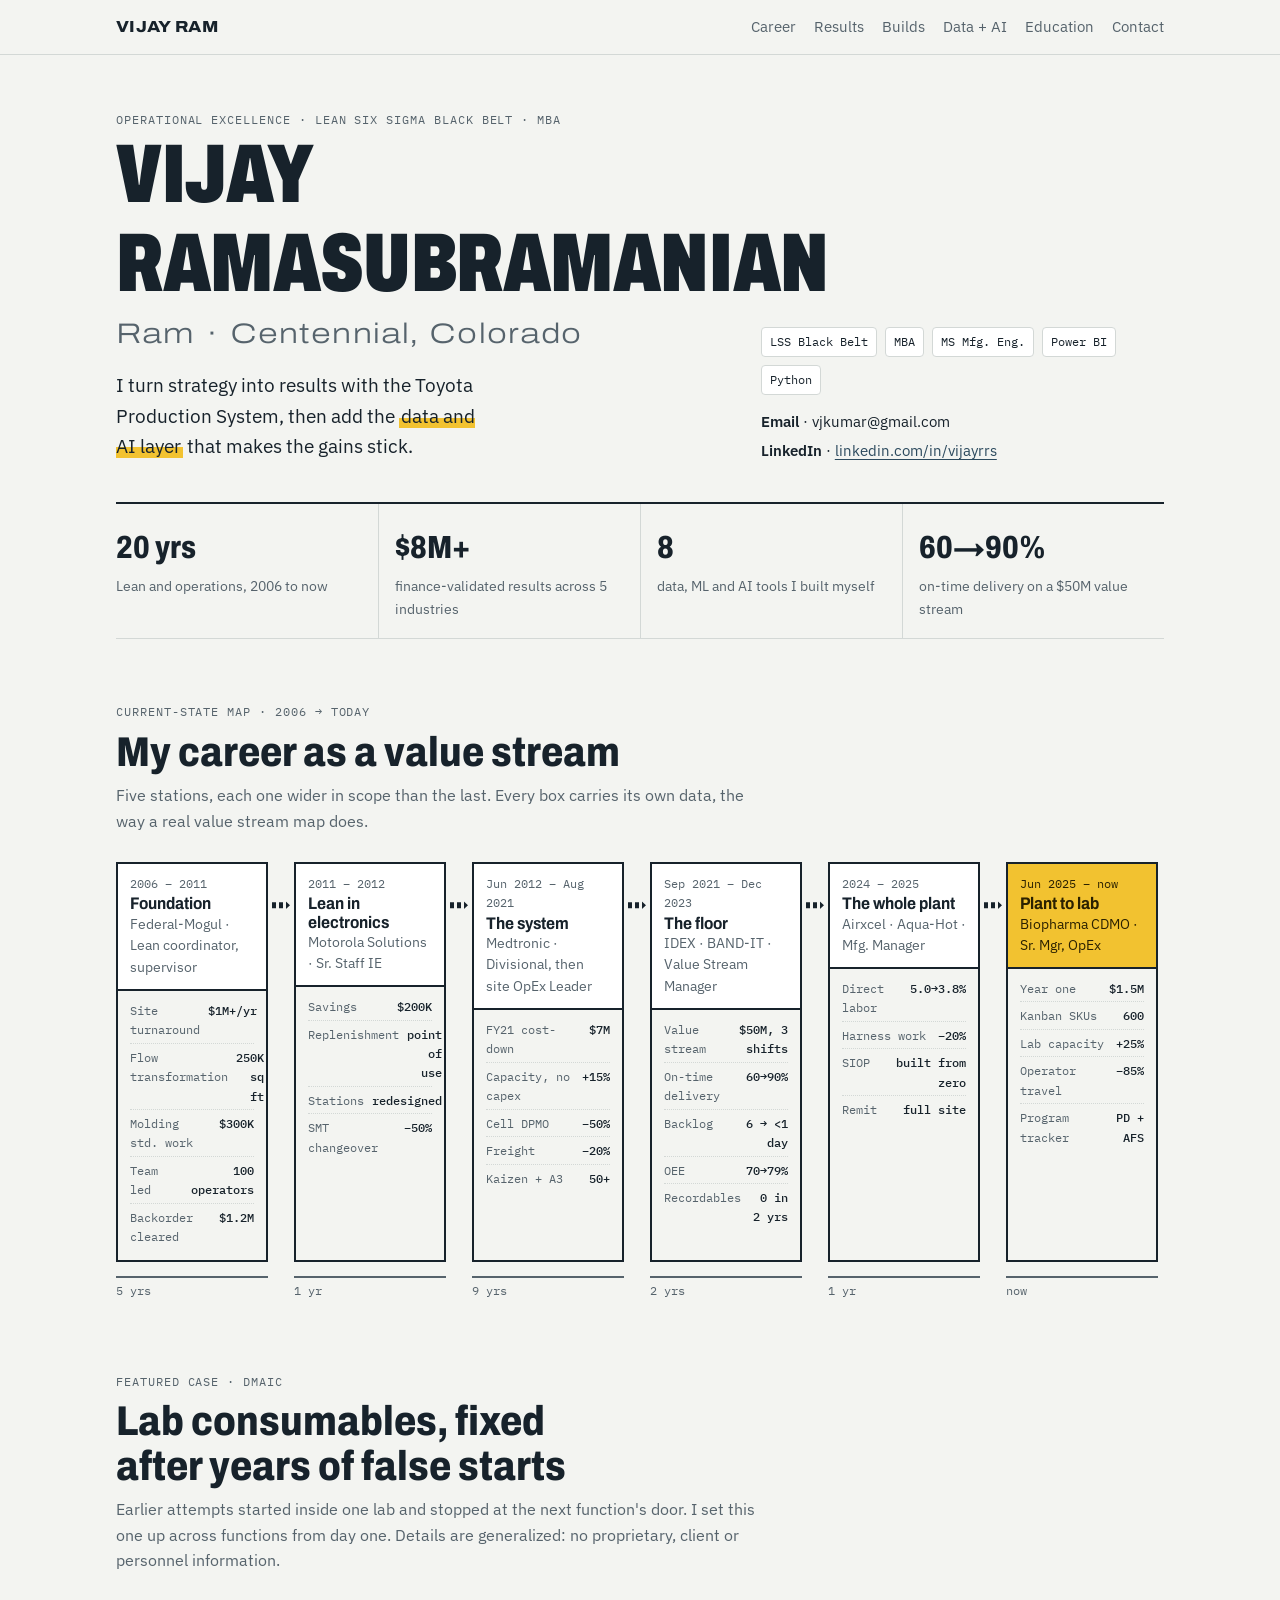
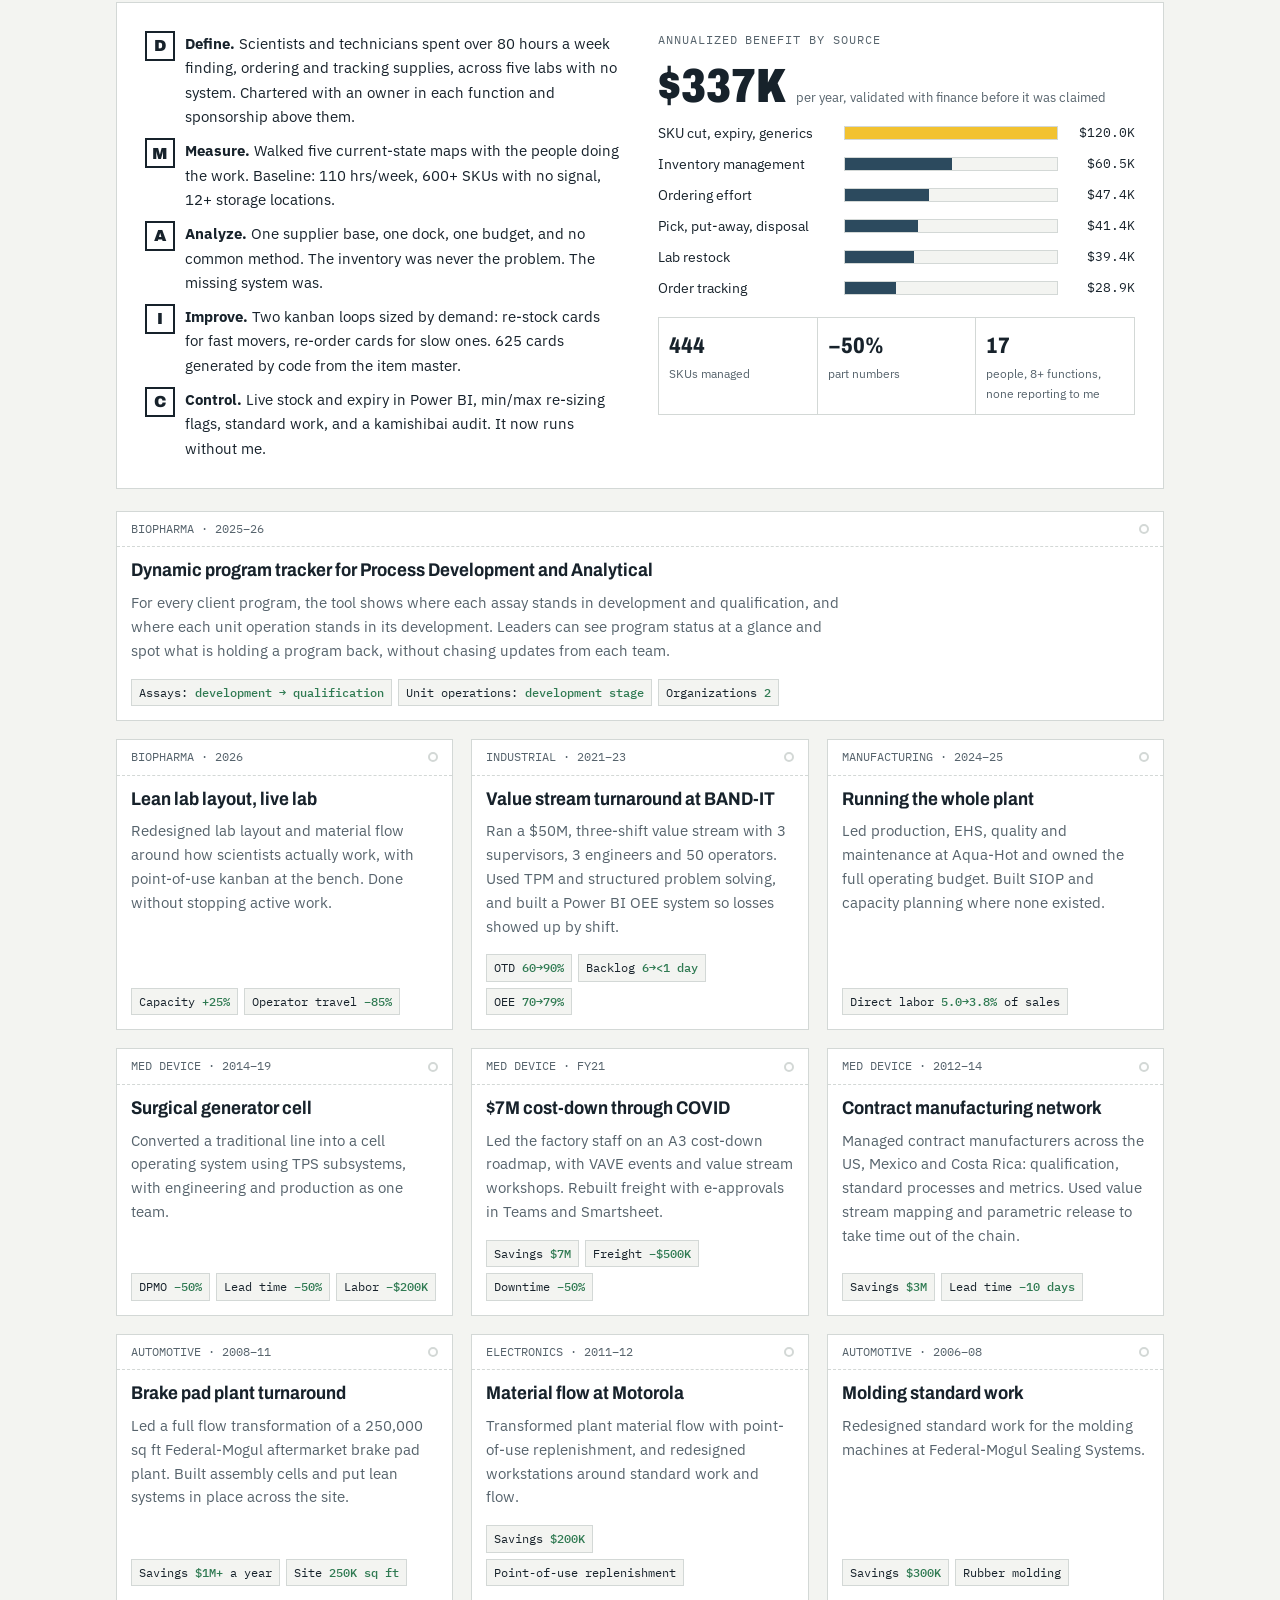
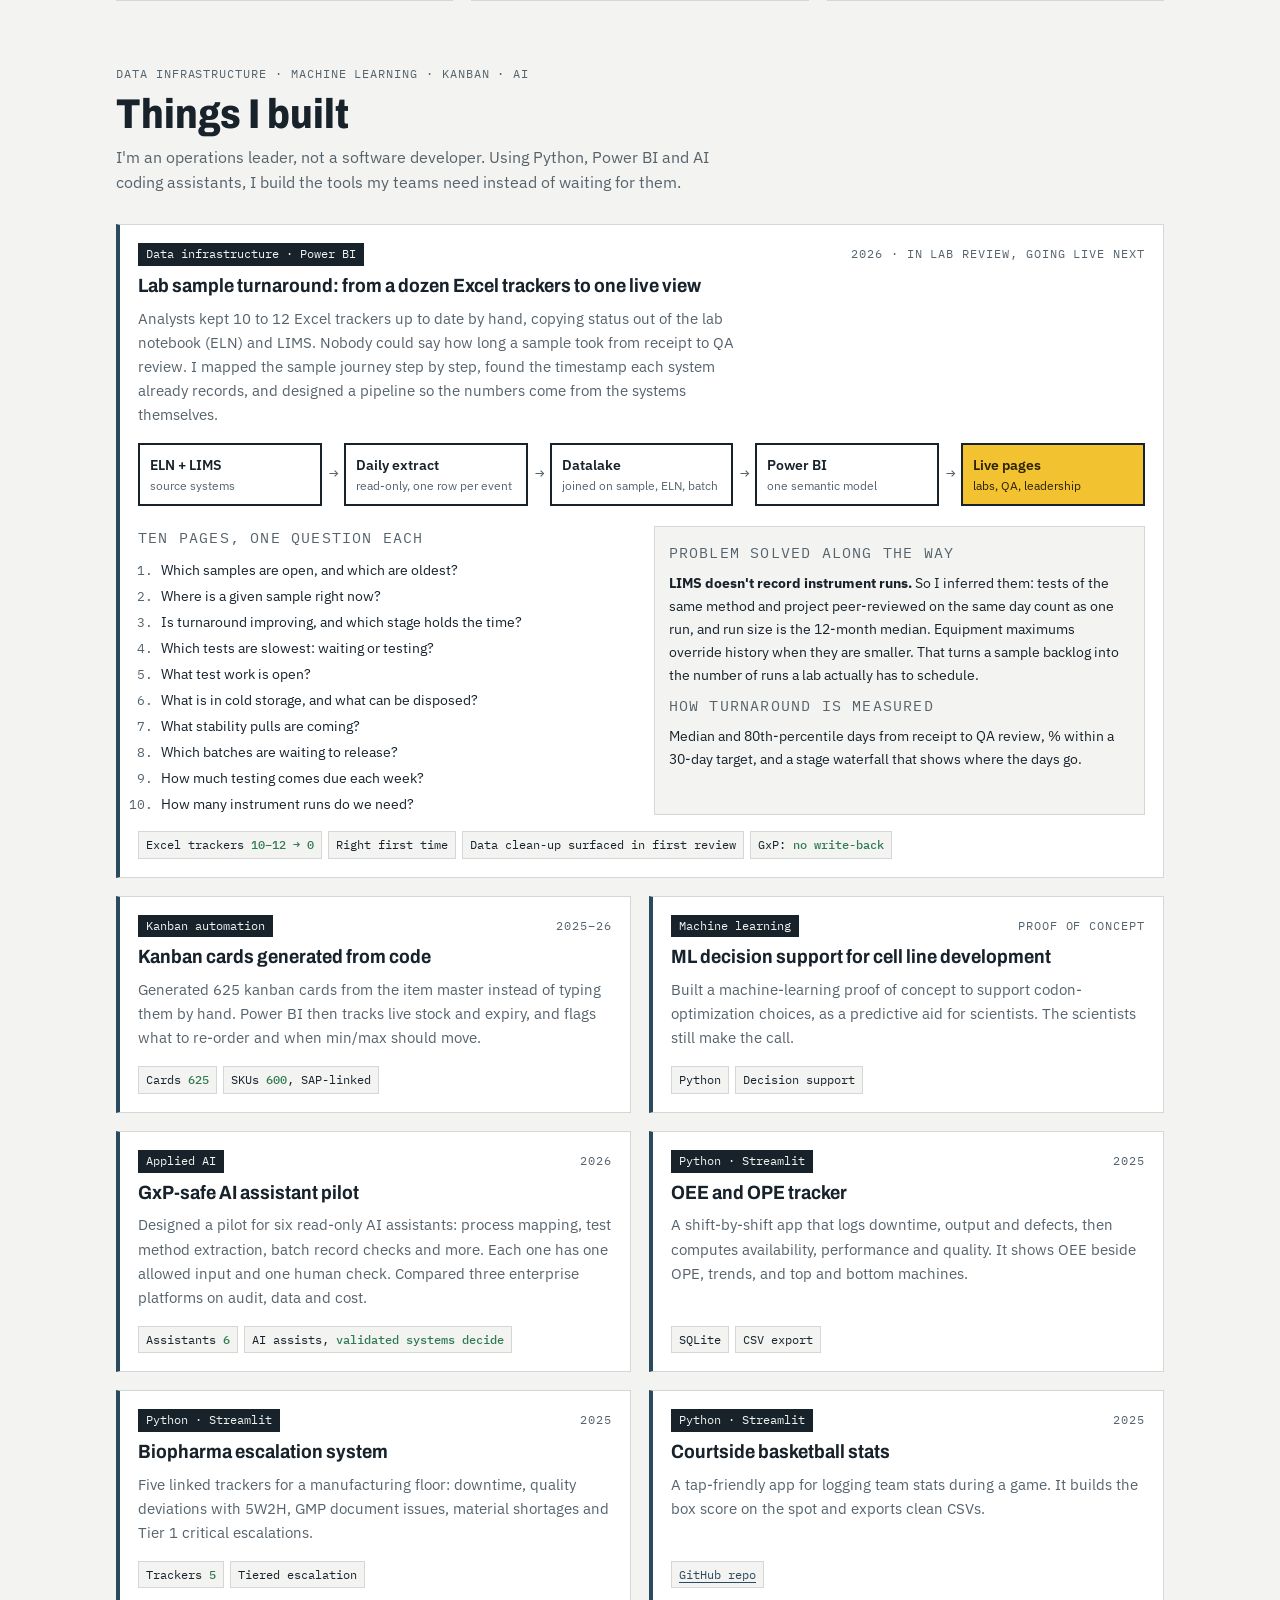
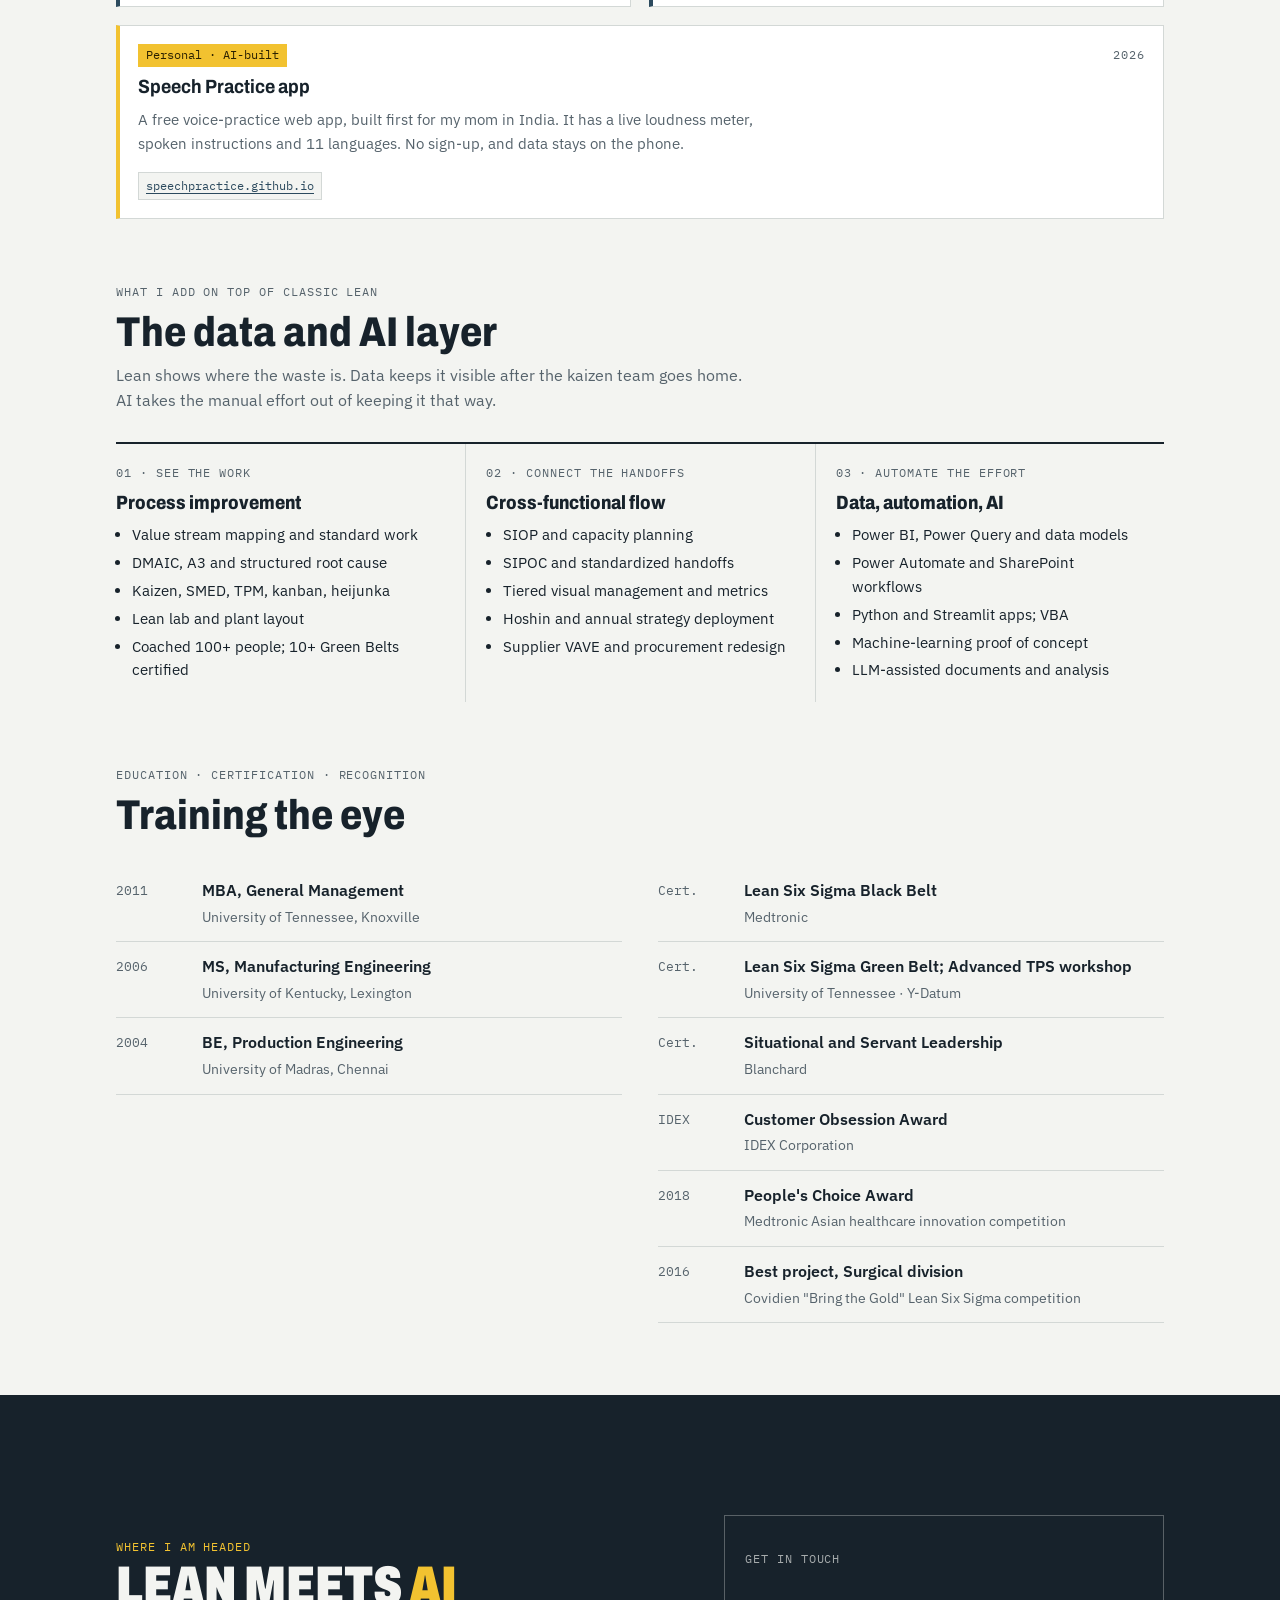
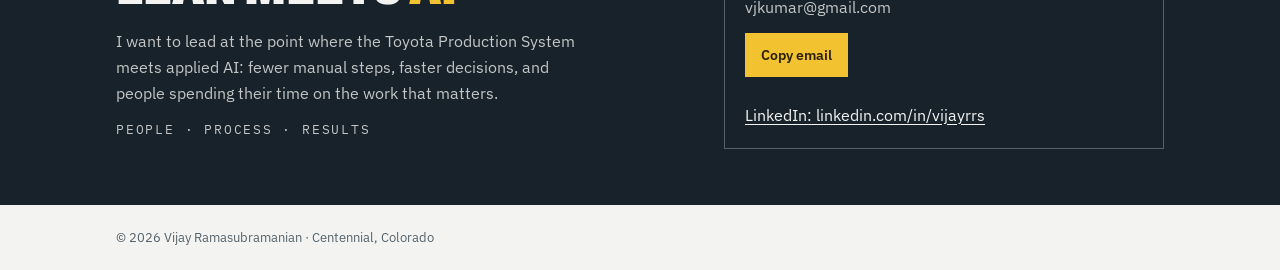
==== index.html @ 9063bc45 "Add early-career transformations and update total to $8M+ Federal-Mogul brake pad plant turnaround a" ====
<!doctype html>
<html lang="en">
<head>
<meta charset="utf-8">
<meta name="viewport" content="width=device-width,initial-scale=1,viewport-fit=cover">
<title>Vijay Ram · Lean + AI</title>
<meta name="claude:viewport-fit-sides" content="cover">
<meta name="description" content="Vijay Ramasubramanian (Ram): operational excellence leader, Lean Six Sigma Black Belt, building where the Toyota Production System meets data and AI.">
<link rel="preconnect" href="https://fonts.googleapis.com">
<link rel="preconnect" href="https://fonts.gstatic.com" crossorigin>
<link rel="stylesheet" href="https://fonts.googleapis.com/css2?family=Archivo:wdth,wght@62..125,400..900&family=IBM+Plex+Sans:wght@400;500;600&family=IBM+Plex+Mono:wght@400;500&display=swap">
<style>
/* Layout: the career reads as a value stream map. Each job is a process box with its data box underneath,
   joined by push arrows; projects below are kanban cards. Yellow = the kanban card, used sparingly. */
:root {
  --bg: #f3f4f1;
  --surface: #ffffff;
  --ink: #17222b;
  --muted: #56636c;
  --line: #d3d8d6;
  --steel: #2c4a5e;
  --kanban: #f2c230;
  --kanban-ink: #2b2100;
  --good: #2f7a52;
  --display: "Archivo", "Arial Narrow", system-ui, sans-serif;
  --body: "IBM Plex Sans", "Segoe UI", system-ui, sans-serif;
  --mono: "IBM Plex Mono", ui-monospace, "SFMono-Regular", Menlo, monospace;
}
@media (prefers-color-scheme: dark) {
  :root:not([data-theme="light"]) {
    --bg: #11181d; --surface: #182228; --ink: #e6ebe9; --muted: #9aa8b0; --line: #2c3a42;
    --steel: #8db7d1; --kanban: #f2c230; --kanban-ink: #2b2100; --good: #6cc597; color-scheme: dark;
  }
}
:root[data-theme="dark"] {
  --bg: #11181d; --surface: #182228; --ink: #e6ebe9; --muted: #9aa8b0; --line: #2c3a42;
  --steel: #8db7d1; --kanban: #f2c230; --kanban-ink: #2b2100; --good: #6cc597; color-scheme: dark;
}
* { box-sizing: border-box; }
body { background: var(--bg); color: var(--ink); font-family: var(--body); font-size: 16px; line-height: 1.6; margin: 0; }
.wrap { max-width: 1080px; margin: 0 auto; padding-left: max(16px, env(safe-area-inset-left, 0px)); padding-right: max(16px, env(safe-area-inset-right, 0px)); }
h1, h2, h3 { font-family: var(--display); line-height: 1.08; margin: 0; text-wrap: balance; }
p, ul { margin: 0; }
a { color: var(--steel); text-underline-offset: 3px; }
a:focus-visible, button:focus-visible { outline: 3px solid var(--kanban); outline-offset: 2px; }
.label { font-family: var(--mono); font-size: .74rem; letter-spacing: .08em; text-transform: uppercase; color: var(--muted); }
.num { font-variant-numeric: tabular-nums; }

/* Nav */
nav { border-bottom: 1px solid var(--line); }
nav .wrap { display: flex; justify-content: space-between; align-items: center; gap: 16px; padding-block: 14px; flex-wrap: wrap; }
.mark { font-family: var(--display); font-weight: 800; font-stretch: 112%; letter-spacing: .02em; text-decoration: none; color: var(--ink); }
nav ul { list-style: none; padding: 0; display: flex; gap: 18px; flex-wrap: wrap; font-size: .92rem; }
nav ul a { color: var(--muted); text-decoration: none; }
nav ul a:hover { color: var(--ink); }

/* Hero */
.hero { padding-block: 56px 40px; display: grid; grid-template-columns: minmax(0, 1.5fr) minmax(0, 1fr); gap: 40px; align-items: end; }
.hero h1 { font-size: clamp(2.6rem, 7vw, 5.2rem); font-weight: 900; font-stretch: 70%; text-transform: uppercase; letter-spacing: -.005em; }
.hero h1 span { display: block; font-stretch: 125%; font-weight: 300; font-size: .34em; letter-spacing: .04em; color: var(--muted); text-transform: none; margin-top: 10px; }
.thesis { font-size: 1.2rem; max-width: 34ch; margin-top: 20px; }
.thesis mark { background: linear-gradient(transparent 58%, var(--kanban) 58%); color: inherit; padding: 0 2px; }
.hero-side { display: flex; flex-direction: column; gap: 14px; }
.creds { display: flex; flex-wrap: wrap; gap: 8px; }
.cred { font-family: var(--mono); font-size: .78rem; border: 1px solid var(--line); border-radius: 4px; padding: 4px 8px; background: var(--surface); }
.contact-row { display: flex; flex-direction: column; gap: 4px; font-size: .95rem; }
.contact-row b { font-weight: 600; }

/* Stat strip */
.strip { display: grid; grid-template-columns: repeat(4, minmax(0, 1fr)); border-top: 2px solid var(--ink); border-bottom: 1px solid var(--line); }
.strip div { padding: 18px 16px 18px 0; display: flex; flex-direction: column; gap: 2px; }
.strip div + div { border-left: 1px solid var(--line); padding-left: 16px; }
.strip strong { font-family: var(--display); font-size: 2rem; font-weight: 800; font-stretch: 80%; font-variant-numeric: tabular-nums; }
.strip span { font-size: .88rem; color: var(--muted); }

section { padding-block: 64px 0; }
.sec-head { display: flex; flex-direction: column; gap: 8px; margin-bottom: 28px; max-width: 64ch; }
.sec-head h2 { font-size: clamp(1.8rem, 4vw, 2.6rem); font-weight: 800; font-stretch: 85%; }
.sec-head p { color: var(--muted); }

/* Value stream */
.vsm-scroll { overflow-x: auto; padding-bottom: 8px; }
.vsm { display: grid; grid-template-columns: repeat(6, minmax(178px, 1fr)); gap: 0; min-width: 1068px; }
.station { display: flex; flex-direction: column; position: relative; padding-right: 26px; }
.station:not(:last-child)::after {
  content: ""; position: absolute; right: 4px; top: 38px; width: 18px; height: 10px;
  background: repeating-linear-gradient(90deg, var(--ink) 0 4px, transparent 4px 7px);
  clip-path: polygon(0 20%, 70% 20%, 70% 0, 100% 50%, 70% 100%, 70% 80%, 0 80%);
}
.proc { border: 2px solid var(--ink); background: var(--surface); padding: 10px 12px; }
.proc .yrs { font-family: var(--mono); font-size: .75rem; color: var(--muted); }
.proc h3 { font-size: 1.05rem; font-weight: 700; font-stretch: 90%; margin-top: 2px; }
.proc .co { font-size: .85rem; color: var(--muted); }
.data { border: 2px solid var(--ink); border-top: 0; background: var(--bg); padding: 10px 12px; font-family: var(--mono); font-size: .76rem; display: flex; flex-direction: column; gap: 4px; flex: 1; }
.data div { display: flex; justify-content: space-between; gap: 8px; border-bottom: 1px dotted var(--line); padding-bottom: 3px; }
.data div:last-child { border-bottom: 0; }
.data b { font-weight: 500; color: var(--ink); text-align: right; }
.data span { color: var(--muted); }
.station.now .proc { background: var(--kanban); color: var(--kanban-ink); border-color: var(--ink); }
.station.now .proc .yrs, .station.now .proc .co { color: var(--kanban-ink); }
.timeline-ladder { margin-top: 14px; min-width: 1068px; font-family: var(--mono); font-size: .74rem; color: var(--muted); display: grid; grid-template-columns: repeat(6, minmax(178px, 1fr)); }
.timeline-ladder span { border-top: 2px solid var(--muted); padding-top: 4px; margin-right: 26px; }
.scroll-hint { display: none; font-size: .82rem; color: var(--muted); margin-top: 8px; }

/* Featured case study */
.case { display: grid; grid-template-columns: minmax(0, 1fr) minmax(0, 1fr); gap: 36px; background: var(--surface); border: 1px solid var(--line); padding: 28px; }
.case h3 { font-size: 1.6rem; font-weight: 800; font-stretch: 85%; }
.case-body { display: flex; flex-direction: column; gap: 14px; min-width: 0; }
.dmaic { display: flex; flex-direction: column; gap: 10px; }
.dmaic div { display: grid; grid-template-columns: 30px minmax(0, 1fr); gap: 10px; align-items: start; }
.dmaic i { font-style: normal; font-family: var(--display); font-weight: 900; font-size: 1rem; width: 30px; height: 30px; display: grid; place-items: center; border: 2px solid var(--ink); }
.dmaic p { font-size: .95rem; }
.chart { display: flex; flex-direction: column; gap: 12px; min-width: 0; }
.chart-total { display: flex; align-items: baseline; gap: 10px; flex-wrap: wrap; }
.chart-total strong { font-family: var(--display); font-size: 3rem; font-weight: 900; font-stretch: 75%; line-height: 1; }
.bars { display: flex; flex-direction: column; gap: 9px; }
.bar { display: grid; grid-template-columns: minmax(0, 11rem) minmax(0, 1fr) 4.2rem; gap: 10px; align-items: center; font-size: .86rem; }
.bar .track { height: 14px; background: var(--bg); border: 1px solid var(--line); }
.bar .fill { height: 100%; background: var(--steel); }
.bar.top .fill { background: var(--kanban); }
.bar .v { font-family: var(--mono); font-size: .8rem; text-align: right; }
.case-kpis { display: grid; grid-template-columns: repeat(3, minmax(0, 1fr)); gap: 1px; background: var(--line); border: 1px solid var(--line); margin-top: 6px; }
.case-kpis div { background: var(--surface); padding: 10px; display: flex; flex-direction: column; }
.case-kpis b { font-family: var(--display); font-size: 1.4rem; font-weight: 800; font-stretch: 80%; }
.case-kpis span { font-size: .78rem; color: var(--muted); }
.note { font-size: .82rem; color: var(--muted); }

/* Kanban cards */
.cards { display: grid; grid-template-columns: repeat(3, minmax(0, 1fr)); gap: 18px; margin-top: 22px; }
.card { background: var(--surface); border: 1px solid var(--line); display: flex; flex-direction: column; min-width: 0; }
.card-top { display: flex; justify-content: space-between; align-items: center; gap: 8px; padding: 8px 14px; border-bottom: 1px dashed var(--line); font-family: var(--mono); font-size: .72rem; color: var(--muted); }
.card-top .hole { width: 10px; height: 10px; border-radius: 50%; border: 2px solid var(--line); flex: none; }
.card-body { padding: 14px; display: flex; flex-direction: column; gap: 10px; flex: 1; }
.card h3 { font-size: 1.15rem; font-weight: 700; font-stretch: 90%; }
.card p { font-size: .93rem; color: var(--muted); }
.result { margin-top: auto; display: flex; flex-wrap: wrap; gap: 6px; padding-top: 6px; }
.result span { font-family: var(--mono); font-size: .76rem; background: var(--bg); border: 1px solid var(--line); padding: 3px 7px; }
.result span b { color: var(--good); font-weight: 500; }
.card.full { grid-column: 1 / -1; }
.card.full p { max-width: 80ch; }
.card.personal { border-color: var(--kanban); }
.card.personal .card-top { background: var(--kanban); color: var(--kanban-ink); border-bottom-color: var(--kanban); }
.card.personal .card-top .hole { border-color: var(--kanban-ink); }

/* Builds */
.builds { display: grid; grid-template-columns: repeat(2, minmax(0, 1fr)); gap: 18px; }
.build { background: var(--surface); border: 1px solid var(--line); border-left: 4px solid var(--steel); padding: 18px; display: flex; flex-direction: column; gap: 10px; min-width: 0; }
.build.wide { grid-column: 1 / -1; }
.build.personal { border-left-color: var(--kanban); }
.build-head { display: flex; justify-content: space-between; align-items: center; gap: 8px; flex-wrap: wrap; }
.tag { font-family: var(--mono); font-size: .74rem; background: var(--ink); color: var(--bg); padding: 2px 8px; }
.build.personal .tag { background: var(--kanban); color: var(--kanban-ink); }
.build h3 { font-size: 1.2rem; font-weight: 700; font-stretch: 90%; }
.build p { font-size: .94rem; color: var(--muted); max-width: 70ch; }
.pipe { display: grid; grid-template-columns: repeat(5, minmax(0, 1fr)); gap: 22px; margin-block: 6px; }
.pipe div { border: 2px solid var(--ink); padding: 8px 10px; display: flex; flex-direction: column; position: relative; min-width: 0; }
.pipe div:not(:last-child)::after { content: "→"; position: absolute; right: -19px; top: 50%; transform: translateY(-50%); font-family: var(--mono); color: var(--muted); }
.pipe b { font-size: .9rem; font-weight: 600; }
.pipe span { font-size: .76rem; color: var(--muted); }
.pipe .end { background: var(--kanban); color: var(--kanban-ink); }
.pipe .end span { color: var(--kanban-ink); }
.split { display: grid; grid-template-columns: minmax(0, 1fr) minmax(0, 1fr); gap: 24px; margin-top: 4px; }
.split > div { display: flex; flex-direction: column; gap: 8px; min-width: 0; }
.qlist { margin: 0; padding-left: 1.6em; display: flex; flex-direction: column; gap: 3px; font-size: .9rem; font-variant-numeric: tabular-nums; }
.qlist li::marker { font-family: var(--mono); color: var(--muted); font-size: .8rem; }
.callout { background: var(--bg); border: 1px solid var(--line); padding: 14px; }
.callout p:not(.label) { font-size: .9rem; color: var(--ink); }
.callout .label + p { margin-top: -2px; }

/* Stack */
.stack { display: grid; grid-template-columns: repeat(3, minmax(0, 1fr)); gap: 0; border-top: 2px solid var(--ink); }
.layer { padding: 20px 20px 20px 0; display: flex; flex-direction: column; gap: 10px; }
.layer + .layer { border-left: 1px solid var(--line); padding-left: 20px; }
.layer h3 { font-size: 1.2rem; font-weight: 800; font-stretch: 85%; }
.layer ul { padding-left: 1.1em; display: flex; flex-direction: column; gap: 4px; font-size: .93rem; }

/* Education */
.edu { display: grid; grid-template-columns: minmax(0, 1fr) minmax(0, 1fr); gap: 36px; }
.edu-list { display: flex; flex-direction: column; }
.edu-item { display: grid; grid-template-columns: 4.5rem minmax(0, 1fr); gap: 14px; padding: 12px 0; border-bottom: 1px solid var(--line); }
.edu-item .yr { font-family: var(--mono); font-size: .82rem; color: var(--muted); padding-top: 2px; }
.edu-item b { display: block; font-weight: 600; }
.edu-item span { font-size: .9rem; color: var(--muted); }

/* Heading / closing */
.closing { margin-top: 72px; background: var(--ink); color: var(--bg); }
.closing .wrap { padding-block: 56px; display: grid; grid-template-columns: minmax(0, 1.3fr) minmax(0, 1fr); gap: 36px; align-items: center; }
.closing h2 { font-size: clamp(2rem, 5vw, 3.4rem); font-weight: 900; font-stretch: 72%; text-transform: uppercase; }
.closing h2 em { font-style: normal; color: var(--kanban); }
.closing p { color: color-mix(in srgb, var(--bg) 78%, var(--ink)); margin-top: 14px; max-width: 46ch; }
.ppr { font-family: var(--mono); font-size: .8rem; letter-spacing: .14em; margin-top: 18px; color: var(--kanban); }
.contact-box { border: 1px solid color-mix(in srgb, var(--bg) 30%, var(--ink)); padding: 20px; display: flex; flex-direction: column; gap: 12px; }
.contact-box .label { color: color-mix(in srgb, var(--bg) 65%, var(--ink)); }
.contact-box a { color: var(--bg); }
.copy { align-self: flex-start; font: 600 .9rem var(--body); background: var(--kanban); color: var(--kanban-ink); border: 0; padding: 10px 16px; min-height: 44px; cursor: pointer; }
footer { padding-block: 22px; font-size: .82rem; color: var(--muted); }

@media (max-width: 820px) {
  .hero, .case, .edu, .closing .wrap { grid-template-columns: minmax(0, 1fr); }
  .hero { padding-block: 36px 28px; gap: 24px; }
  .strip { grid-template-columns: repeat(2, minmax(0, 1fr)); }
  .strip div:nth-child(3) { border-left: 0; padding-left: 0; }
  .strip div:nth-child(n+3) { border-top: 1px solid var(--line); }
  .cards, .builds { grid-template-columns: minmax(0, 1fr); }
  .pipe { grid-template-columns: minmax(0, 1fr); gap: 18px; }
  .split { grid-template-columns: minmax(0, 1fr); }
  .pipe div:not(:last-child)::after { content: "↓"; right: auto; left: 50%; top: auto; bottom: -19px; transform: translateX(-50%); }
  .stack { grid-template-columns: minmax(0, 1fr); }
  .layer + .layer { border-left: 0; padding-left: 0; border-top: 1px solid var(--line); }
  .case { padding: 18px; }
  .bar { grid-template-columns: minmax(0, 8rem) minmax(0, 1fr) 3.8rem; }
  .scroll-hint { display: block; }
  nav ul { gap: 12px; }
}
@media (min-width: 821px) and (max-width: 1000px) { .cards { grid-template-columns: repeat(2, minmax(0, 1fr)); } }
@media (prefers-reduced-motion: no-preference) {
  .fill { animation: grow .9s cubic-bezier(.2,.7,.2,1) both; transform-origin: left; }
  @keyframes grow { from { transform: scaleX(.15); } to { transform: scaleX(1); } }
}
</style>

<nav>
  <div class="wrap">
    <a class="mark" href="#top">VIJAY RAM</a>
    <ul>
      <li><a href="#career">Career</a></li>
      <li><a href="#work">Results</a></li>
      <li><a href="#build">Builds</a></li>
      <li><a href="#ai">Data + AI</a></li>
      <li><a href="#education">Education</a></li>
      <li><a href="#contact">Contact</a></li>
    </ul>
  </div>
</nav>

<header class="wrap" id="top">
  <div class="hero">
    <div>
      <p class="label">Operational Excellence · Lean Six Sigma Black Belt · MBA</p>
      <h1>Vijay Ramasubramanian<span>Ram · Centennial, Colorado</span></h1>
      <p class="thesis">I turn strategy into results with the Toyota Production System, then add the <mark>data and AI layer</mark> that makes the gains stick.</p>
    </div>
    <div class="hero-side">
      <div class="creds">
        <span class="cred">LSS Black Belt</span>
        <span class="cred">MBA</span>
        <span class="cred">MS Mfg. Eng.</span>
        <span class="cred">Power BI</span>
        <span class="cred">Python</span>
      </div>
      <div class="contact-row">
        <span><b>Email</b> · vjkumar@gmail.com</span>
        <span><b>LinkedIn</b> · <a href="https://www.linkedin.com/in/vijayrrs/" target="_blank" rel="noopener">linkedin.com/in/vijayrrs</a></span>
      </div>
    </div>
  </div>
  <div class="strip">
    <div><strong class="num">20 yrs</strong><span>Lean and operations, 2006 to now</span></div>
    <div><strong class="num">$8M+</strong><span>finance-validated results across 5 industries</span></div>
    <div><strong class="num">8</strong><span>data, ML and AI tools I built myself</span></div>
    <div><strong class="num">60→90%</strong><span>on-time delivery on a $50M value stream</span></div>
  </div>
</header>

<main>
  <section class="wrap" id="career">
    <div class="sec-head">
      <p class="label">Current-state map · 2006 → today</p>
      <h2>My career as a value stream</h2>
      <p>Five stations, each one wider in scope than the last. Every box carries its own data, the way a real value stream map does.</p>
    </div>
    <div class="vsm-scroll" tabindex="0" aria-label="Career value stream map">
      <div class="vsm">
        <div class="station">
          <div class="proc"><div class="yrs">2006 – 2011</div><h3>Foundation</h3><div class="co">Federal-Mogul · Lean coordinator, supervisor</div></div>
          <div class="data">
            <div><span>Site turnaround</span><b>$1M+/yr</b></div>
            <div><span>Flow transformation</span><b>250K sq ft</b></div>
            <div><span>Molding std. work</span><b>$300K</b></div>
            <div><span>Team led</span><b>100 operators</b></div>
            <div><span>Backorder cleared</span><b>$1.2M</b></div>
          </div>
        </div>
        <div class="station">
          <div class="proc"><div class="yrs">2011 – 2012</div><h3>Lean in electronics</h3><div class="co">Motorola Solutions · Sr. Staff IE</div></div>
          <div class="data">
            <div><span>Savings</span><b>$200K</b></div>
            <div><span>Replenishment</span><b>point of use</b></div>
            <div><span>Stations</span><b>redesigned</b></div>
            <div><span>SMT changeover</span><b>−50%</b></div>
          </div>
        </div>
        <div class="station">
          <div class="proc"><div class="yrs">Jun 2012 – Aug 2021</div><h3>The system</h3><div class="co">Medtronic · Divisional, then site OpEx Leader</div></div>
          <div class="data">
            <div><span>FY21 cost-down</span><b>$7M</b></div>
            <div><span>Capacity, no capex</span><b>+15%</b></div>
            <div><span>Cell DPMO</span><b>−50%</b></div>
            <div><span>Freight</span><b>−20%</b></div>
            <div><span>Kaizen + A3</span><b>50+</b></div>
          </div>
        </div>
        <div class="station">
          <div class="proc"><div class="yrs">Sep 2021 – Dec 2023</div><h3>The floor</h3><div class="co">IDEX · BAND-IT · Value Stream Manager</div></div>
          <div class="data">
            <div><span>Value stream</span><b>$50M, 3 shifts</b></div>
            <div><span>On-time delivery</span><b>60→90%</b></div>
            <div><span>Backlog</span><b>6 → &lt;1 day</b></div>
            <div><span>OEE</span><b>70→79%</b></div>
            <div><span>Recordables</span><b>0 in 2 yrs</b></div>
          </div>
        </div>
        <div class="station">
          <div class="proc"><div class="yrs">2024 – 2025</div><h3>The whole plant</h3><div class="co">Airxcel · Aqua-Hot · Mfg. Manager</div></div>
          <div class="data">
            <div><span>Direct labor</span><b>5.0→3.8%</b></div>
            <div><span>Harness work</span><b>−20%</b></div>
            <div><span>SIOP</span><b>built from zero</b></div>
            <div><span>Remit</span><b>full site</b></div>
          </div>
        </div>
        <div class="station now">
          <div class="proc"><div class="yrs">Jun 2025 – now</div><h3>Plant to lab</h3><div class="co">Biopharma CDMO · Sr. Mgr, OpEx</div></div>
          <div class="data">
            <div><span>Year one</span><b>$1.5M</b></div>
            <div><span>Kanban SKUs</span><b>600</b></div>
            <div><span>Lab capacity</span><b>+25%</b></div>
            <div><span>Operator travel</span><b>−85%</b></div>
            <div><span>Program tracker</span><b>PD + AFS</b></div>
          </div>
        </div>
      </div>
      <div class="timeline-ladder"><span>5 yrs</span><span>1 yr</span><span>9 yrs</span><span>2 yrs</span><span>1 yr</span><span>now</span></div>
    </div>
    <p class="scroll-hint">Swipe sideways to see the whole map.</p>
  </section>

  <section class="wrap" id="work">
    <div class="sec-head">
      <p class="label">Featured case · DMAIC</p>
      <h2>Lab consumables, fixed after years of false starts</h2>
      <p>Earlier attempts started inside one lab and stopped at the next function's door. I set this one up across functions from day one. Details are generalized: no proprietary, client or personnel information.</p>
    </div>
    <article class="case">
      <div class="case-body">
        <div class="dmaic">
          <div><i>D</i><p><b>Define.</b> Scientists and technicians spent over 80 hours a week finding, ordering and tracking supplies, across five labs with no system. Chartered with an owner in each function and sponsorship above them.</p></div>
          <div><i>M</i><p><b>Measure.</b> Walked five current-state maps with the people doing the work. Baseline: 110 hrs/week, 600+ SKUs with no signal, 12+ storage locations.</p></div>
          <div><i>A</i><p><b>Analyze.</b> One supplier base, one dock, one budget, and no common method. The inventory was never the problem. The missing system was.</p></div>
          <div><i>I</i><p><b>Improve.</b> Two kanban loops sized by demand: re-stock cards for fast movers, re-order cards for slow ones. 625 cards generated by code from the item master.</p></div>
          <div><i>C</i><p><b>Control.</b> Live stock and expiry in Power BI, min/max re-sizing flags, standard work, and a kamishibai audit. It now runs without me.</p></div>
        </div>
      </div>
      <div class="chart">
        <p class="label">Annualized benefit by source</p>
        <div class="chart-total"><strong class="num">$337K</strong><span class="note">per year, validated with finance before it was claimed</span></div>
        <div class="bars" role="img" aria-label="Benefit breakdown: SKU reduction and expiry $120K, inventory management $60K, ordering effort $47K, pick and put-away $41K, lab restock $39K, order tracking $29K">
          <div class="bar top"><span>SKU cut, expiry, generics</span><div class="track"><div class="fill" style="width:100%"></div></div><span class="v">$120.0K</span></div>
          <div class="bar"><span>Inventory management</span><div class="track"><div class="fill" style="width:50.4%"></div></div><span class="v">$60.5K</span></div>
          <div class="bar"><span>Ordering effort</span><div class="track"><div class="fill" style="width:39.5%"></div></div><span class="v">$47.4K</span></div>
          <div class="bar"><span>Pick, put-away, disposal</span><div class="track"><div class="fill" style="width:34.5%"></div></div><span class="v">$41.4K</span></div>
          <div class="bar"><span>Lab restock</span><div class="track"><div class="fill" style="width:32.8%"></div></div><span class="v">$39.4K</span></div>
          <div class="bar"><span>Order tracking</span><div class="track"><div class="fill" style="width:24%"></div></div><span class="v">$28.9K</span></div>
        </div>
        <div class="case-kpis">
          <div><b class="num">444</b><span>SKUs managed</span></div>
          <div><b class="num">−50%</b><span>part numbers</span></div>
          <div><b class="num">17</b><span>people, 8+ functions, none reporting to me</span></div>
        </div>
      </div>
    </article>

    <div class="cards">
      <article class="card full">
        <div class="card-top"><span>BIOPHARMA · 2025–26</span><span class="hole"></span></div>
        <div class="card-body">
          <h3>Dynamic program tracker for Process Development and Analytical</h3>
          <p>For every client program, the tool shows where each assay stands in development and qualification, and where each unit operation stands in its development. Leaders can see program status at a glance and spot what is holding a program back, without chasing updates from each team.</p>
          <div class="result"><span>Assays: <b>development → qualification</b></span><span>Unit operations: <b>development stage</b></span><span>Organizations <b>2</b></span></div>
        </div>
      </article>
      <article class="card">
        <div class="card-top"><span>BIOPHARMA · 2026</span><span class="hole"></span></div>
        <div class="card-body">
          <h3>Lean lab layout, live lab</h3>
          <p>Redesigned lab layout and material flow around how scientists actually work, with point-of-use kanban at the bench. Done without stopping active work.</p>
          <div class="result"><span>Capacity <b>+25%</b></span><span>Operator travel <b>−85%</b></span></div>
        </div>
      </article>
      <article class="card">
        <div class="card-top"><span>INDUSTRIAL · 2021–23</span><span class="hole"></span></div>
        <div class="card-body">
          <h3>Value stream turnaround at BAND-IT</h3>
          <p>Ran a $50M, three-shift value stream with 3 supervisors, 3 engineers and 50 operators. Used TPM and structured problem solving, and built a Power BI OEE system so losses showed up by shift.</p>
          <div class="result"><span>OTD <b>60→90%</b></span><span>Backlog <b>6→&lt;1 day</b></span><span>OEE <b>70→79%</b></span></div>
        </div>
      </article>
      <article class="card">
        <div class="card-top"><span>MANUFACTURING · 2024–25</span><span class="hole"></span></div>
        <div class="card-body">
          <h3>Running the whole plant</h3>
          <p>Led production, EHS, quality and maintenance at Aqua-Hot and owned the full operating budget. Built SIOP and capacity planning where none existed.</p>
          <div class="result"><span>Direct labor <b>5.0→3.8%</b> of sales</span></div>
        </div>
      </article>
      <article class="card">
        <div class="card-top"><span>MED DEVICE · 2014–19</span><span class="hole"></span></div>
        <div class="card-body">
          <h3>Surgical generator cell</h3>
          <p>Converted a traditional line into a cell operating system using TPS subsystems, with engineering and production as one team.</p>
          <div class="result"><span>DPMO <b>−50%</b></span><span>Lead time <b>−50%</b></span><span>Labor <b>−$200K</b></span></div>
        </div>
      </article>
      <article class="card">
        <div class="card-top"><span>MED DEVICE · FY21</span><span class="hole"></span></div>
        <div class="card-body">
          <h3>$7M cost-down through COVID</h3>
          <p>Led the factory staff on an A3 cost-down roadmap, with VAVE events and value stream workshops. Rebuilt freight with e-approvals in Teams and Smartsheet.</p>
          <div class="result"><span>Savings <b>$7M</b></span><span>Freight <b>−$500K</b></span><span>Downtime <b>−50%</b></span></div>
        </div>
      </article>
      <article class="card">
        <div class="card-top"><span>MED DEVICE · 2012–14</span><span class="hole"></span></div>
        <div class="card-body">
          <h3>Contract manufacturing network</h3>
          <p>Managed contract manufacturers across the US, Mexico and Costa Rica: qualification, standard processes and metrics. Used value stream mapping and parametric release to take time out of the chain.</p>
          <div class="result"><span>Savings <b>$3M</b></span><span>Lead time <b>−10 days</b></span></div>
        </div>
      </article>
      <article class="card">
        <div class="card-top"><span>AUTOMOTIVE · 2008–11</span><span class="hole"></span></div>
        <div class="card-body">
          <h3>Brake pad plant turnaround</h3>
          <p>Led a full flow transformation of a 250,000 sq ft Federal-Mogul aftermarket brake pad plant. Built assembly cells and put lean systems in place across the site.</p>
          <div class="result"><span>Savings <b>$1M+</b> a year</span><span>Site <b>250K sq ft</b></span></div>
        </div>
      </article>
      <article class="card">
        <div class="card-top"><span>ELECTRONICS · 2011–12</span><span class="hole"></span></div>
        <div class="card-body">
          <h3>Material flow at Motorola</h3>
          <p>Transformed plant material flow with point-of-use replenishment, and redesigned workstations around standard work and flow.</p>
          <div class="result"><span>Savings <b>$200K</b></span><span>Point-of-use replenishment</span></div>
        </div>
      </article>
      <article class="card">
        <div class="card-top"><span>AUTOMOTIVE · 2006–08</span><span class="hole"></span></div>
        <div class="card-body">
          <h3>Molding standard work</h3>
          <p>Redesigned standard work for the molding machines at Federal-Mogul Sealing Systems.</p>
          <div class="result"><span>Savings <b>$300K</b></span><span>Rubber molding</span></div>
        </div>
      </article>
    </div>
  </section>

  <section class="wrap" id="build">
    <div class="sec-head">
      <p class="label">Data infrastructure · machine learning · kanban · AI</p>
      <h2>Things I built</h2>
      <p>I'm an operations leader, not a software developer. Using Python, Power BI and AI coding assistants, I build the tools my teams need instead of waiting for them.</p>
    </div>
    <div class="builds">
      <article class="build wide">
        <div class="build-head"><span class="tag">Data infrastructure · Power BI</span><span class="label">2026 · in lab review, going live next</span></div>
        <h3>Lab sample turnaround: from a dozen Excel trackers to one live view</h3>
        <p>Analysts kept 10 to 12 Excel trackers up to date by hand, copying status out of the lab notebook (ELN) and LIMS. Nobody could say how long a sample took from receipt to QA review. I mapped the sample journey step by step, found the timestamp each system already records, and designed a pipeline so the numbers come from the systems themselves.</p>
        <div class="pipe" role="img" aria-label="Pipeline: ELN and LIMS feed a daily read-only extract into a datalake, then a Power BI model, then lab dashboards">
          <div><b>ELN + LIMS</b><span>source systems</span></div>
          <div><b>Daily extract</b><span>read-only, one row per event</span></div>
          <div><b>Datalake</b><span>joined on sample, ELN, batch</span></div>
          <div><b>Power BI</b><span>one semantic model</span></div>
          <div class="end"><b>Live pages</b><span>labs, QA, leadership</span></div>
        </div>
        <div class="split">
          <div>
            <p class="label">Ten pages, one question each</p>
            <ol class="qlist">
              <li>Which samples are open, and which are oldest?</li>
              <li>Where is a given sample right now?</li>
              <li>Is turnaround improving, and which stage holds the time?</li>
              <li>Which tests are slowest: waiting or testing?</li>
              <li>What test work is open?</li>
              <li>What is in cold storage, and what can be disposed?</li>
              <li>What stability pulls are coming?</li>
              <li>Which batches are waiting to release?</li>
              <li>How much testing comes due each week?</li>
              <li>How many instrument runs do we need?</li>
            </ol>
          </div>
          <div class="callout">
            <p class="label">Problem solved along the way</p>
            <p><b>LIMS doesn't record instrument runs.</b> So I inferred them: tests of the same method and project peer-reviewed on the same day count as one run, and run size is the 12-month median. Equipment maximums override history when they are smaller. That turns a sample backlog into the number of runs a lab actually has to schedule.</p>
            <p class="label">How turnaround is measured</p>
            <p>Median and 80th-percentile days from receipt to QA review, % within a 30-day target, and a stage waterfall that shows where the days go.</p>
          </div>
        </div>
        <div class="result"><span>Excel trackers <b>10–12 → 0</b></span><span>Right first time</span><span>Data clean-up surfaced in first review</span><span>GxP: <b>no write-back</b></span></div>
      </article>
      <article class="build">
        <div class="build-head"><span class="tag">Kanban automation</span><span class="label">2025–26</span></div>
        <h3>Kanban cards generated from code</h3>
        <p>Generated 625 kanban cards from the item master instead of typing them by hand. Power BI then tracks live stock and expiry, and flags what to re-order and when min/max should move.</p>
        <div class="result"><span>Cards <b>625</b></span><span>SKUs <b>600</b>, SAP-linked</span></div>
      </article>
      <article class="build">
        <div class="build-head"><span class="tag">Machine learning</span><span class="label">Proof of concept</span></div>
        <h3>ML decision support for cell line development</h3>
        <p>Built a machine-learning proof of concept to support codon-optimization choices, as a predictive aid for scientists. The scientists still make the call.</p>
        <div class="result"><span>Python</span><span>Decision support</span></div>
      </article>
      <article class="build">
        <div class="build-head"><span class="tag">Applied AI</span><span class="label">2026</span></div>
        <h3>GxP-safe AI assistant pilot</h3>
        <p>Designed a pilot for six read-only AI assistants: process mapping, test method extraction, batch record checks and more. Each one has one allowed input and one human check. Compared three enterprise platforms on audit, data and cost.</p>
        <div class="result"><span>Assistants <b>6</b></span><span>AI assists, <b>validated systems decide</b></span></div>
      </article>
      <article class="build">
        <div class="build-head"><span class="tag">Python · Streamlit</span><span class="label">2025</span></div>
        <h3>OEE and OPE tracker</h3>
        <p>A shift-by-shift app that logs downtime, output and defects, then computes availability, performance and quality. It shows OEE beside OPE, trends, and top and bottom machines.</p>
        <div class="result"><span>SQLite</span><span>CSV export</span></div>
      </article>
      <article class="build">
        <div class="build-head"><span class="tag">Python · Streamlit</span><span class="label">2025</span></div>
        <h3>Biopharma escalation system</h3>
        <p>Five linked trackers for a manufacturing floor: downtime, quality deviations with 5W2H, GMP document issues, material shortages and Tier 1 critical escalations.</p>
        <div class="result"><span>Trackers <b>5</b></span><span>Tiered escalation</span></div>
      </article>
      <article class="build">
        <div class="build-head"><span class="tag">Python · Streamlit</span><span class="label">2025</span></div>
        <h3>Courtside basketball stats</h3>
        <p>A tap-friendly app for logging team stats during a game. It builds the box score on the spot and exports clean CSVs.</p>
        <div class="result"><span><a href="https://github.com/vjpowerhouse/Basketball-stats" target="_blank" rel="noopener">GitHub repo</a></span></div>
      </article>
      <article class="build personal wide">
        <div class="build-head"><span class="tag">Personal · AI-built</span><span class="label">2026</span></div>
        <h3>Speech Practice app</h3>
        <p>A free voice-practice web app, built first for my mom in India. It has a live loudness meter, spoken instructions and 11 languages. No sign-up, and data stays on the phone.</p>
        <div class="result"><span><a href="https://speechpractice.github.io/" target="_blank" rel="noopener">speechpractice.github.io</a></span></div>
      </article>
    </div>
  </section>

  <section class="wrap" id="ai">
    <div class="sec-head">
      <p class="label">What I add on top of classic Lean</p>
      <h2>The data and AI layer</h2>
      <p>Lean shows where the waste is. Data keeps it visible after the kaizen team goes home. AI takes the manual effort out of keeping it that way.</p>
    </div>
    <div class="stack">
      <div class="layer">
        <p class="label">01 · See the work</p>
        <h3>Process improvement</h3>
        <ul>
          <li>Value stream mapping and standard work</li>
          <li>DMAIC, A3 and structured root cause</li>
          <li>Kaizen, SMED, TPM, kanban, heijunka</li>
          <li>Lean lab and plant layout</li>
          <li>Coached 100+ people; 10+ Green Belts certified</li>
        </ul>
      </div>
      <div class="layer">
        <p class="label">02 · Connect the handoffs</p>
        <h3>Cross-functional flow</h3>
        <ul>
          <li>SIOP and capacity planning</li>
          <li>SIPOC and standardized handoffs</li>
          <li>Tiered visual management and metrics</li>
          <li>Hoshin and annual strategy deployment</li>
          <li>Supplier VAVE and procurement redesign</li>
        </ul>
      </div>
      <div class="layer">
        <p class="label">03 · Automate the effort</p>
        <h3>Data, automation, AI</h3>
        <ul>
          <li>Power BI, Power Query and data models</li>
          <li>Power Automate and SharePoint workflows</li>
          <li>Python and Streamlit apps; VBA</li>
          <li>Machine-learning proof of concept</li>
          <li>LLM-assisted documents and analysis</li>
        </ul>
      </div>
    </div>
  </section>

  <section class="wrap" id="education">
    <div class="sec-head">
      <p class="label">Education · certification · recognition</p>
      <h2>Training the eye</h2>
    </div>
    <div class="edu">
      <div class="edu-list">
        <div class="edu-item"><span class="yr">2011</span><div><b>MBA, General Management</b><span>University of Tennessee, Knoxville</span></div></div>
        <div class="edu-item"><span class="yr">2006</span><div><b>MS, Manufacturing Engineering</b><span>University of Kentucky, Lexington</span></div></div>
        <div class="edu-item"><span class="yr">2004</span><div><b>BE, Production Engineering</b><span>University of Madras, Chennai</span></div></div>
      </div>
      <div class="edu-list">
        <div class="edu-item"><span class="yr">Cert.</span><div><b>Lean Six Sigma Black Belt</b><span>Medtronic</span></div></div>
        <div class="edu-item"><span class="yr">Cert.</span><div><b>Lean Six Sigma Green Belt; Advanced TPS workshop</b><span>University of Tennessee · Y-Datum</span></div></div>
        <div class="edu-item"><span class="yr">Cert.</span><div><b>Situational and Servant Leadership</b><span>Blanchard</span></div></div>
        <div class="edu-item"><span class="yr">IDEX</span><div><b>Customer Obsession Award</b><span>IDEX Corporation</span></div></div>
        <div class="edu-item"><span class="yr">2018</span><div><b>People's Choice Award</b><span>Medtronic Asian healthcare innovation competition</span></div></div>
        <div class="edu-item"><span class="yr">2016</span><div><b>Best project, Surgical division</b><span>Covidien "Bring the Gold" Lean Six Sigma competition</span></div></div>
      </div>
    </div>
  </section>
</main>

<section class="closing" id="contact">
  <div class="wrap">
    <div>
      <p class="label" style="color:var(--kanban)">Where I am headed</p>
      <h2>Lean meets <em>AI</em></h2>
      <p>I want to lead at the point where the Toyota Production System meets applied AI: fewer manual steps, faster decisions, and people spending their time on the work that matters.</p>
      <p class="ppr">PEOPLE · PROCESS · RESULTS</p>
    </div>
    <div class="contact-box">
      <p class="label">Get in touch</p>
      <p id="email-text">vjkumar@gmail.com</p>
      <button class="copy" id="copy-email" type="button">Copy email</button>
      <p><a href="https://www.linkedin.com/in/vijayrrs/" target="_blank" rel="noopener">LinkedIn: linkedin.com/in/vijayrrs</a></p>
    </div>
  </div>
</section>
<footer class="wrap">© 2026 Vijay Ramasubramanian · Centennial, Colorado</footer>

<script>
document.getElementById("copy-email").addEventListener("click", async (e) => {
  const btn = e.currentTarget;
  try {
    await navigator.clipboard.writeText("vjkumar@gmail.com");
    btn.textContent = "Copied";
  } catch (err) {
    const r = document.createRange();
    r.selectNodeContents(document.getElementById("email-text"));
    const s = getSelection(); s.removeAllRanges(); s.addRange(r);
    btn.textContent = "Selected, press copy";
  }
  setTimeout(() => { btn.textContent = "Copy email"; }, 2000);
});
</script>

</html>
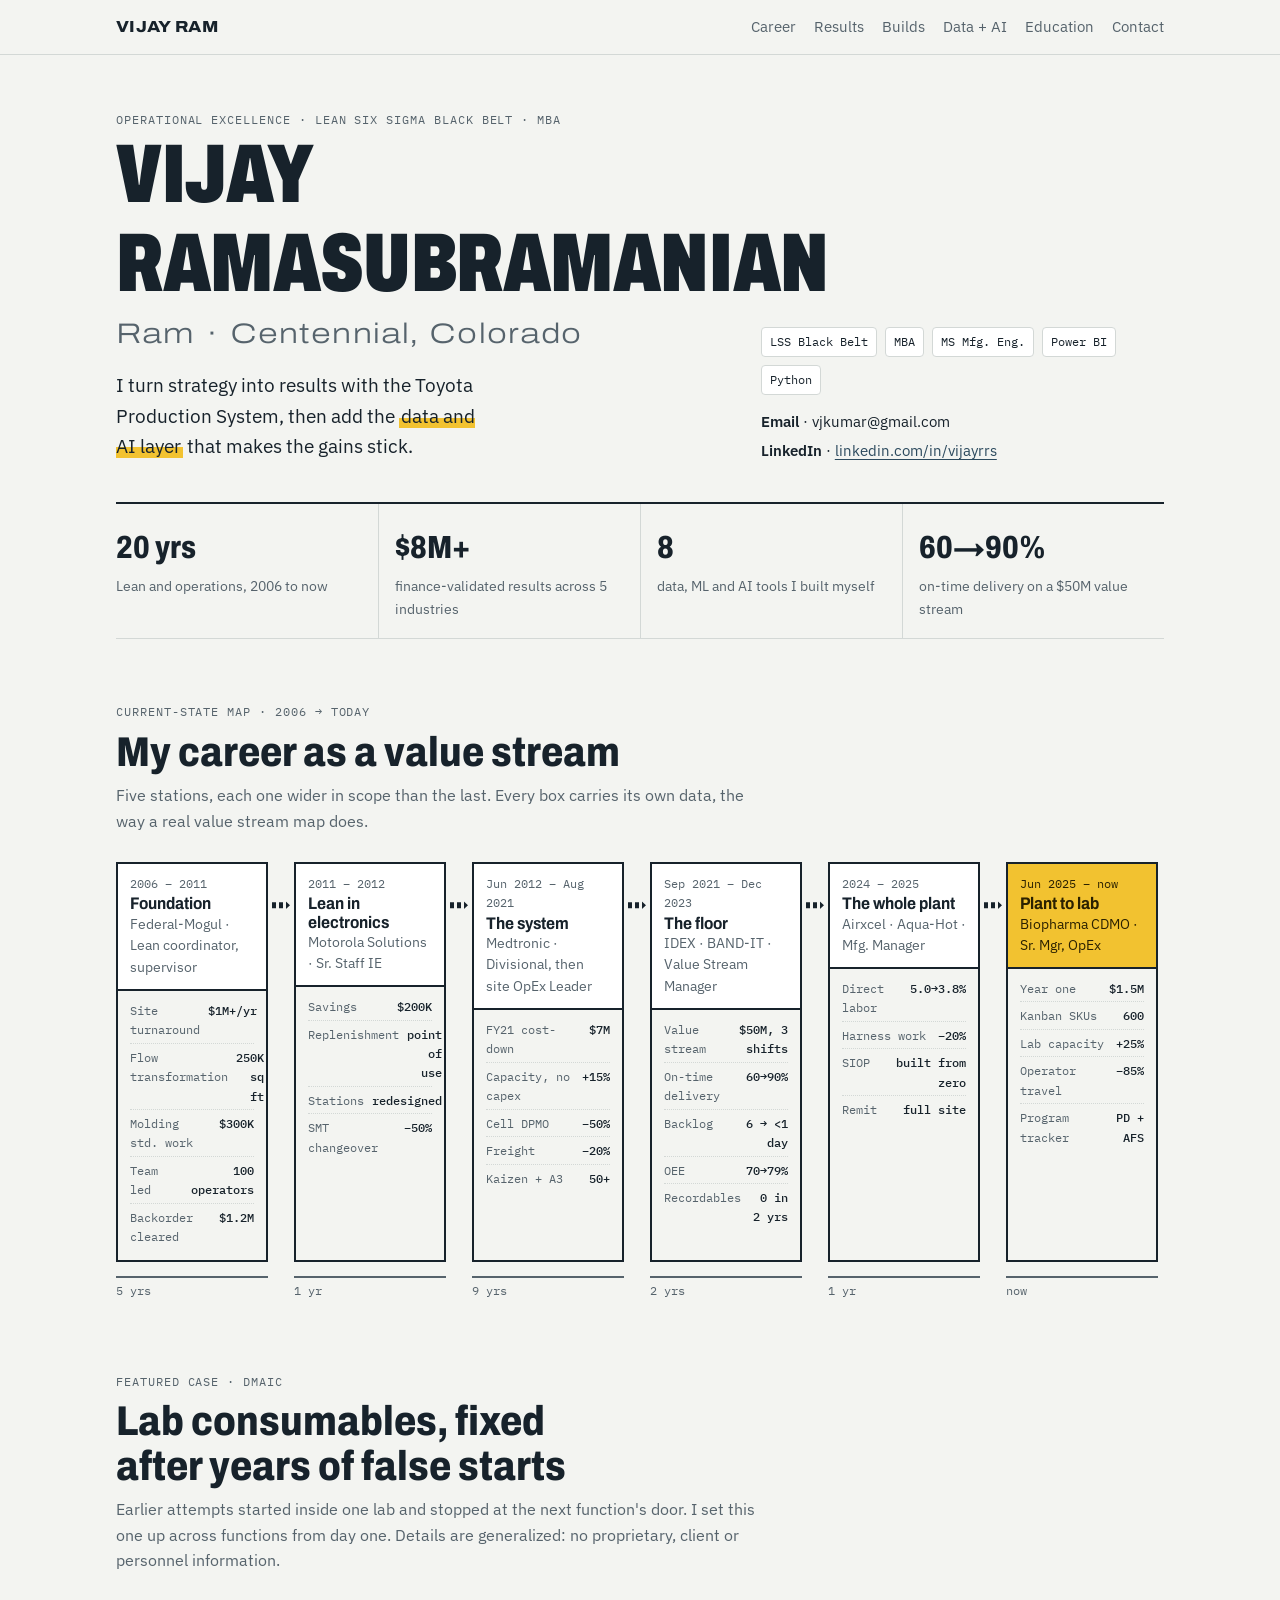
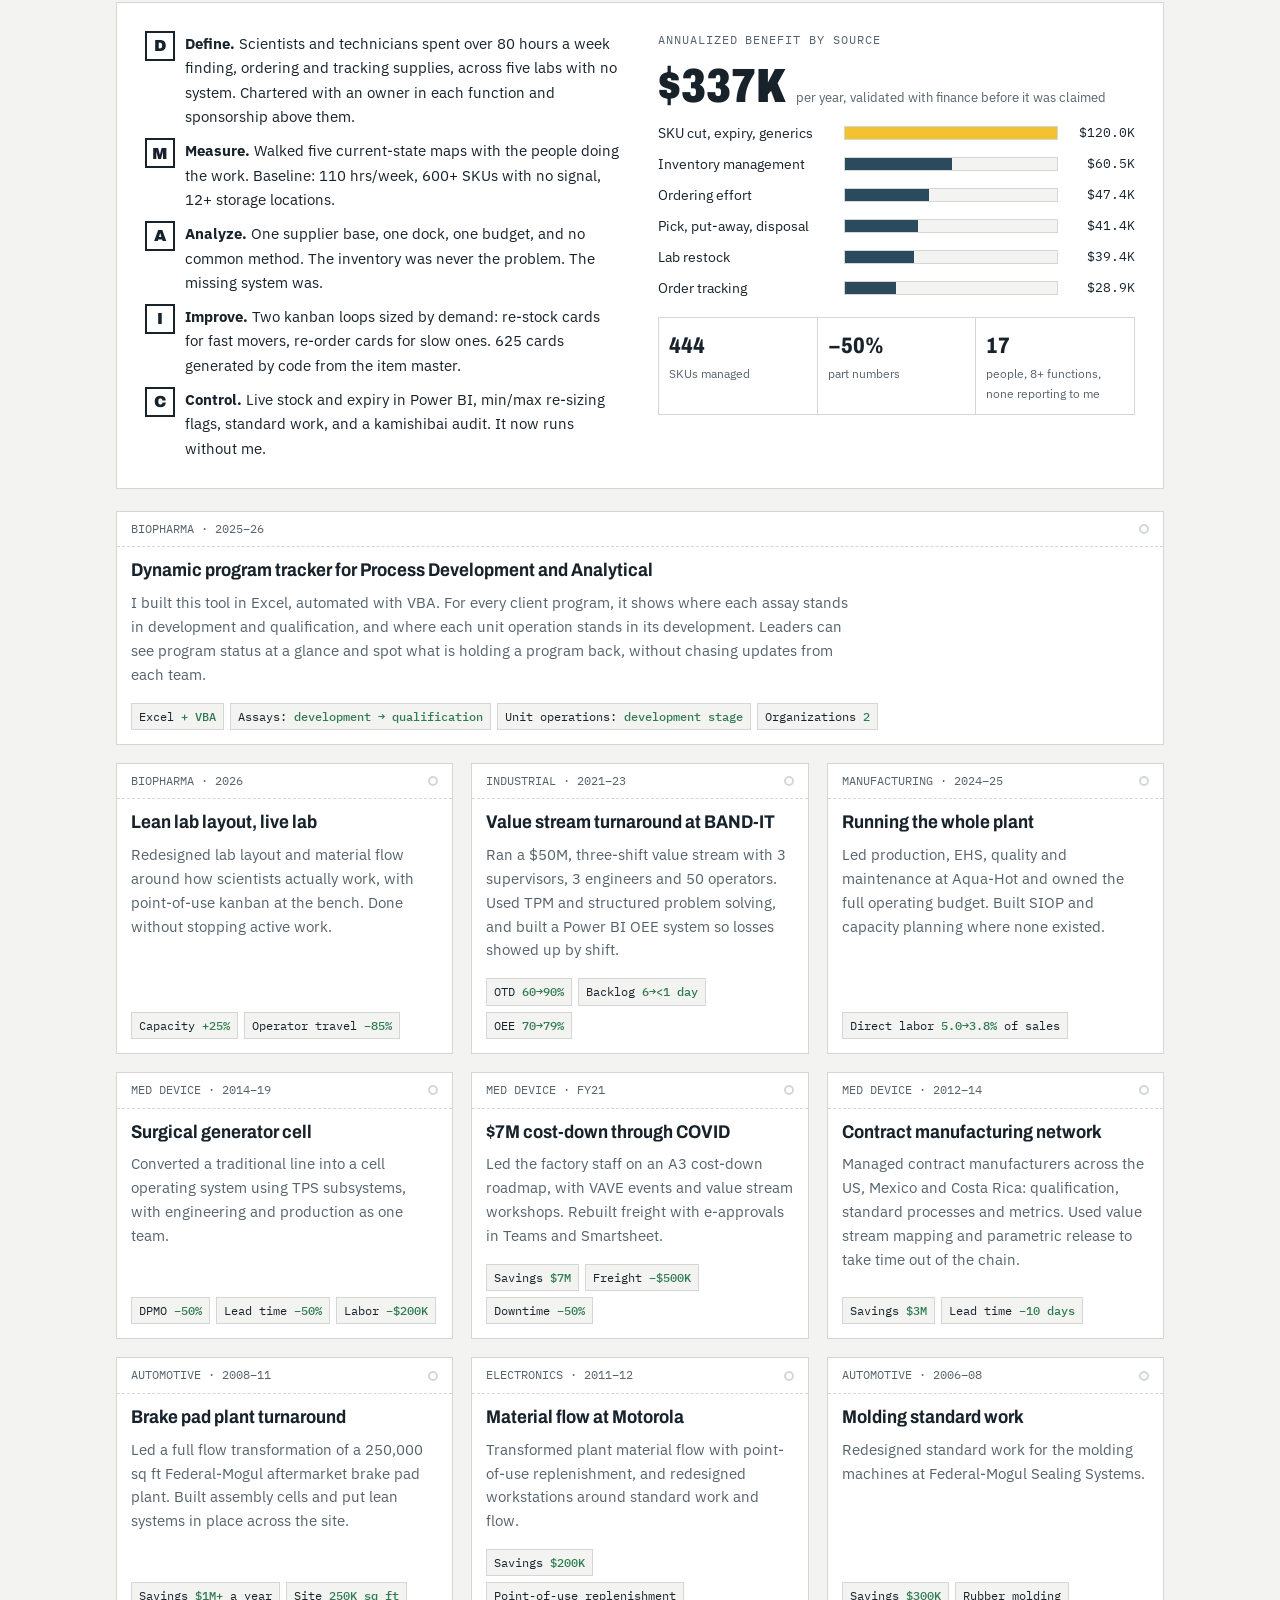
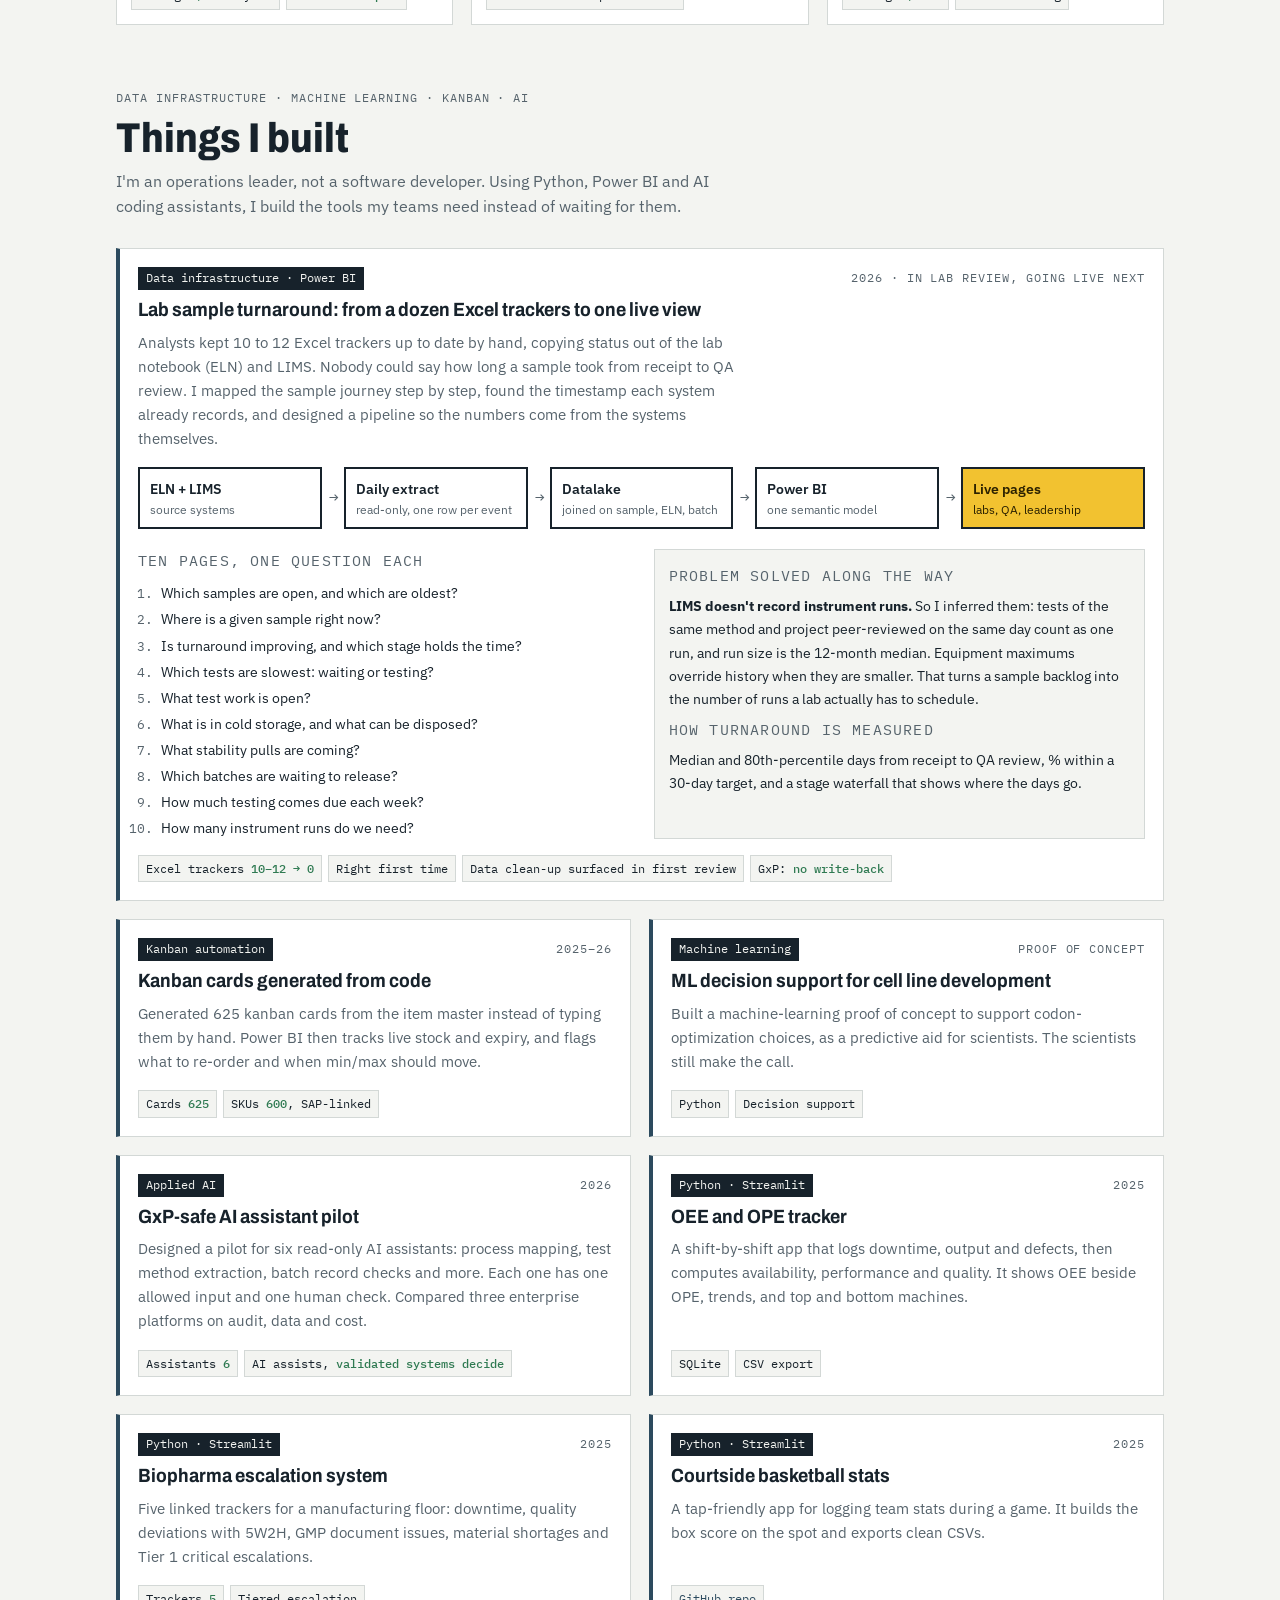
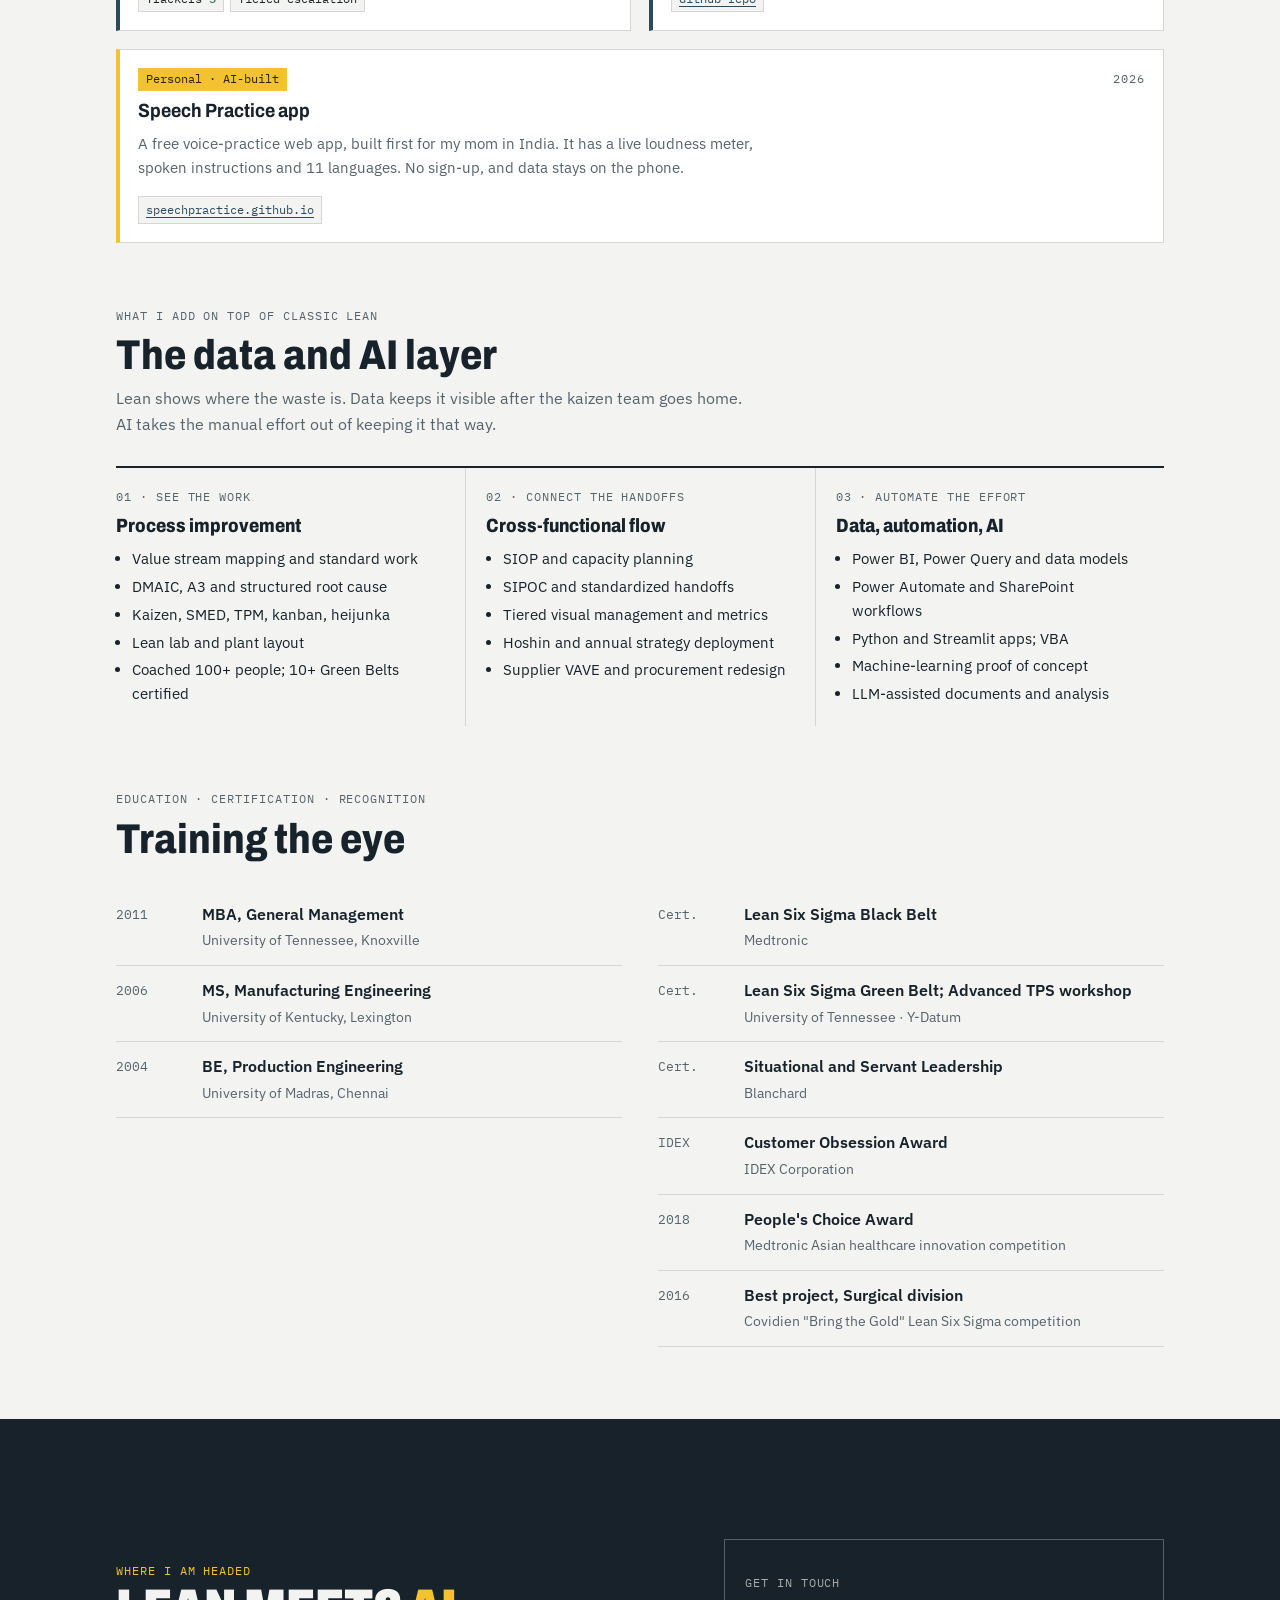
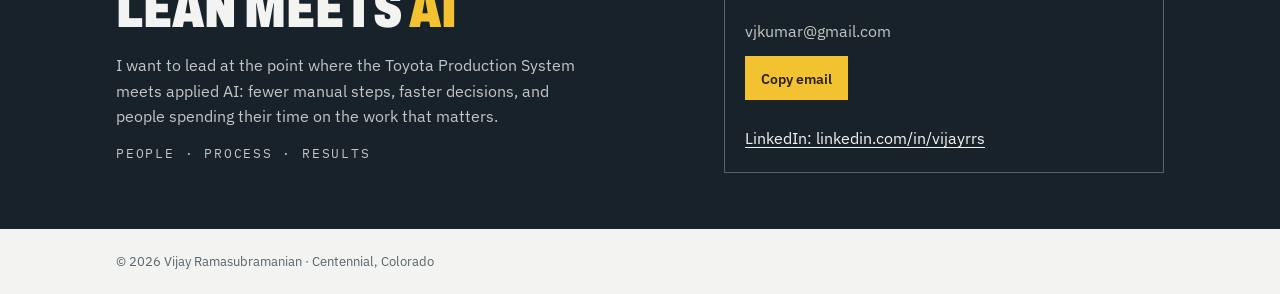
==== commit 64a20593: "Note program tracker is built in Excel with VBA Co-Authored-By: Claude Opus 5.5 <noreply@anthropic.c" ====
--- a/index.html
+++ b/index.html
@@ -375,8 +375,8 @@
         <div class="card-top"><span>BIOPHARMA · 2025–26</span><span class="hole"></span></div>
         <div class="card-body">
           <h3>Dynamic program tracker for Process Development and Analytical</h3>
-          <p>For every client program, the tool shows where each assay stands in development and qualification, and where each unit operation stands in its development. Leaders can see program status at a glance and spot what is holding a program back, without chasing updates from each team.</p>
-          <div class="result"><span>Assays: <b>development → qualification</b></span><span>Unit operations: <b>development stage</b></span><span>Organizations <b>2</b></span></div>
+          <p>I built this tool in Excel, automated with VBA. For every client program, it shows where each assay stands in development and qualification, and where each unit operation stands in its development. Leaders can see program status at a glance and spot what is holding a program back, without chasing updates from each team.</p>
+          <div class="result"><span>Excel <b>+ VBA</b></span><span>Assays: <b>development → qualification</b></span><span>Unit operations: <b>development stage</b></span><span>Organizations <b>2</b></span></div>
         </div>
       </article>
       <article class="card">
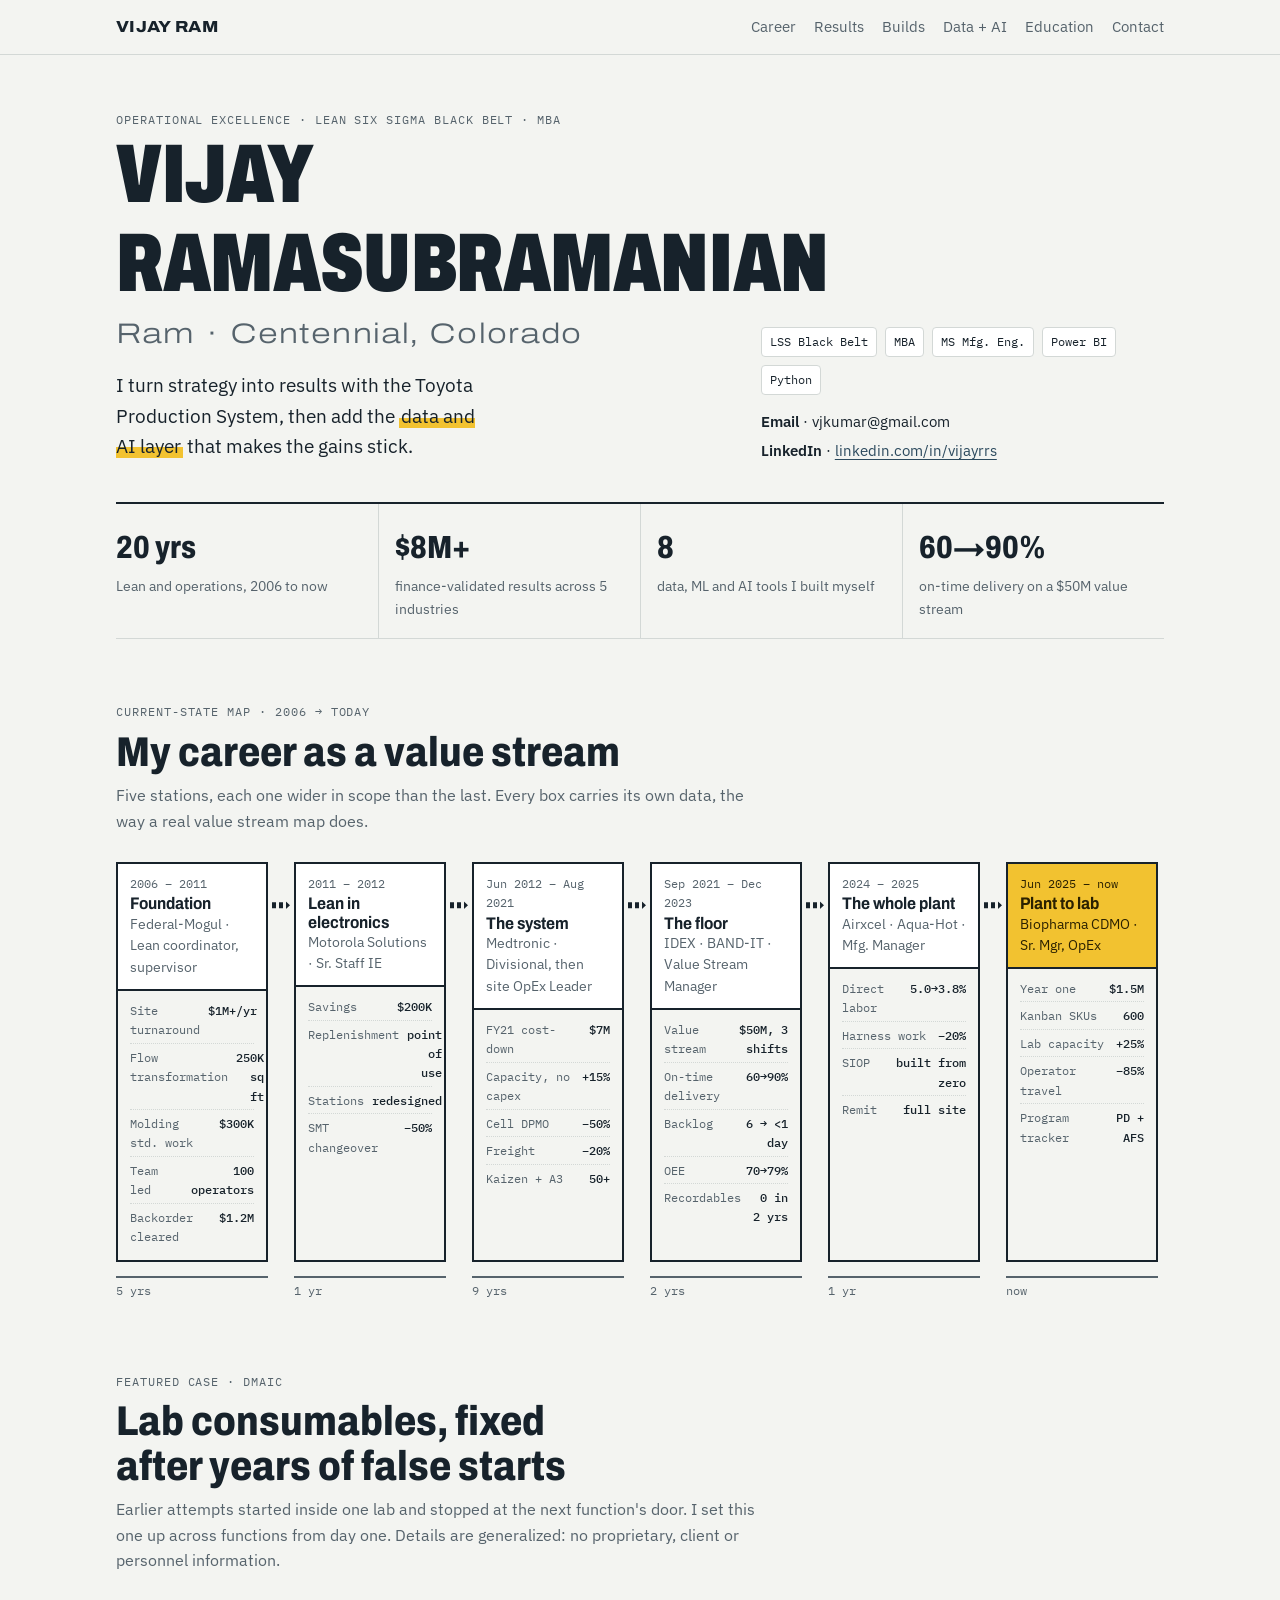
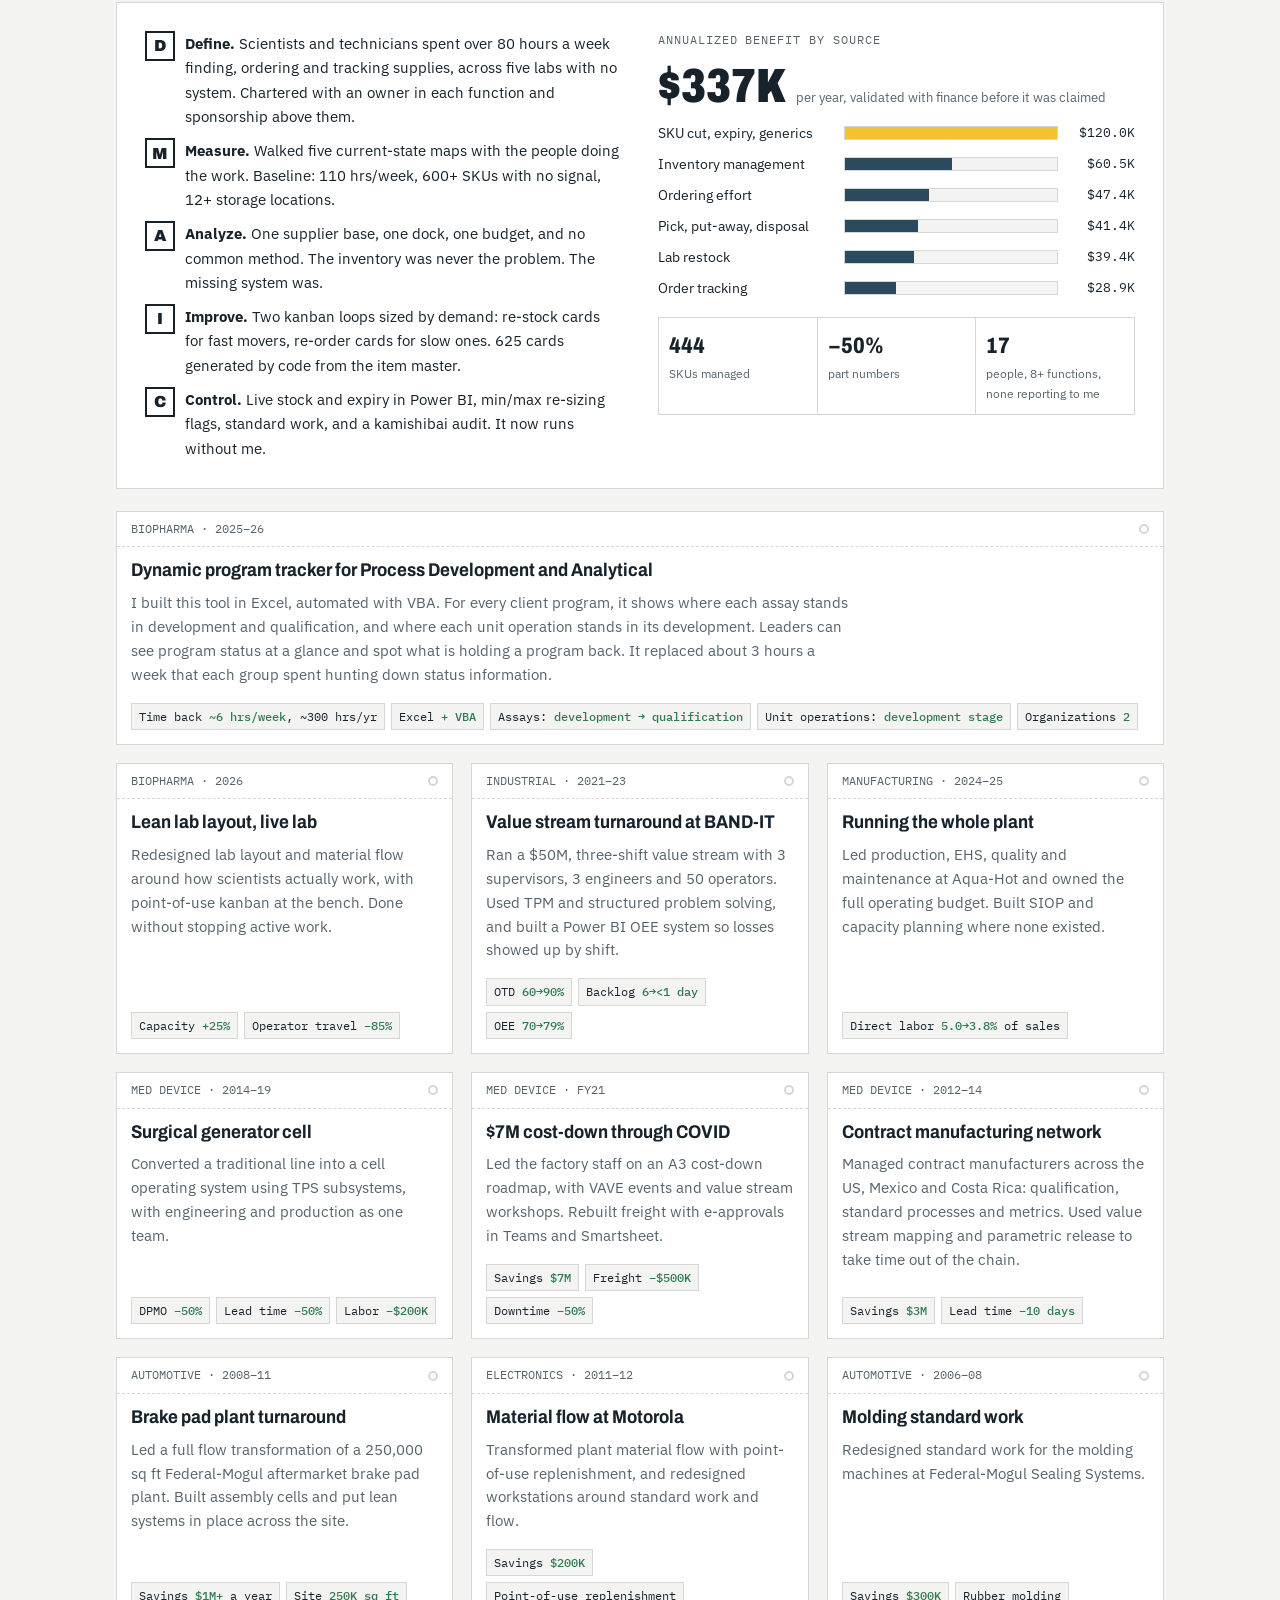
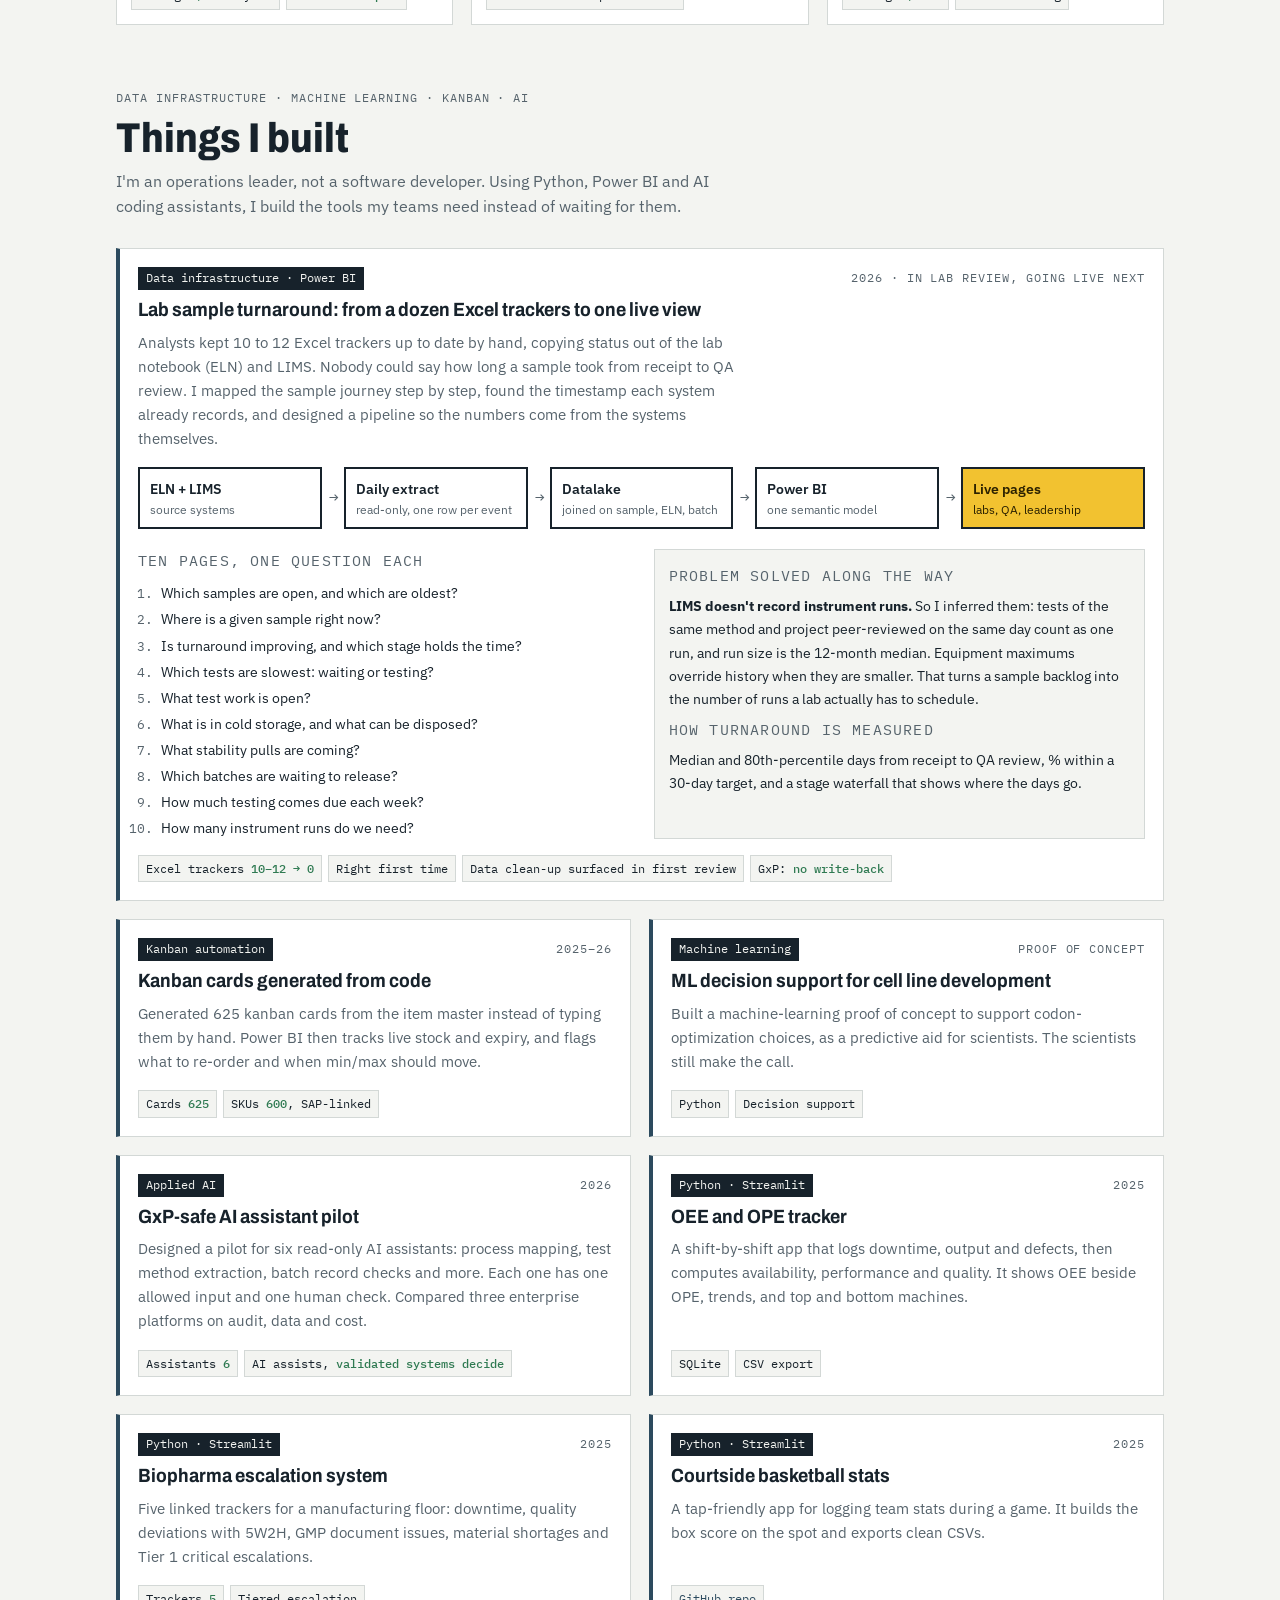
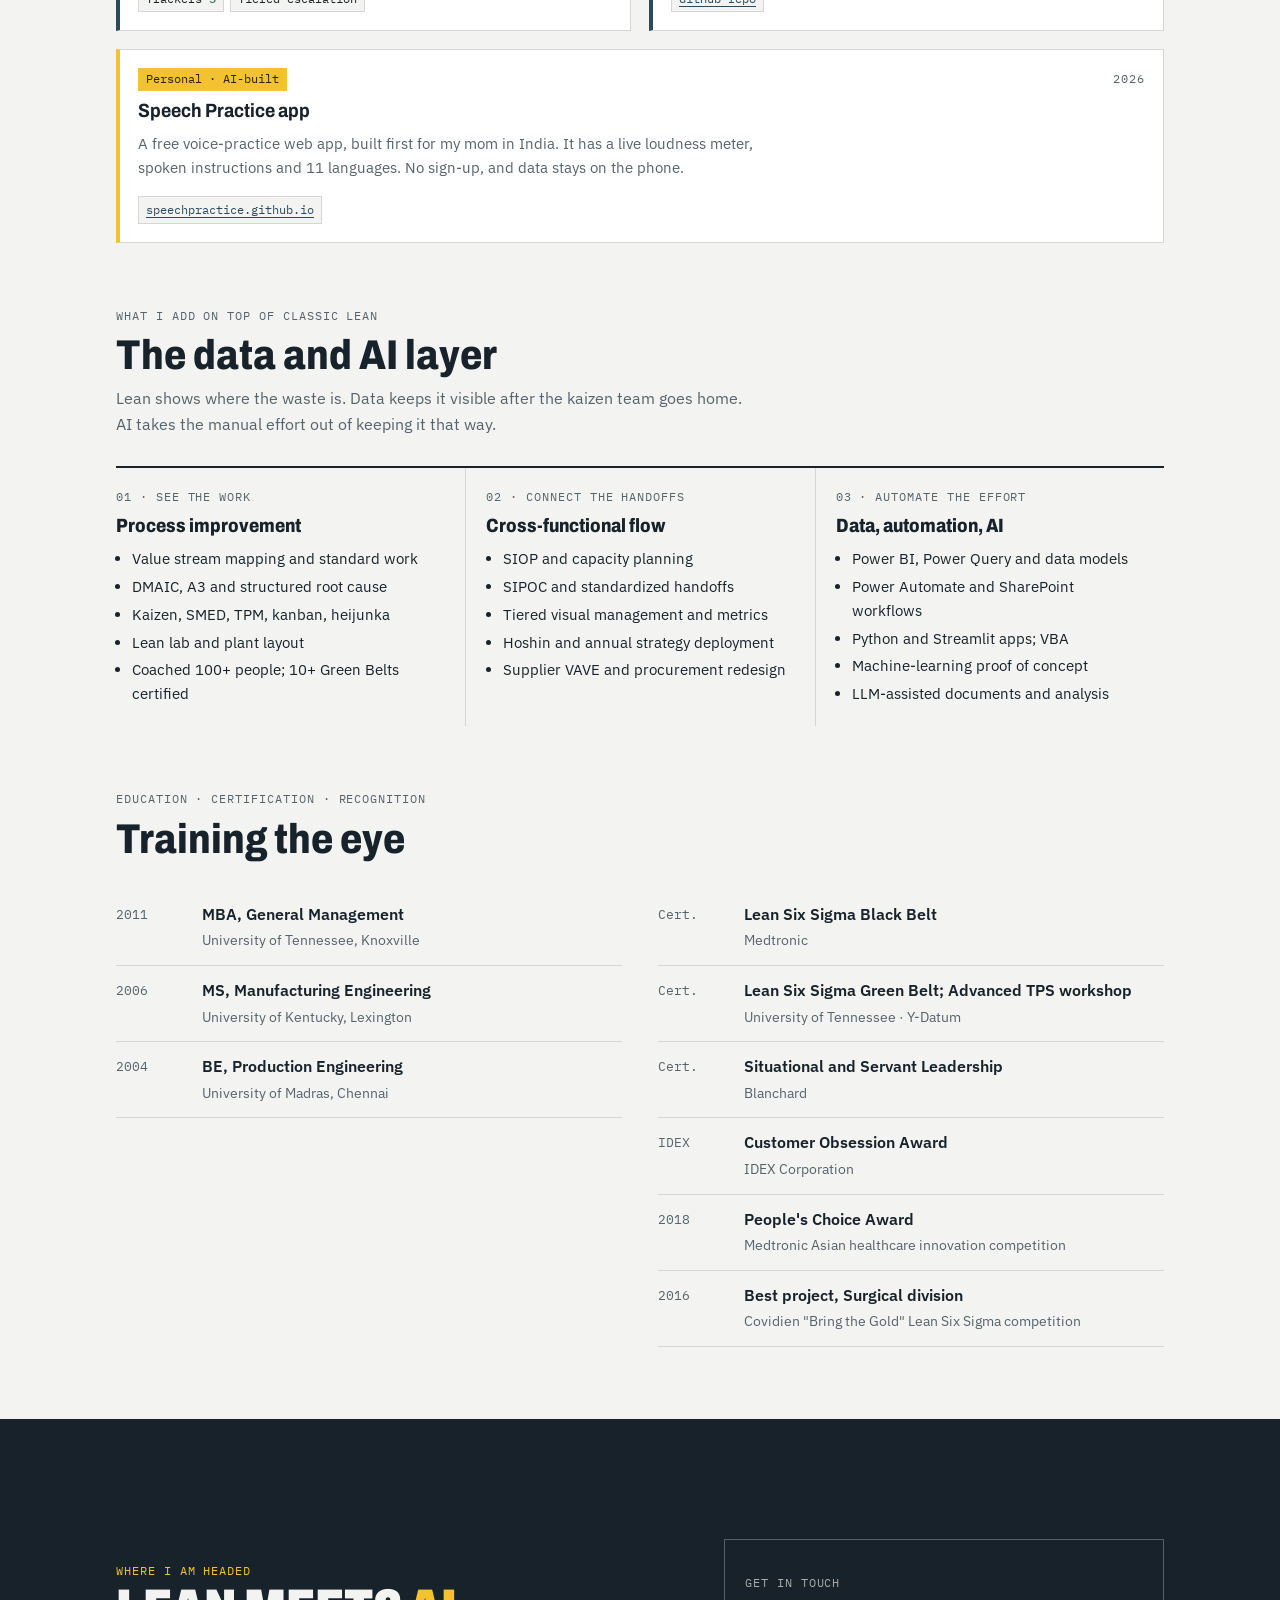
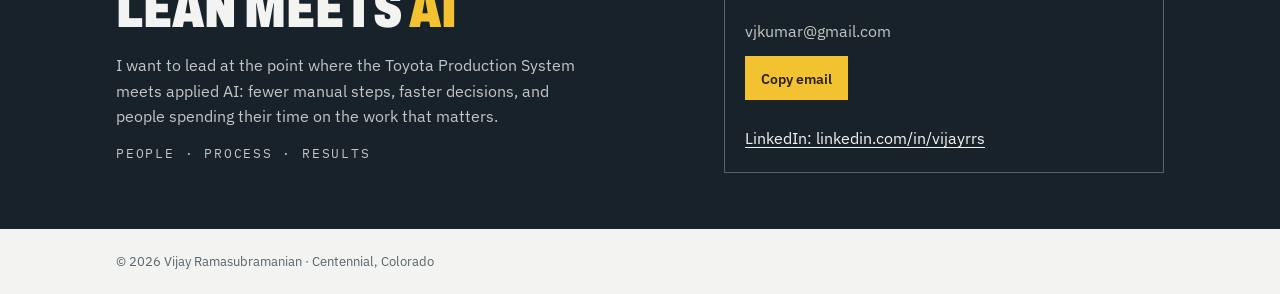
==== commit 204da2d4: "Add time saved to program tracker card Co-Authored-By: Claude Opus 5.5 <noreply@anthropic.com> Claud" ====
--- a/index.html
+++ b/index.html
@@ -375,8 +375,8 @@
         <div class="card-top"><span>BIOPHARMA · 2025–26</span><span class="hole"></span></div>
         <div class="card-body">
           <h3>Dynamic program tracker for Process Development and Analytical</h3>
-          <p>I built this tool in Excel, automated with VBA. For every client program, it shows where each assay stands in development and qualification, and where each unit operation stands in its development. Leaders can see program status at a glance and spot what is holding a program back, without chasing updates from each team.</p>
-          <div class="result"><span>Excel <b>+ VBA</b></span><span>Assays: <b>development → qualification</b></span><span>Unit operations: <b>development stage</b></span><span>Organizations <b>2</b></span></div>
+          <p>I built this tool in Excel, automated with VBA. For every client program, it shows where each assay stands in development and qualification, and where each unit operation stands in its development. Leaders can see program status at a glance and spot what is holding a program back. It replaced about 3 hours a week that each group spent hunting down status information.</p>
+          <div class="result"><span>Time back <b>~6 hrs/week</b>, ~300 hrs/yr</span><span>Excel <b>+ VBA</b></span><span>Assays: <b>development → qualification</b></span><span>Unit operations: <b>development stage</b></span><span>Organizations <b>2</b></span></div>
         </div>
       </article>
       <article class="card">
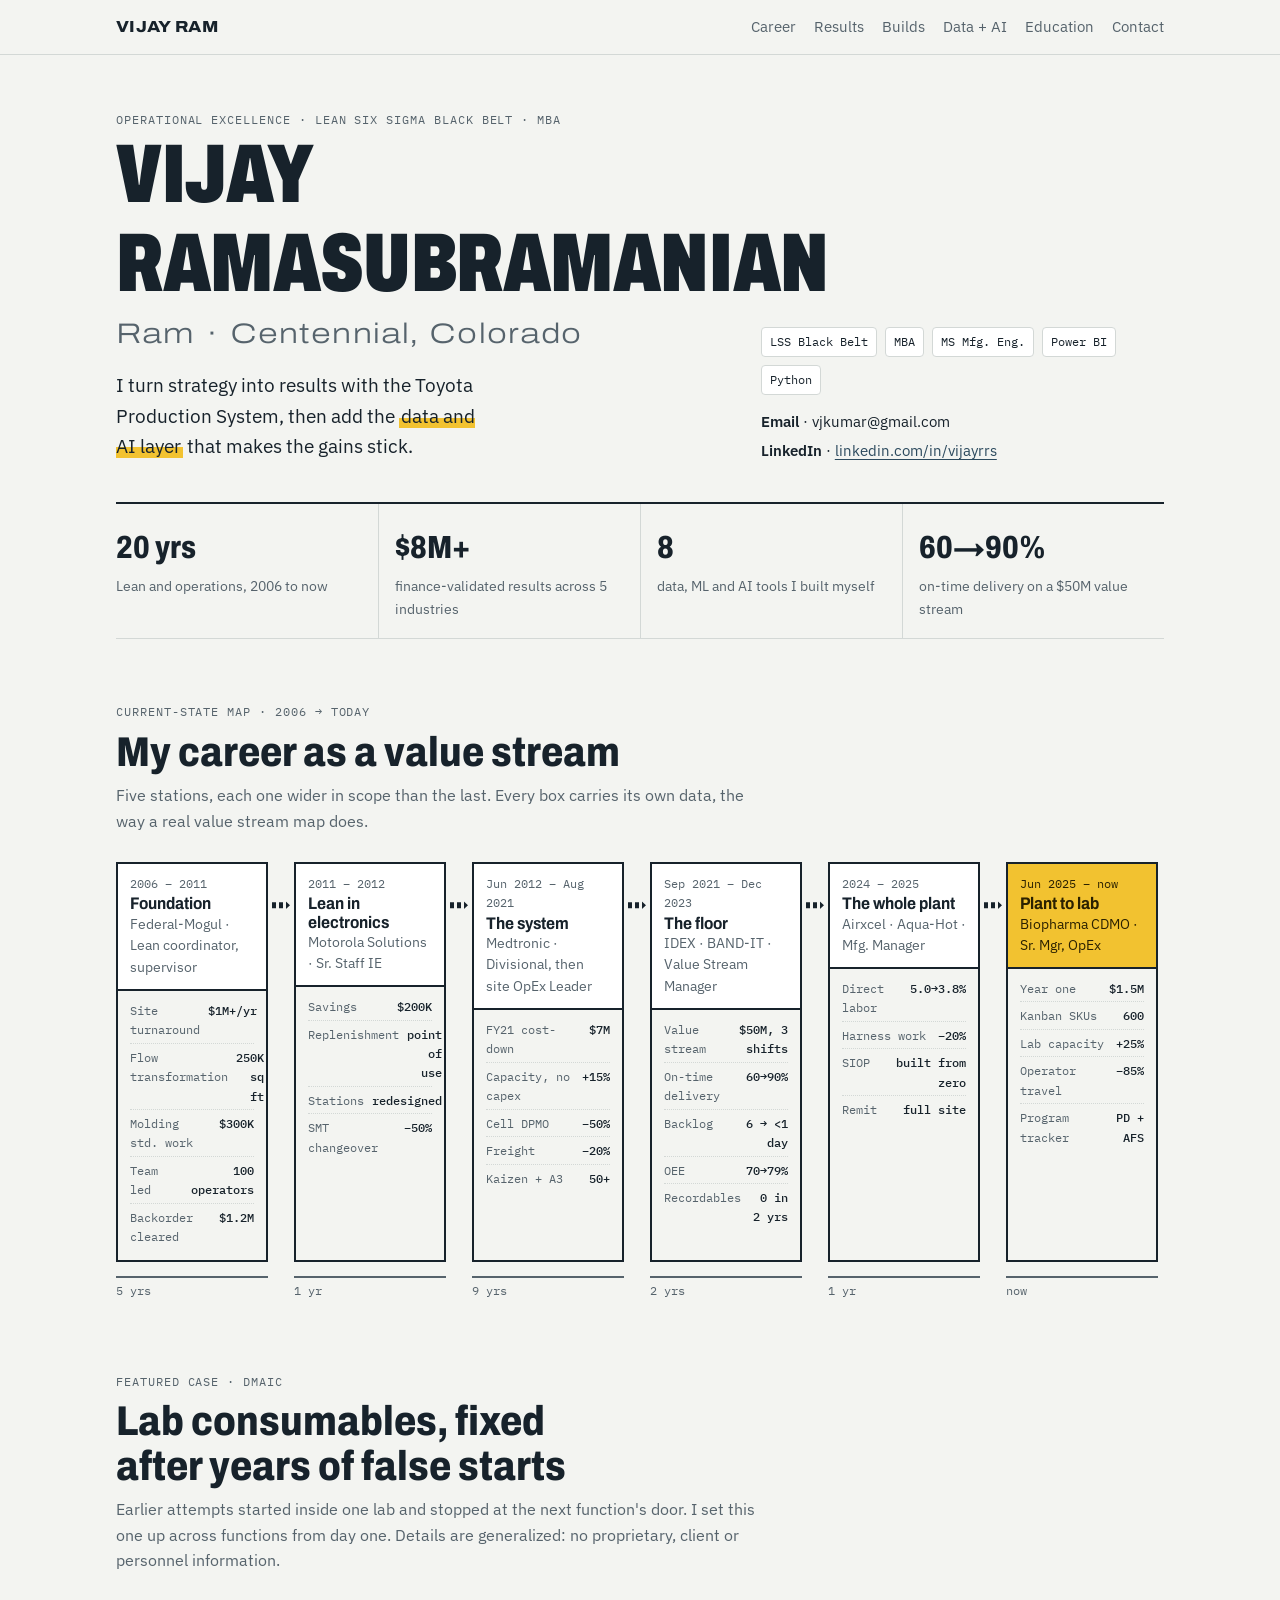
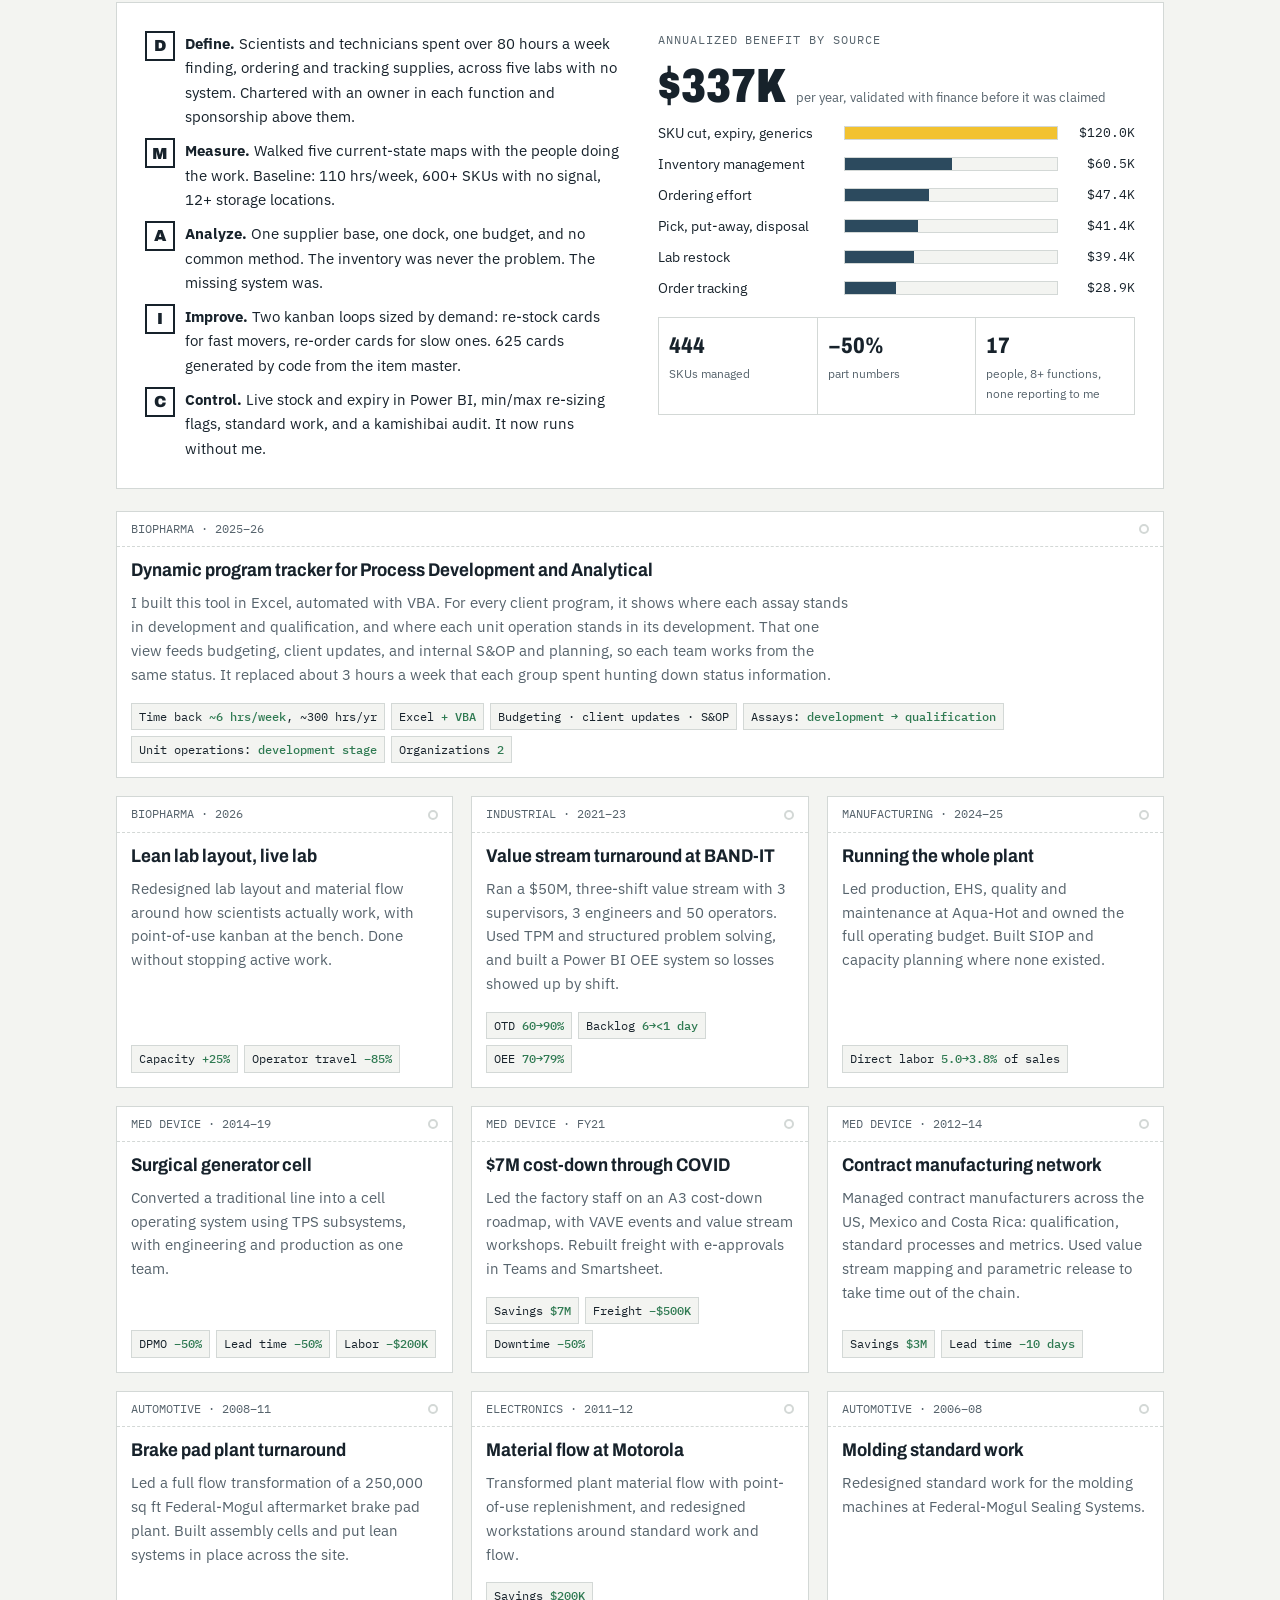
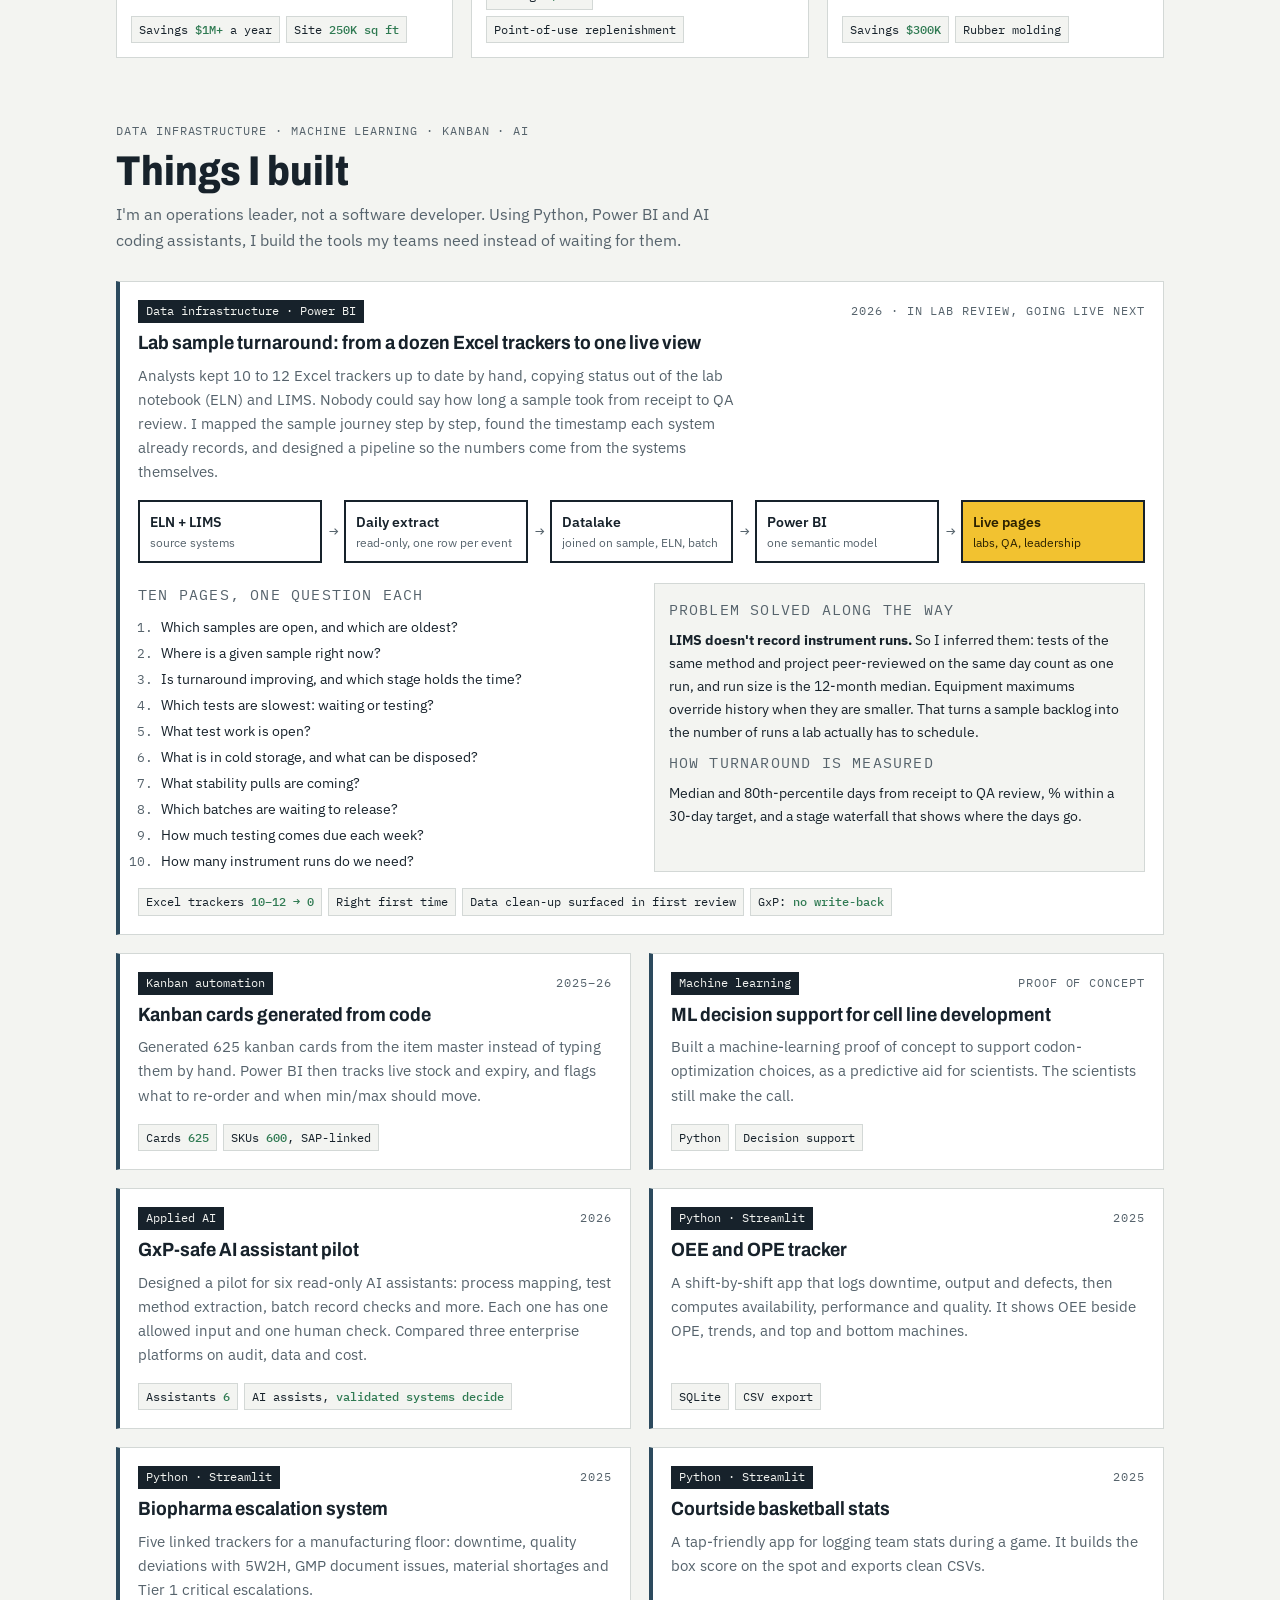
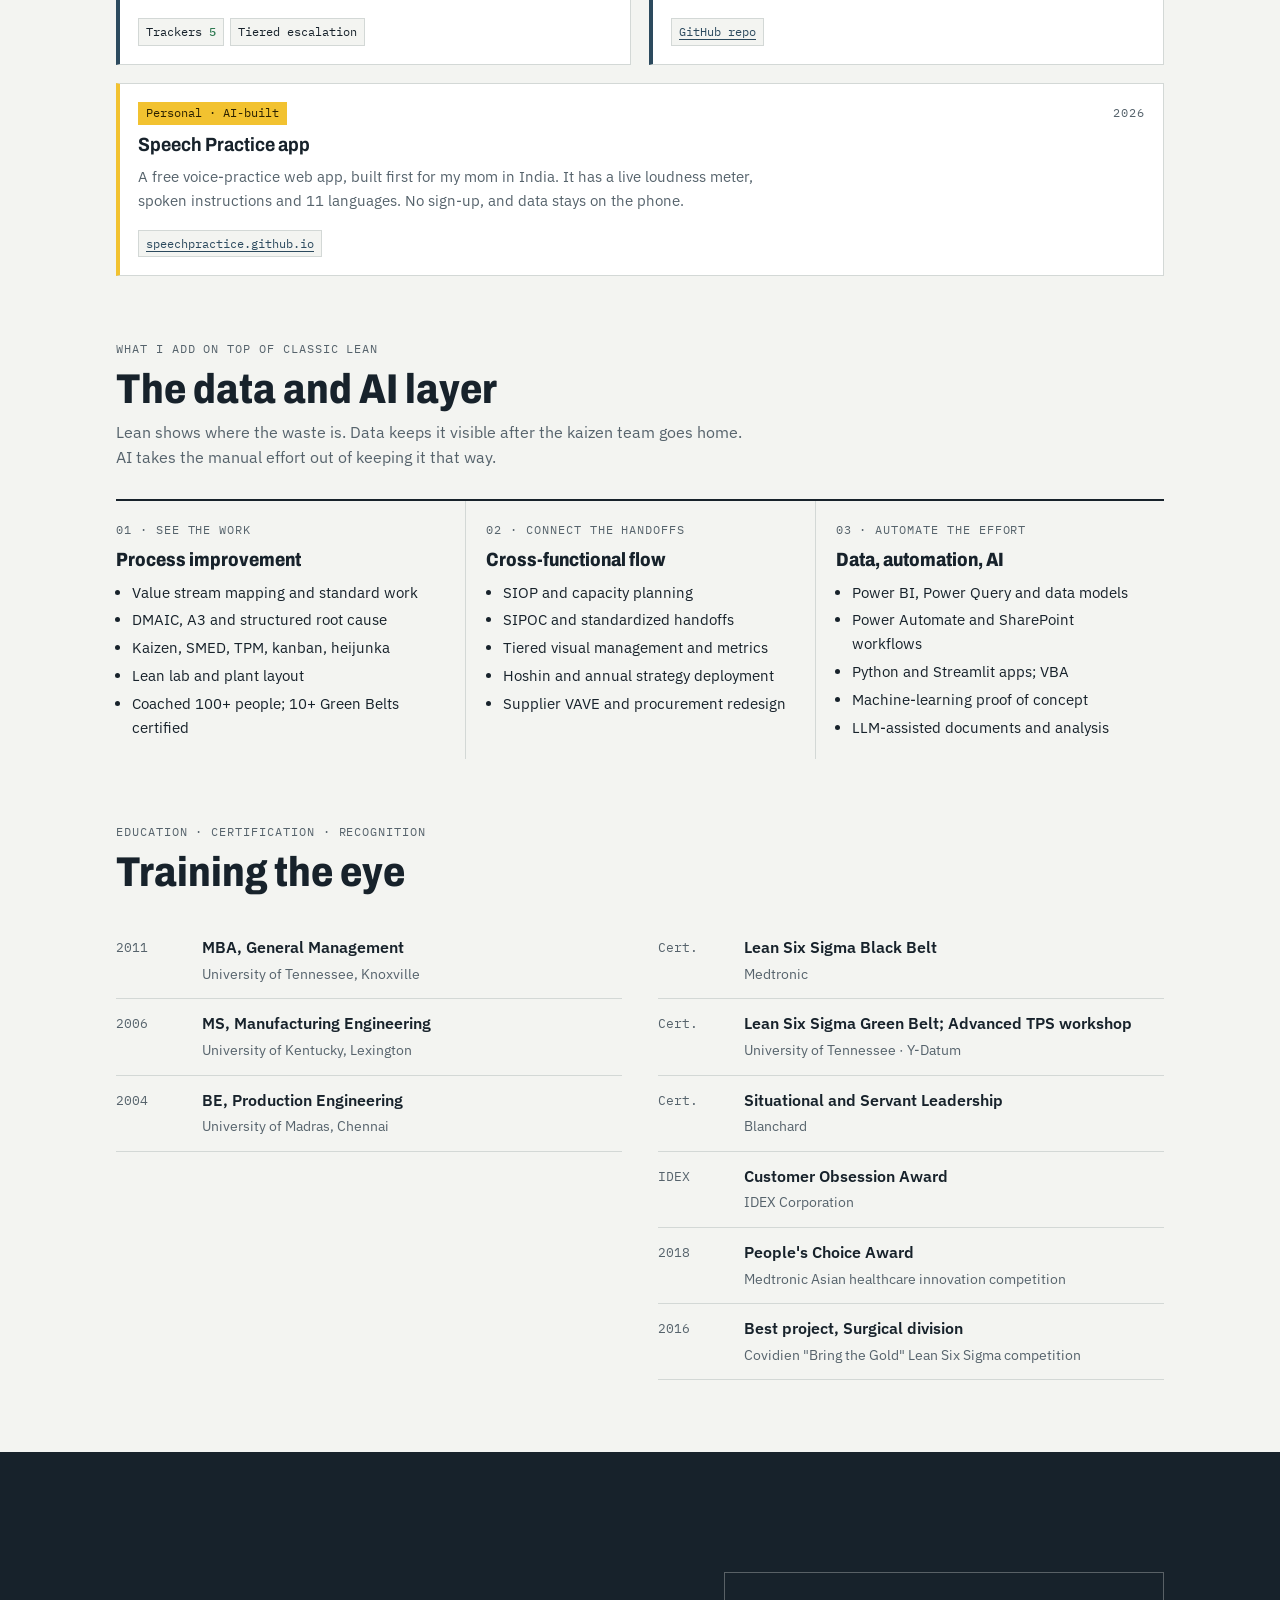
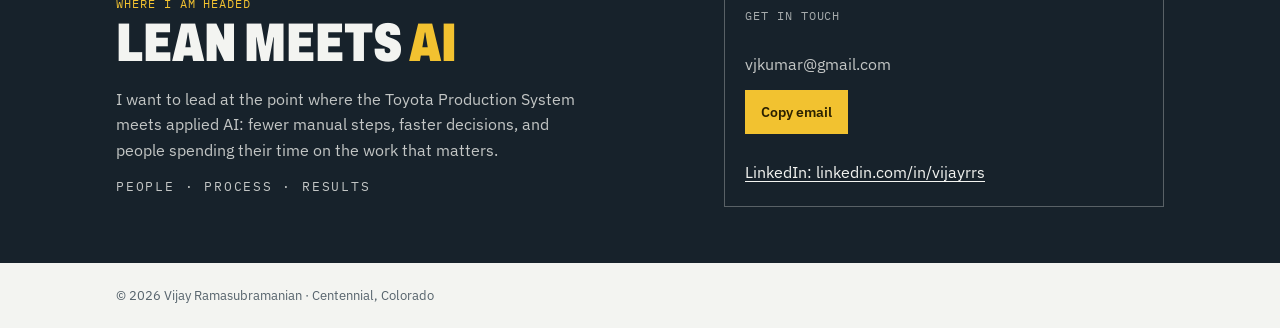
==== commit 97d5749d: "Add who uses the program tracker Co-Authored-By: Claude Opus 5.5 <noreply@anthropic.com> Claude-Sess" ====
--- a/index.html
+++ b/index.html
@@ -375,8 +375,8 @@
         <div class="card-top"><span>BIOPHARMA · 2025–26</span><span class="hole"></span></div>
         <div class="card-body">
           <h3>Dynamic program tracker for Process Development and Analytical</h3>
-          <p>I built this tool in Excel, automated with VBA. For every client program, it shows where each assay stands in development and qualification, and where each unit operation stands in its development. Leaders can see program status at a glance and spot what is holding a program back. It replaced about 3 hours a week that each group spent hunting down status information.</p>
-          <div class="result"><span>Time back <b>~6 hrs/week</b>, ~300 hrs/yr</span><span>Excel <b>+ VBA</b></span><span>Assays: <b>development → qualification</b></span><span>Unit operations: <b>development stage</b></span><span>Organizations <b>2</b></span></div>
+          <p>I built this tool in Excel, automated with VBA. For every client program, it shows where each assay stands in development and qualification, and where each unit operation stands in its development. That one view feeds budgeting, client updates, and internal S&amp;OP and planning, so each team works from the same status. It replaced about 3 hours a week that each group spent hunting down status information.</p>
+          <div class="result"><span>Time back <b>~6 hrs/week</b>, ~300 hrs/yr</span><span>Excel <b>+ VBA</b></span><span>Budgeting · client updates · S&amp;OP</span><span>Assays: <b>development → qualification</b></span><span>Unit operations: <b>development stage</b></span><span>Organizations <b>2</b></span></div>
         </div>
       </article>
       <article class="card">
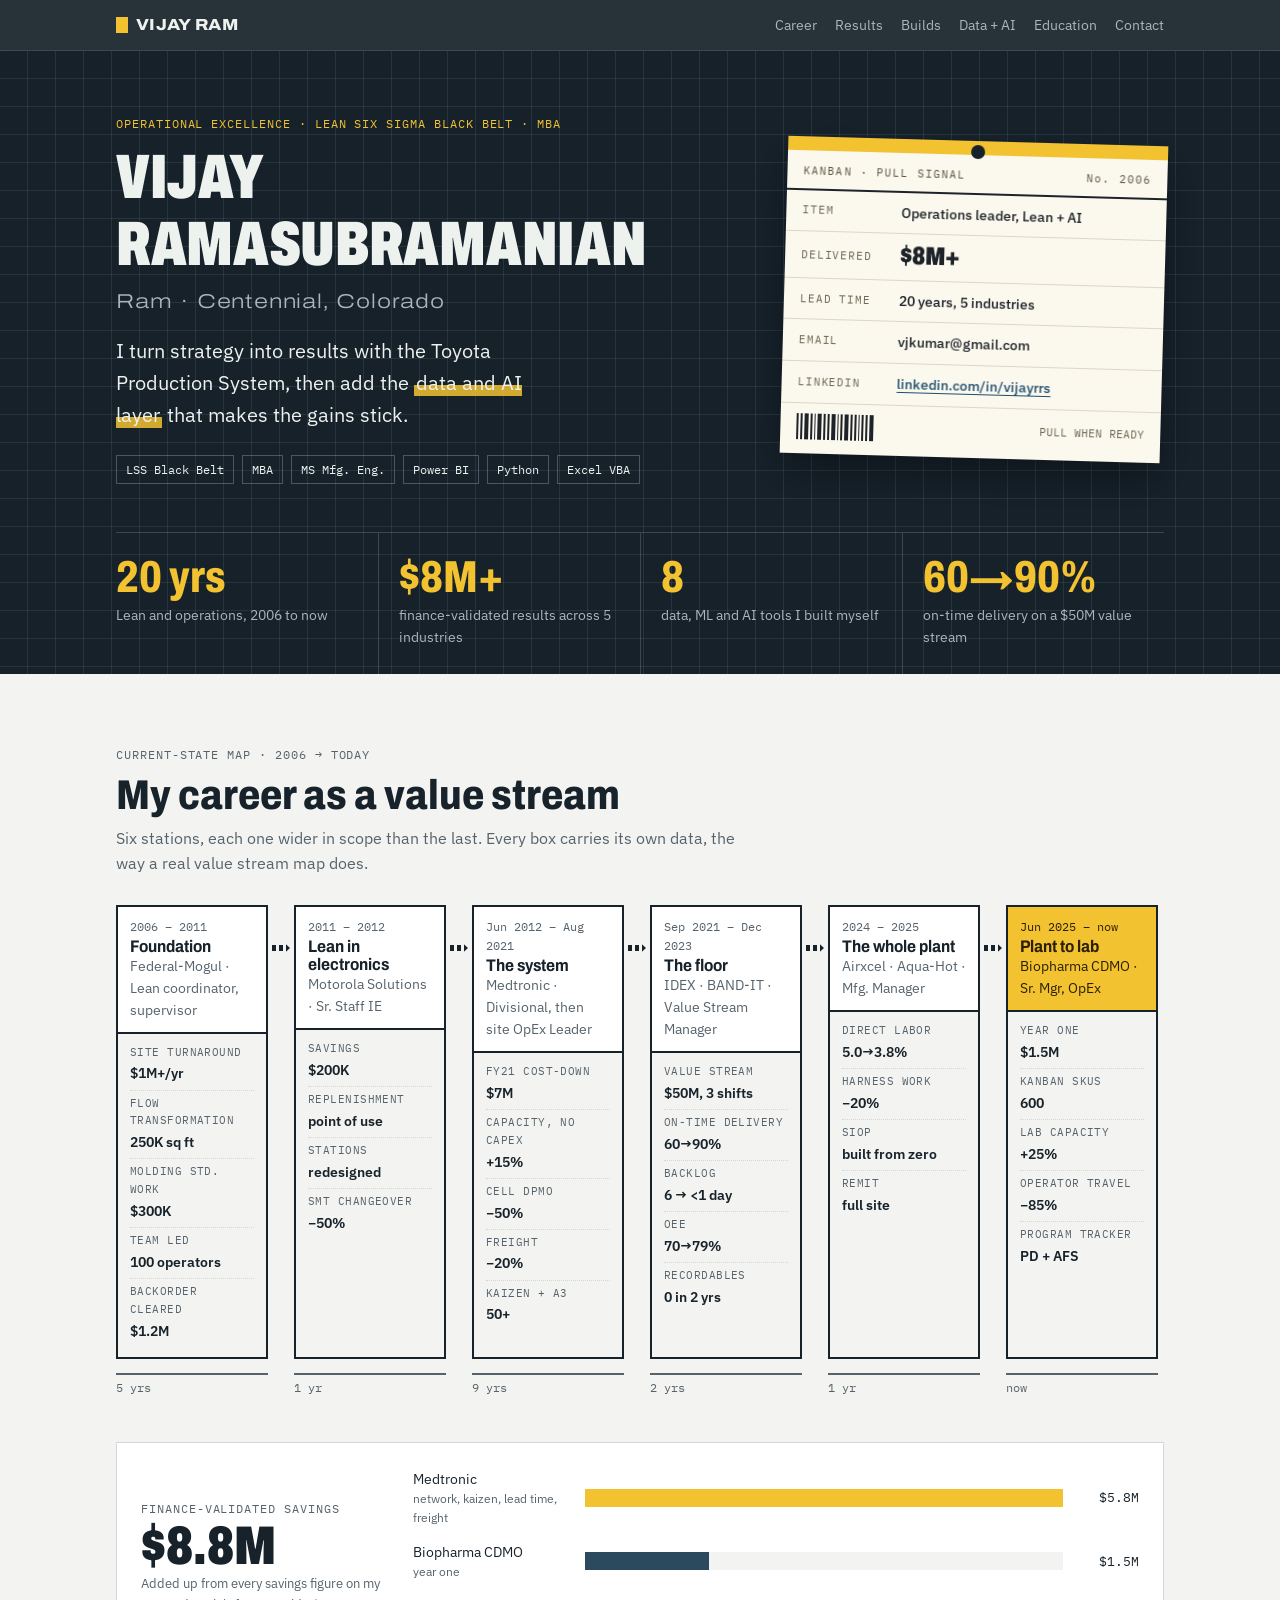
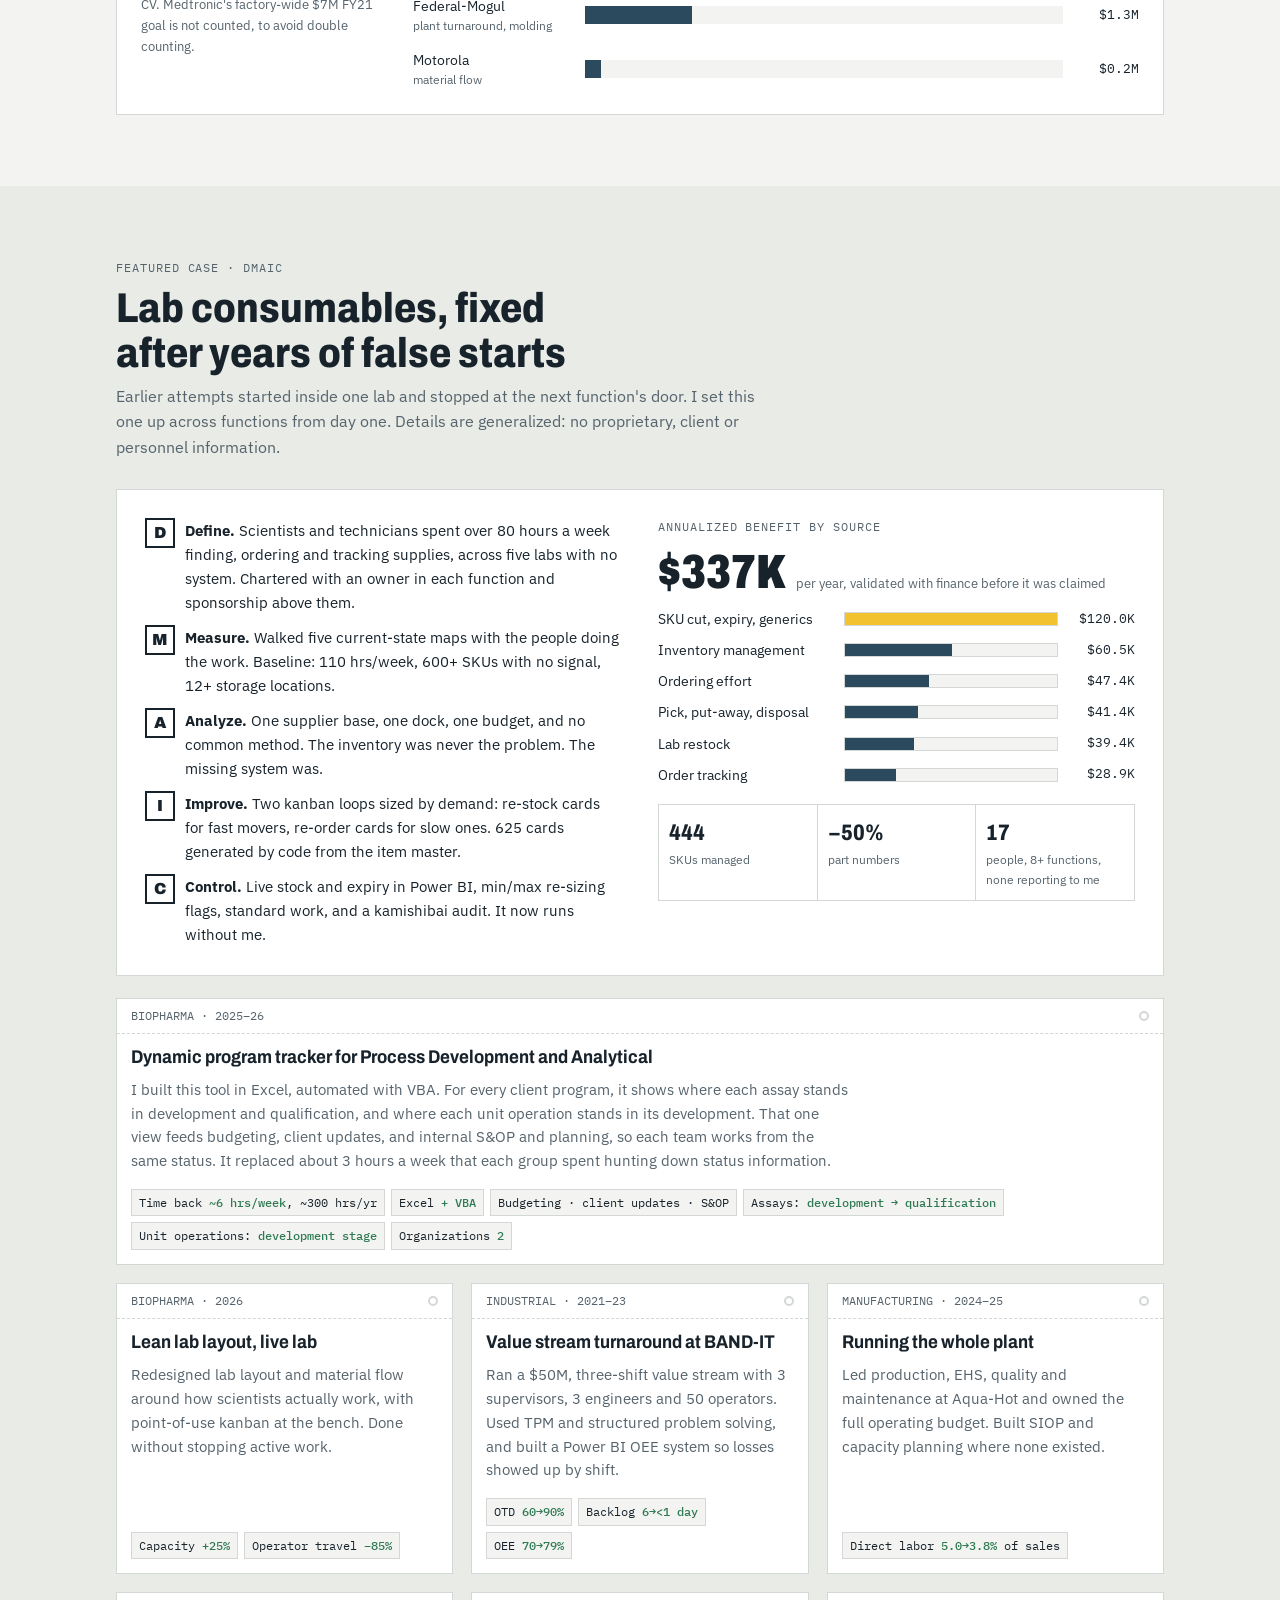
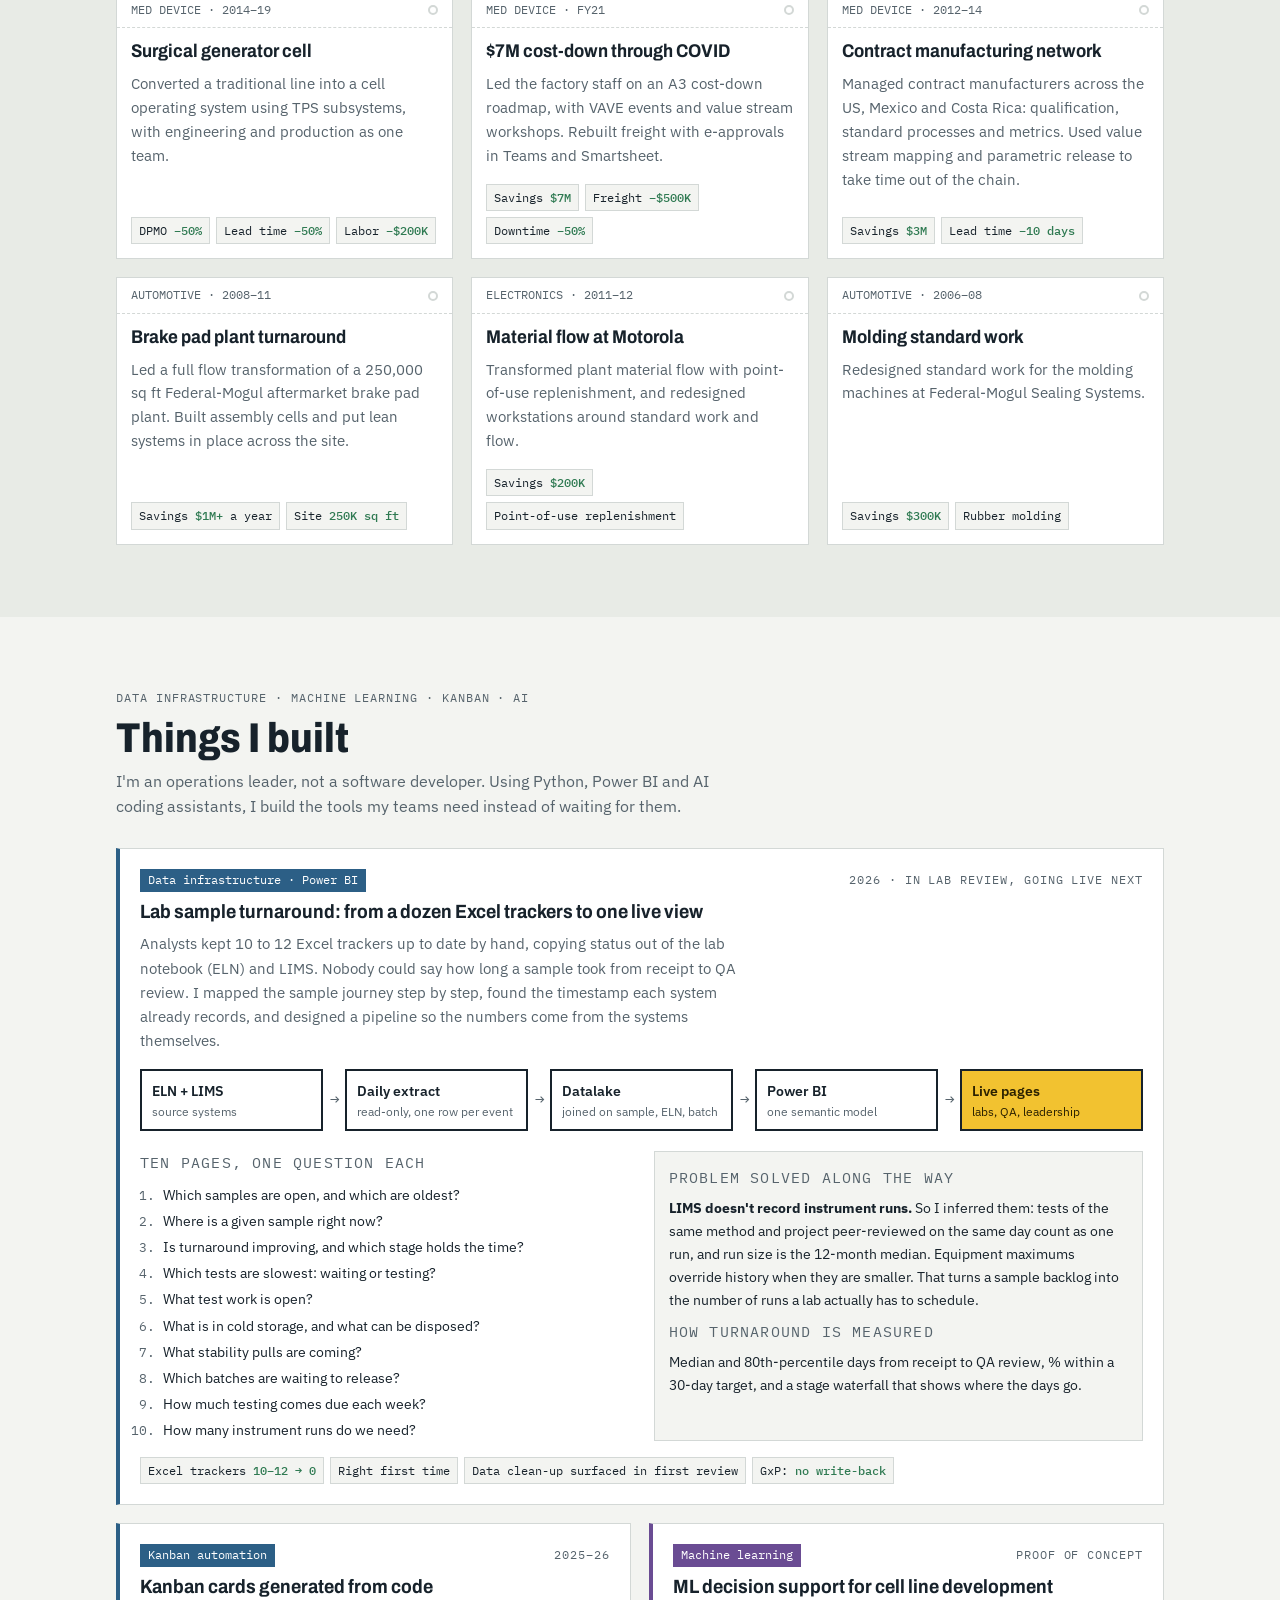
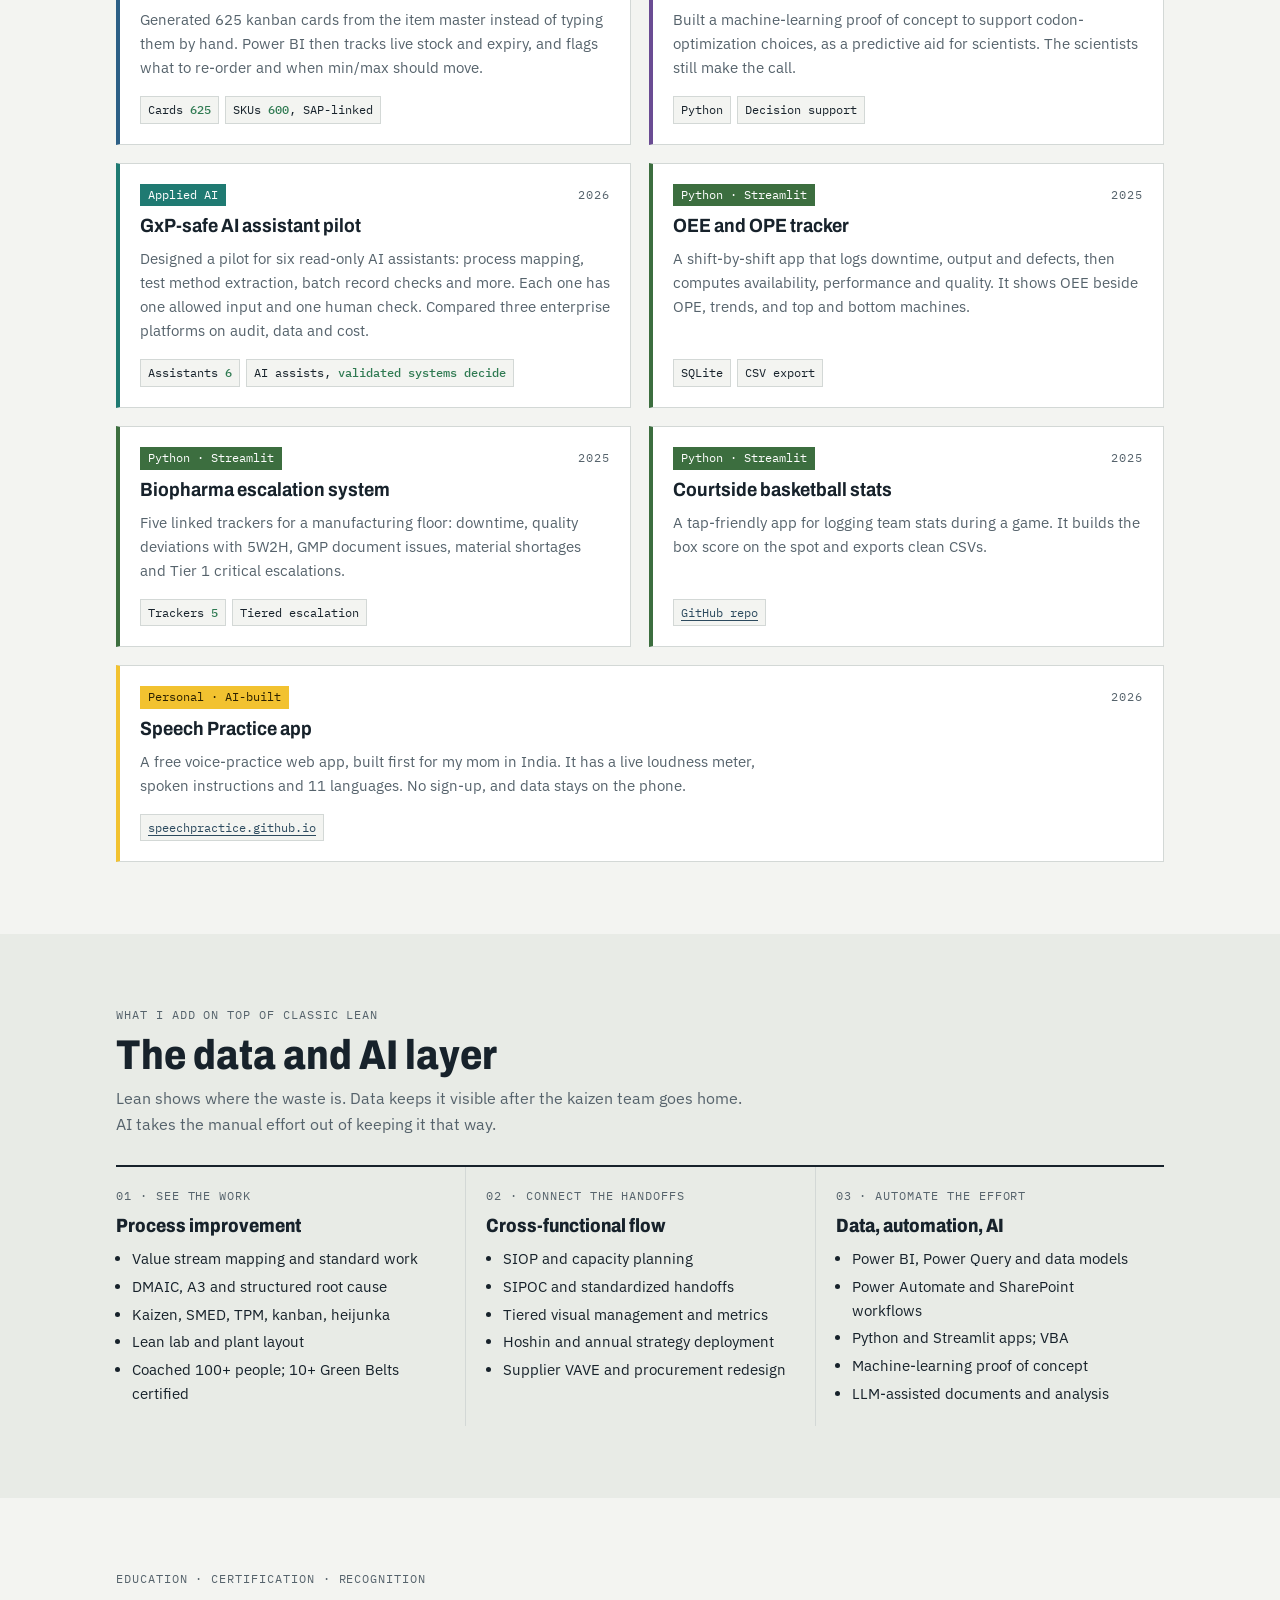
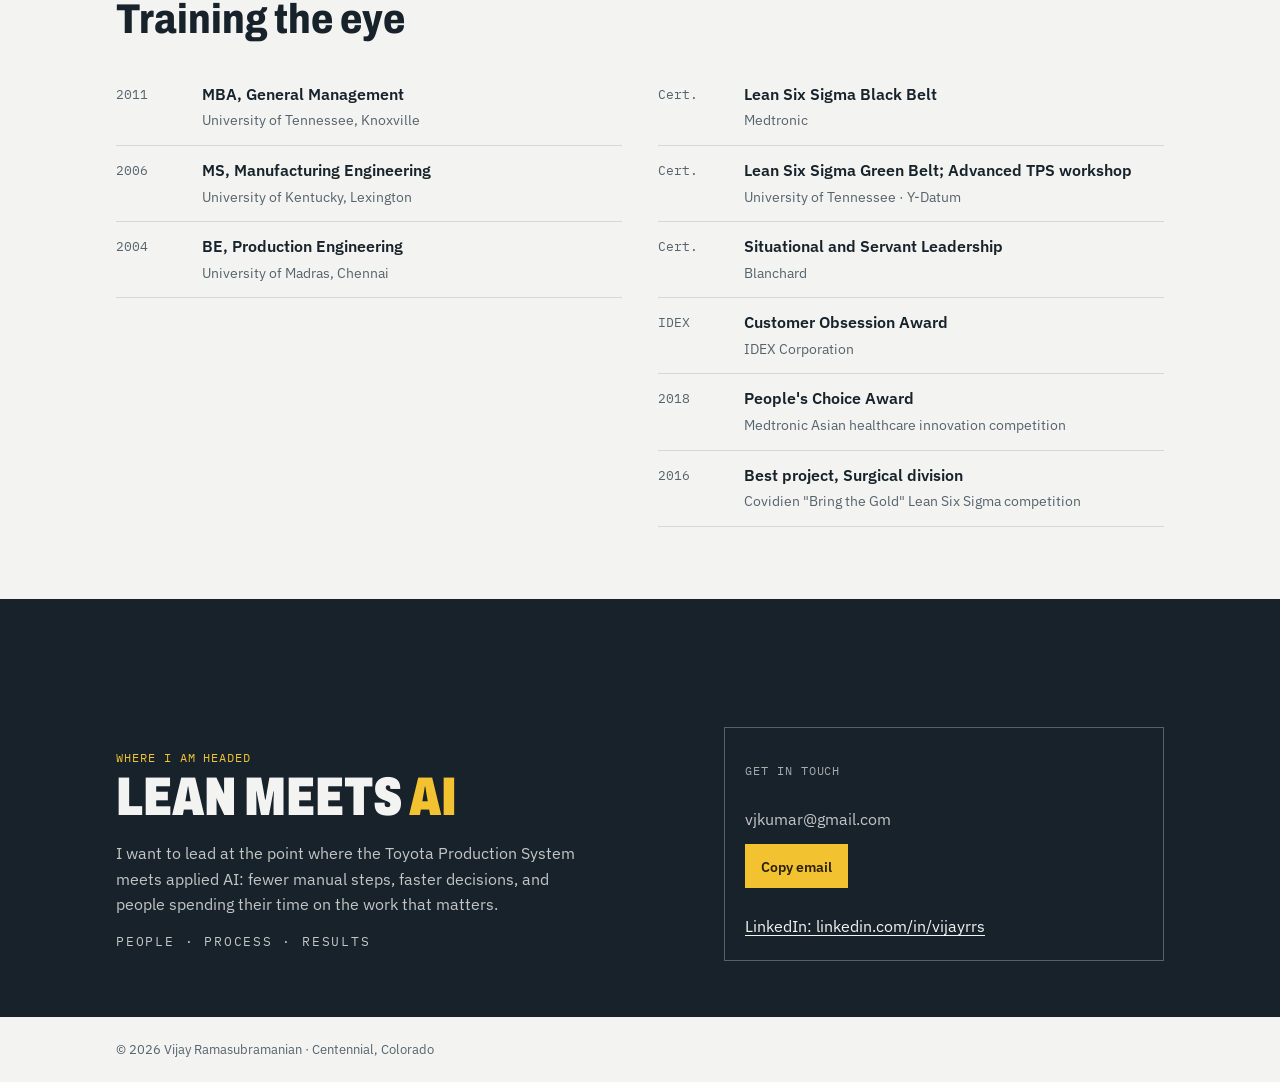
==== commit ed9ec41d: "Visual redesign: blueprint hero, kanban contact card, savings chart Dark grid hero with a kanban-car" ====
--- a/index.html
+++ b/index.html
@@ -22,6 +22,13 @@
   --kanban: #f2c230;
   --kanban-ink: #2b2100;
   --good: #2f7a52;
+  --band: #e8ebe6;
+  --hero-bg: #16212a;
+  --hero-ink: #eef2ef;
+  --hero-muted: #a9b6bd;
+  --hero-grid: rgba(141, 183, 209, .13);
+  --t-data: #2c5f86; --t-ml: #6a4c93; --t-ai: #1f7a72; --t-py: #3c6e3f; --t-xl: #7a5a12;
+  --shadow: 0 1px 2px rgba(23,34,43,.06), 0 8px 24px rgba(23,34,43,.08);
   --display: "Archivo", "Arial Narrow", system-ui, sans-serif;
   --body: "IBM Plex Sans", "Segoe UI", system-ui, sans-serif;
   --mono: "IBM Plex Mono", ui-monospace, "SFMono-Regular", Menlo, monospace;
@@ -29,12 +36,18 @@
 @media (prefers-color-scheme: dark) {
   :root:not([data-theme="light"]) {
     --bg: #11181d; --surface: #182228; --ink: #e6ebe9; --muted: #9aa8b0; --line: #2c3a42;
-    --steel: #8db7d1; --kanban: #f2c230; --kanban-ink: #2b2100; --good: #6cc597; color-scheme: dark;
+    --steel: #8db7d1; --kanban: #f2c230; --kanban-ink: #2b2100; --good: #6cc597;
+    --band: #151e24; --hero-bg: #0b1216; --hero-ink: #eef2ef; --hero-muted: #9aa8b0; --hero-grid: rgba(141, 183, 209, .10);
+    --t-data: #8db7d1; --t-ml: #b9a2dc; --t-ai: #6fc9bd; --t-py: #93c995; --t-xl: #e3c36b;
+    --shadow: 0 1px 2px rgba(0,0,0,.3), 0 10px 28px rgba(0,0,0,.35); color-scheme: dark;
   }
 }
 :root[data-theme="dark"] {
   --bg: #11181d; --surface: #182228; --ink: #e6ebe9; --muted: #9aa8b0; --line: #2c3a42;
-  --steel: #8db7d1; --kanban: #f2c230; --kanban-ink: #2b2100; --good: #6cc597; color-scheme: dark;
+  --steel: #8db7d1; --kanban: #f2c230; --kanban-ink: #2b2100; --good: #6cc597;
+  --band: #151e24; --hero-bg: #0b1216; --hero-ink: #eef2ef; --hero-muted: #9aa8b0; --hero-grid: rgba(141, 183, 209, .10);
+  --t-data: #8db7d1; --t-ml: #b9a2dc; --t-ai: #6fc9bd; --t-py: #93c995; --t-xl: #e3c36b;
+  --shadow: 0 1px 2px rgba(0,0,0,.3), 0 10px 28px rgba(0,0,0,.35); color-scheme: dark;
 }
 * { box-sizing: border-box; }
 body { background: var(--bg); color: var(--ink); font-family: var(--body); font-size: 16px; line-height: 1.6; margin: 0; }
@@ -46,34 +59,63 @@
 .label { font-family: var(--mono); font-size: .74rem; letter-spacing: .08em; text-transform: uppercase; color: var(--muted); }
 .num { font-variant-numeric: tabular-nums; }
 
-/* Nav */
-nav { border-bottom: 1px solid var(--line); }
-nav .wrap { display: flex; justify-content: space-between; align-items: center; gap: 16px; padding-block: 14px; flex-wrap: wrap; }
-.mark { font-family: var(--display); font-weight: 800; font-stretch: 112%; letter-spacing: .02em; text-decoration: none; color: var(--ink); }
-nav ul { list-style: none; padding: 0; display: flex; gap: 18px; flex-wrap: wrap; font-size: .92rem; }
-nav ul a { color: var(--muted); text-decoration: none; }
-nav ul a:hover { color: var(--ink); }
-
-/* Hero */
-.hero { padding-block: 56px 40px; display: grid; grid-template-columns: minmax(0, 1.5fr) minmax(0, 1fr); gap: 40px; align-items: end; }
-.hero h1 { font-size: clamp(2.6rem, 7vw, 5.2rem); font-weight: 900; font-stretch: 70%; text-transform: uppercase; letter-spacing: -.005em; }
-.hero h1 span { display: block; font-stretch: 125%; font-weight: 300; font-size: .34em; letter-spacing: .04em; color: var(--muted); text-transform: none; margin-top: 10px; }
-.thesis { font-size: 1.2rem; max-width: 34ch; margin-top: 20px; }
-.thesis mark { background: linear-gradient(transparent 58%, var(--kanban) 58%); color: inherit; padding: 0 2px; }
-.hero-side { display: flex; flex-direction: column; gap: 14px; }
-.creds { display: flex; flex-wrap: wrap; gap: 8px; }
-.cred { font-family: var(--mono); font-size: .78rem; border: 1px solid var(--line); border-radius: 4px; padding: 4px 8px; background: var(--surface); }
-.contact-row { display: flex; flex-direction: column; gap: 4px; font-size: .95rem; }
-.contact-row b { font-weight: 600; }
-
-/* Stat strip */
-.strip { display: grid; grid-template-columns: repeat(4, minmax(0, 1fr)); border-top: 2px solid var(--ink); border-bottom: 1px solid var(--line); }
-.strip div { padding: 18px 16px 18px 0; display: flex; flex-direction: column; gap: 2px; }
-.strip div + div { border-left: 1px solid var(--line); padding-left: 16px; }
-.strip strong { font-family: var(--display); font-size: 2rem; font-weight: 800; font-stretch: 80%; font-variant-numeric: tabular-nums; }
-.strip span { font-size: .88rem; color: var(--muted); }
-
-section { padding-block: 64px 0; }
+/* Nav: sticky, frosted, sits on the dark hero then on the page */
+body::before { content: ""; position: fixed; inset: 0 0 auto; height: env(safe-area-inset-top, 0px); z-index: 10; background: var(--hero-bg); }
+nav { position: sticky; top: env(safe-area-inset-top, 0px); z-index: 9; background: color-mix(in srgb, var(--hero-bg) 92%, transparent); backdrop-filter: blur(10px); -webkit-backdrop-filter: blur(10px); border-bottom: 1px solid color-mix(in srgb, var(--hero-ink) 12%, transparent); }
+nav .wrap { display: flex; justify-content: space-between; align-items: center; gap: 16px; padding-block: 12px; flex-wrap: wrap; }
+.mark { font-family: var(--display); font-weight: 800; font-stretch: 112%; letter-spacing: .02em; text-decoration: none; color: var(--hero-ink); display: flex; align-items: center; gap: 8px; }
+.mark i { width: 12px; height: 16px; background: var(--kanban); display: inline-block; }
+nav ul { list-style: none; padding: 0; display: flex; gap: 18px; flex-wrap: wrap; font-size: .9rem; }
+nav ul a { color: var(--hero-muted); text-decoration: none; transition: color .15s; }
+nav ul a:hover { color: var(--kanban); }
+
+/* Hero: dark blueprint band with a kanban-card contact */
+.hero-band { background: var(--hero-bg); color: var(--hero-ink); background-image: linear-gradient(var(--hero-grid) 1px, transparent 1px), linear-gradient(90deg, var(--hero-grid) 1px, transparent 1px); background-size: 28px 28px; background-position: -1px -1px; }
+.hero { padding-block: 64px 48px; display: grid; grid-template-columns: minmax(0, 1.45fr) minmax(0, 1fr); gap: 48px; align-items: center; }
+.hero .label { color: var(--kanban); }
+.hero h1 { font-size: clamp(1.9rem, 4.9vw, 4.3rem); font-weight: 900; font-stretch: 68%; text-transform: uppercase; letter-spacing: -.005em; margin-top: 10px; }
+.hero h1 span { display: block; font-stretch: 125%; font-weight: 300; font-size: .32em; letter-spacing: .04em; color: var(--hero-muted); text-transform: none; margin-top: 12px; }
+.thesis { font-size: 1.25rem; max-width: 36ch; margin-top: 22px; color: var(--hero-ink); }
+.thesis mark { background: linear-gradient(transparent 60%, color-mix(in srgb, var(--kanban) 85%, transparent) 60%); color: inherit; padding: 0 2px; }
+.creds { display: flex; flex-wrap: wrap; gap: 8px; margin-top: 24px; }
+.cred { font-family: var(--mono); font-size: .76rem; border: 1px solid color-mix(in srgb, var(--hero-ink) 25%, transparent); padding: 4px 9px; color: var(--hero-ink); }
+.kcard { background: #fbf8ee; color: #1d2329; transform: rotate(1.6deg); box-shadow: 0 18px 40px rgba(0,0,0,.35); border-top: 14px solid var(--kanban); position: relative; max-width: 380px; justify-self: end; width: 100%; }
+.kcard::before { content: ""; position: absolute; top: -10px; left: 50%; width: 14px; height: 14px; margin-left: -7px; border-radius: 50%; background: var(--hero-bg); }
+.kcard-head { display: flex; justify-content: space-between; padding: 12px 16px 8px; font-family: var(--mono); font-size: .7rem; letter-spacing: .1em; color: #5b5440; border-bottom: 2px solid #1d2329; }
+.kcard dl { margin: 0; display: grid; grid-template-columns: 6.2rem minmax(0, 1fr); }
+.kcard dt, .kcard dd { margin: 0; padding: 9px 16px; border-bottom: 1px solid #ddd6c2; font-size: .88rem; }
+.kcard dt { font-family: var(--mono); font-size: .68rem; letter-spacing: .08em; text-transform: uppercase; color: #6a6450; padding-right: 0; display: flex; align-items: center; }
+.kcard dd { font-weight: 500; overflow-wrap: anywhere; }
+.kcard dd a { color: #1d4d70; }
+.kcard .qty { font-family: var(--display); font-weight: 900; font-stretch: 75%; font-size: 1.6rem; line-height: 1; }
+.kcard-foot { padding: 10px 16px 14px; display: flex; justify-content: space-between; align-items: center; gap: 10px; }
+.kcard-foot .bars { display: flex; flex-direction: row; gap: 2px; height: 26px; align-items: stretch; }
+.kcard-foot .bars i { width: 2px; background: #1d2329; }
+.kcard-foot .bars i:nth-child(3n) { width: 4px; }
+.kcard-foot .bars i:nth-child(5n) { width: 1px; }
+.kcard-foot span { font-family: var(--mono); font-size: .7rem; color: #6a6450; }
+
+/* Stat strip, on the dark band */
+.strip { display: grid; grid-template-columns: repeat(4, minmax(0, 1fr)); border-top: 1px solid color-mix(in srgb, var(--hero-ink) 18%, transparent); }
+.strip div { padding: 22px 16px 26px 0; display: flex; flex-direction: column; gap: 4px; }
+.strip div + div { border-left: 1px solid color-mix(in srgb, var(--hero-ink) 18%, transparent); padding-left: 20px; }
+.strip strong { font-family: var(--display); font-size: clamp(2rem, 4.4vw, 2.8rem); font-weight: 800; font-stretch: 78%; font-variant-numeric: tabular-nums; color: var(--kanban); line-height: 1; }
+.strip span { font-size: .86rem; color: var(--hero-muted); }
+
+section { padding-block: 72px 0; }
+.band { background: var(--band); box-shadow: 0 0 0 100vmax var(--band); clip-path: inset(0 -100vmax); padding-block: 72px; margin-top: 72px; }
+.band + section { padding-top: 72px; }
+
+/* Savings chart */
+.savings { margin-top: 36px; display: grid; grid-template-columns: minmax(0, 15rem) minmax(0, 1fr); gap: 32px; align-items: center; background: var(--surface); border: 1px solid var(--line); padding: 24px; }
+.savings .big { font-family: var(--display); font-size: 3.4rem; font-weight: 900; font-stretch: 72%; line-height: 1; }
+.savings .sbars { display: flex; flex-direction: column; gap: 12px; }
+.sbar { display: grid; grid-template-columns: minmax(0, 10rem) minmax(0, 1fr) 4rem; gap: 12px; align-items: center; font-size: .9rem; }
+.sbar .track { height: 18px; background: var(--bg); position: relative; }
+.sbar .fill { height: 100%; background: var(--steel); }
+.sbar.lead .fill { background: var(--kanban); }
+.sbar .v { font-family: var(--mono); font-size: .82rem; text-align: right; font-variant-numeric: tabular-nums; }
+.sbar small { display: block; font-size: .74rem; color: var(--muted); }
 .sec-head { display: flex; flex-direction: column; gap: 8px; margin-bottom: 28px; max-width: 64ch; }
 .sec-head h2 { font-size: clamp(1.8rem, 4vw, 2.6rem); font-weight: 800; font-stretch: 85%; }
 .sec-head p { color: var(--muted); }
@@ -92,10 +134,10 @@
 .proc h3 { font-size: 1.05rem; font-weight: 700; font-stretch: 90%; margin-top: 2px; }
 .proc .co { font-size: .85rem; color: var(--muted); }
 .data { border: 2px solid var(--ink); border-top: 0; background: var(--bg); padding: 10px 12px; font-family: var(--mono); font-size: .76rem; display: flex; flex-direction: column; gap: 4px; flex: 1; }
-.data div { display: flex; justify-content: space-between; gap: 8px; border-bottom: 1px dotted var(--line); padding-bottom: 3px; }
+.data div { display: flex; flex-direction: column; gap: 0; border-bottom: 1px dotted var(--line); padding-bottom: 5px; }
 .data div:last-child { border-bottom: 0; }
-.data b { font-weight: 500; color: var(--ink); text-align: right; }
-.data span { color: var(--muted); }
+.data b { font-weight: 600; color: var(--ink); font-size: .9rem; font-family: var(--body); }
+.data span { color: var(--muted); font-size: .7rem; letter-spacing: .04em; text-transform: uppercase; }
 .station.now .proc { background: var(--kanban); color: var(--kanban-ink); border-color: var(--ink); }
 .station.now .proc .yrs, .station.now .proc .co { color: var(--kanban-ink); }
 .timeline-ladder { margin-top: 14px; min-width: 1068px; font-family: var(--mono); font-size: .74rem; color: var(--muted); display: grid; grid-template-columns: repeat(6, minmax(178px, 1fr)); }
@@ -127,7 +169,8 @@
 
 /* Kanban cards */
 .cards { display: grid; grid-template-columns: repeat(3, minmax(0, 1fr)); gap: 18px; margin-top: 22px; }
-.card { background: var(--surface); border: 1px solid var(--line); display: flex; flex-direction: column; min-width: 0; }
+.card { background: var(--surface); border: 1px solid var(--line); display: flex; flex-direction: column; min-width: 0; transition: transform .18s ease, box-shadow .18s ease; }
+.card:hover, .build:hover { transform: translateY(-3px); box-shadow: var(--shadow); }
 .card-top { display: flex; justify-content: space-between; align-items: center; gap: 8px; padding: 8px 14px; border-bottom: 1px dashed var(--line); font-family: var(--mono); font-size: .72rem; color: var(--muted); }
 .card-top .hole { width: 10px; height: 10px; border-radius: 50%; border: 2px solid var(--line); flex: none; }
 .card-body { padding: 14px; display: flex; flex-direction: column; gap: 10px; flex: 1; }
@@ -144,7 +187,9 @@
 
 /* Builds */
 .builds { display: grid; grid-template-columns: repeat(2, minmax(0, 1fr)); gap: 18px; }
-.build { background: var(--surface); border: 1px solid var(--line); border-left: 4px solid var(--steel); padding: 18px; display: flex; flex-direction: column; gap: 10px; min-width: 0; }
+.build { --tc: var(--steel); background: var(--surface); border: 1px solid var(--line); border-left: 4px solid var(--tc); padding: 20px; display: flex; flex-direction: column; gap: 10px; min-width: 0; transition: transform .18s ease, box-shadow .18s ease; }
+.build.k-data { --tc: var(--t-data); } .build.k-ml { --tc: var(--t-ml); } .build.k-ai { --tc: var(--t-ai); } .build.k-py { --tc: var(--t-py); } .build.k-xl { --tc: var(--t-xl); }
+.build .tag { background: var(--tc); color: var(--surface); }
 .build.wide { grid-column: 1 / -1; }
 .build.personal { border-left-color: var(--kanban); }
 .build-head { display: flex; justify-content: space-between; align-items: center; gap: 8px; flex-wrap: wrap; }
@@ -196,11 +241,18 @@
 footer { padding-block: 22px; font-size: .82rem; color: var(--muted); }
 
 @media (max-width: 820px) {
-  .hero, .case, .edu, .closing .wrap { grid-template-columns: minmax(0, 1fr); }
-  .hero { padding-block: 36px 28px; gap: 24px; }
+  .hero, .case, .edu, .closing .wrap, .savings { grid-template-columns: minmax(0, 1fr); }
+  .hero { padding-block: 40px 32px; gap: 36px; }
+  .kcard { justify-self: center; transform: rotate(1deg); }
   .strip { grid-template-columns: repeat(2, minmax(0, 1fr)); }
   .strip div:nth-child(3) { border-left: 0; padding-left: 0; }
-  .strip div:nth-child(n+3) { border-top: 1px solid var(--line); }
+  .strip div:nth-child(n+3) { border-top: 1px solid color-mix(in srgb, var(--hero-ink) 18%, transparent); }
+  .sbar { grid-template-columns: minmax(0, 7rem) minmax(0, 1fr) 3.4rem; gap: 8px; }
+  .savings { padding: 18px; gap: 18px; }
+  .band, section { padding-block: 52px 0; }
+  .band { padding-block: 52px; margin-top: 52px; }
+  nav .wrap { padding-block: 10px; }
+  nav ul { font-size: .84rem; }
   .cards, .builds { grid-template-columns: minmax(0, 1fr); }
   .pipe { grid-template-columns: minmax(0, 1fr); gap: 18px; }
   .split { grid-template-columns: minmax(0, 1fr); }
@@ -215,13 +267,15 @@
 @media (min-width: 821px) and (max-width: 1000px) { .cards { grid-template-columns: repeat(2, minmax(0, 1fr)); } }
 @media (prefers-reduced-motion: no-preference) {
   .fill { animation: grow .9s cubic-bezier(.2,.7,.2,1) both; transform-origin: left; }
+  .kcard { animation: hang 1s cubic-bezier(.2,.7,.2,1) both; }
+  @keyframes hang { from { transform: rotate(-2deg) translateY(-8px); } to { transform: rotate(1.6deg); } }
   @keyframes grow { from { transform: scaleX(.15); } to { transform: scaleX(1); } }
 }
 </style>
 
 <nav>
   <div class="wrap">
-    <a class="mark" href="#top">VIJAY RAM</a>
+    <a class="mark" href="#top"><i aria-hidden="true"></i>VIJAY RAM</a>
     <ul>
       <li><a href="#career">Career</a></li>
       <li><a href="#work">Results</a></li>
@@ -233,26 +287,33 @@
   </div>
 </nav>
 
-<header class="wrap" id="top">
+<header class="hero-band" id="top">
+ <div class="wrap">
   <div class="hero">
     <div>
       <p class="label">Operational Excellence · Lean Six Sigma Black Belt · MBA</p>
       <h1>Vijay Ramasubramanian<span>Ram · Centennial, Colorado</span></h1>
       <p class="thesis">I turn strategy into results with the Toyota Production System, then add the <mark>data and AI layer</mark> that makes the gains stick.</p>
-    </div>
-    <div class="hero-side">
       <div class="creds">
         <span class="cred">LSS Black Belt</span>
         <span class="cred">MBA</span>
         <span class="cred">MS Mfg. Eng.</span>
         <span class="cred">Power BI</span>
         <span class="cred">Python</span>
-      </div>
-      <div class="contact-row">
-        <span><b>Email</b> · vjkumar@gmail.com</span>
-        <span><b>LinkedIn</b> · <a href="https://www.linkedin.com/in/vijayrrs/" target="_blank" rel="noopener">linkedin.com/in/vijayrrs</a></span>
-      </div>
-    </div>
+        <span class="cred">Excel VBA</span>
+      </div>
+    </div>
+    <aside class="kcard" aria-label="Contact card">
+      <div class="kcard-head"><span>KANBAN · PULL SIGNAL</span><span>No. 2006</span></div>
+      <dl>
+        <dt>Item</dt><dd>Operations leader, Lean + AI</dd>
+        <dt>Delivered</dt><dd><span class="qty">$8M+</span></dd>
+        <dt>Lead time</dt><dd>20 years, 5 industries</dd>
+        <dt>Email</dt><dd>vjkumar@gmail.com</dd>
+        <dt>LinkedIn</dt><dd><a href="https://www.linkedin.com/in/vijayrrs/" target="_blank" rel="noopener">linkedin.com/in/vijayrrs</a></dd>
+      </dl>
+      <div class="kcard-foot"><div class="bars" aria-hidden="true"><i></i><i></i><i></i><i></i><i></i><i></i><i></i><i></i><i></i><i></i><i></i><i></i><i></i><i></i><i></i><i></i><i></i><i></i></div><span>PULL WHEN READY</span></div>
+    </aside>
   </div>
   <div class="strip">
     <div><strong class="num">20 yrs</strong><span>Lean and operations, 2006 to now</span></div>
@@ -260,6 +321,7 @@
     <div><strong class="num">8</strong><span>data, ML and AI tools I built myself</span></div>
     <div><strong class="num">60→90%</strong><span>on-time delivery on a $50M value stream</span></div>
   </div>
+ </div>
 </header>
 
 <main>
@@ -267,7 +329,7 @@
     <div class="sec-head">
       <p class="label">Current-state map · 2006 → today</p>
       <h2>My career as a value stream</h2>
-      <p>Five stations, each one wider in scope than the last. Every box carries its own data, the way a real value stream map does.</p>
+      <p>Six stations, each one wider in scope than the last. Every box carries its own data, the way a real value stream map does.</p>
     </div>
     <div class="vsm-scroll" tabindex="0" aria-label="Career value stream map">
       <div class="vsm">
@@ -333,9 +395,22 @@
       <div class="timeline-ladder"><span>5 yrs</span><span>1 yr</span><span>9 yrs</span><span>2 yrs</span><span>1 yr</span><span>now</span></div>
     </div>
     <p class="scroll-hint">Swipe sideways to see the whole map.</p>
+    <div class="savings">
+      <div>
+        <p class="label">Finance-validated savings</p>
+        <p class="big num">$8.8M</p>
+        <p class="note">Added up from every savings figure on my CV. Medtronic's factory-wide $7M FY21 goal is not counted, to avoid double counting.</p>
+      </div>
+      <div class="sbars" role="img" aria-label="Savings by employer: Medtronic $5.8M, biopharma CDMO $1.5M, Federal-Mogul $1.3M, Motorola $0.2M">
+        <div class="sbar lead"><span>Medtronic<small>network, kaizen, lead time, freight</small></span><div class="track"><div class="fill" style="width:100%"></div></div><span class="v">$5.8M</span></div>
+        <div class="sbar"><span>Biopharma CDMO<small>year one</small></span><div class="track"><div class="fill" style="width:25.9%"></div></div><span class="v">$1.5M</span></div>
+        <div class="sbar"><span>Federal-Mogul<small>plant turnaround, molding</small></span><div class="track"><div class="fill" style="width:22.4%"></div></div><span class="v">$1.3M</span></div>
+        <div class="sbar"><span>Motorola<small>material flow</small></span><div class="track"><div class="fill" style="width:3.4%"></div></div><span class="v">$0.2M</span></div>
+      </div>
+    </div>
   </section>
 
-  <section class="wrap" id="work">
+  <section class="wrap band" id="work">
     <div class="sec-head">
       <p class="label">Featured case · DMAIC</p>
       <h2>Lab consumables, fixed after years of false starts</h2>
@@ -461,7 +536,7 @@
       <p>I'm an operations leader, not a software developer. Using Python, Power BI and AI coding assistants, I build the tools my teams need instead of waiting for them.</p>
     </div>
     <div class="builds">
-      <article class="build wide">
+      <article class="build k-data wide">
         <div class="build-head"><span class="tag">Data infrastructure · Power BI</span><span class="label">2026 · in lab review, going live next</span></div>
         <h3>Lab sample turnaround: from a dozen Excel trackers to one live view</h3>
         <p>Analysts kept 10 to 12 Excel trackers up to date by hand, copying status out of the lab notebook (ELN) and LIMS. Nobody could say how long a sample took from receipt to QA review. I mapped the sample journey step by step, found the timestamp each system already records, and designed a pipeline so the numbers come from the systems themselves.</p>
@@ -497,37 +572,37 @@
         </div>
         <div class="result"><span>Excel trackers <b>10–12 → 0</b></span><span>Right first time</span><span>Data clean-up surfaced in first review</span><span>GxP: <b>no write-back</b></span></div>
       </article>
-      <article class="build">
+      <article class="build k-data">
         <div class="build-head"><span class="tag">Kanban automation</span><span class="label">2025–26</span></div>
         <h3>Kanban cards generated from code</h3>
         <p>Generated 625 kanban cards from the item master instead of typing them by hand. Power BI then tracks live stock and expiry, and flags what to re-order and when min/max should move.</p>
         <div class="result"><span>Cards <b>625</b></span><span>SKUs <b>600</b>, SAP-linked</span></div>
       </article>
-      <article class="build">
+      <article class="build k-ml">
         <div class="build-head"><span class="tag">Machine learning</span><span class="label">Proof of concept</span></div>
         <h3>ML decision support for cell line development</h3>
         <p>Built a machine-learning proof of concept to support codon-optimization choices, as a predictive aid for scientists. The scientists still make the call.</p>
         <div class="result"><span>Python</span><span>Decision support</span></div>
       </article>
-      <article class="build">
+      <article class="build k-ai">
         <div class="build-head"><span class="tag">Applied AI</span><span class="label">2026</span></div>
         <h3>GxP-safe AI assistant pilot</h3>
         <p>Designed a pilot for six read-only AI assistants: process mapping, test method extraction, batch record checks and more. Each one has one allowed input and one human check. Compared three enterprise platforms on audit, data and cost.</p>
         <div class="result"><span>Assistants <b>6</b></span><span>AI assists, <b>validated systems decide</b></span></div>
       </article>
-      <article class="build">
+      <article class="build k-py">
         <div class="build-head"><span class="tag">Python · Streamlit</span><span class="label">2025</span></div>
         <h3>OEE and OPE tracker</h3>
         <p>A shift-by-shift app that logs downtime, output and defects, then computes availability, performance and quality. It shows OEE beside OPE, trends, and top and bottom machines.</p>
         <div class="result"><span>SQLite</span><span>CSV export</span></div>
       </article>
-      <article class="build">
+      <article class="build k-py">
         <div class="build-head"><span class="tag">Python · Streamlit</span><span class="label">2025</span></div>
         <h3>Biopharma escalation system</h3>
         <p>Five linked trackers for a manufacturing floor: downtime, quality deviations with 5W2H, GMP document issues, material shortages and Tier 1 critical escalations.</p>
         <div class="result"><span>Trackers <b>5</b></span><span>Tiered escalation</span></div>
       </article>
-      <article class="build">
+      <article class="build k-py">
         <div class="build-head"><span class="tag">Python · Streamlit</span><span class="label">2025</span></div>
         <h3>Courtside basketball stats</h3>
         <p>A tap-friendly app for logging team stats during a game. It builds the box score on the spot and exports clean CSVs.</p>
@@ -542,7 +617,7 @@
     </div>
   </section>
 
-  <section class="wrap" id="ai">
+  <section class="wrap band" id="ai">
     <div class="sec-head">
       <p class="label">What I add on top of classic Lean</p>
       <h2>The data and AI layer</h2>
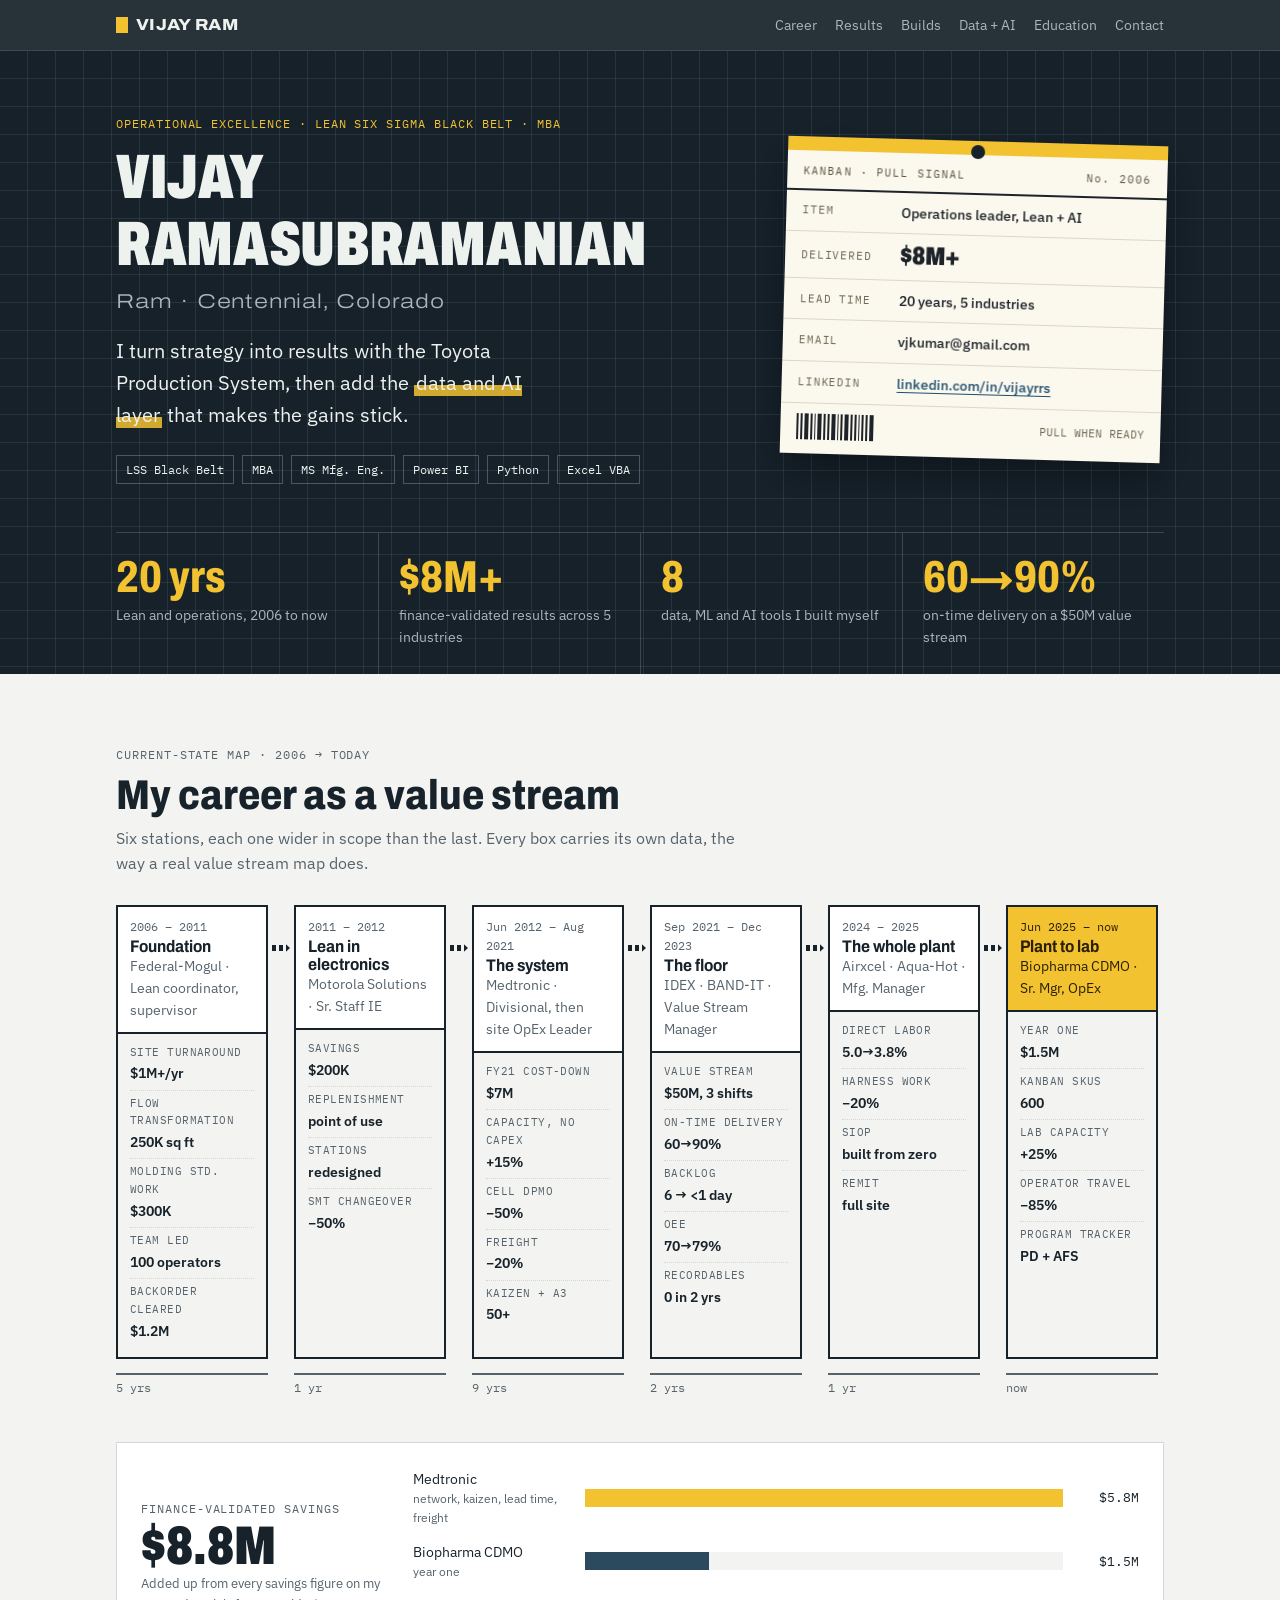
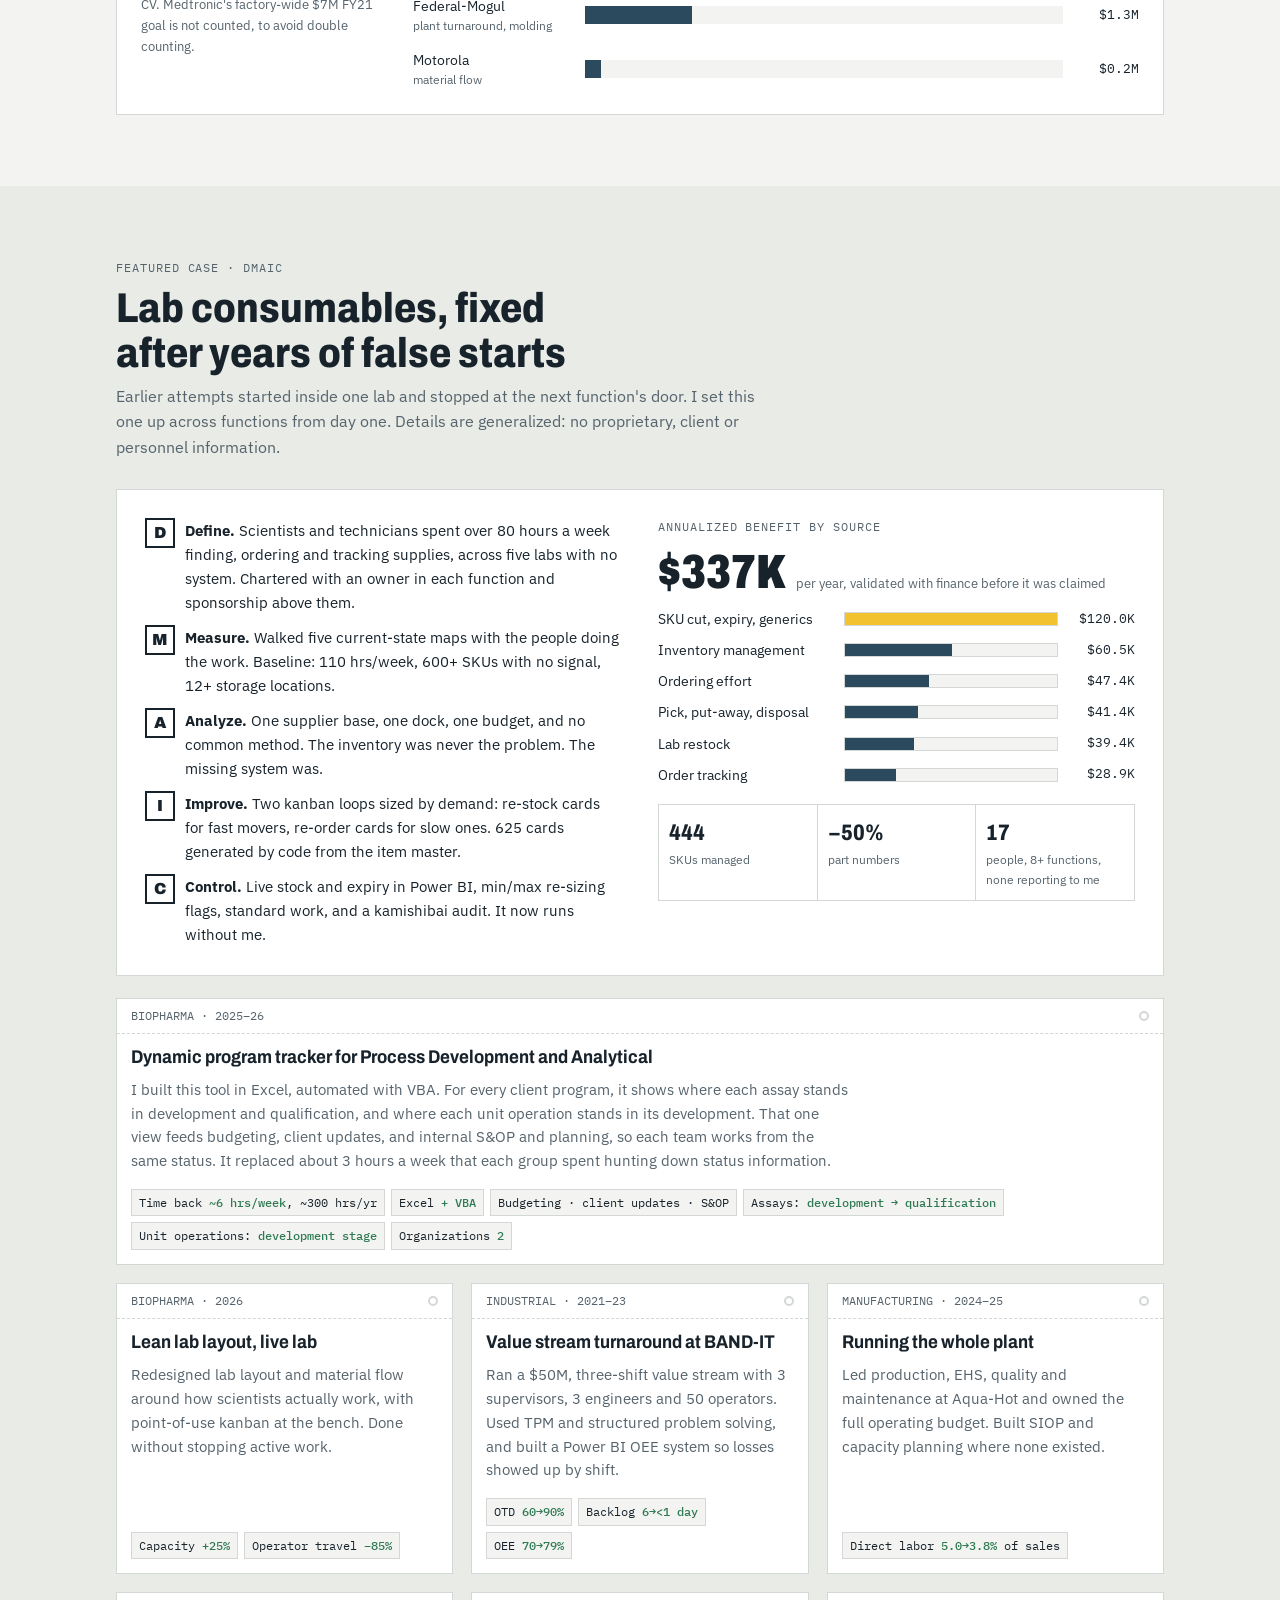
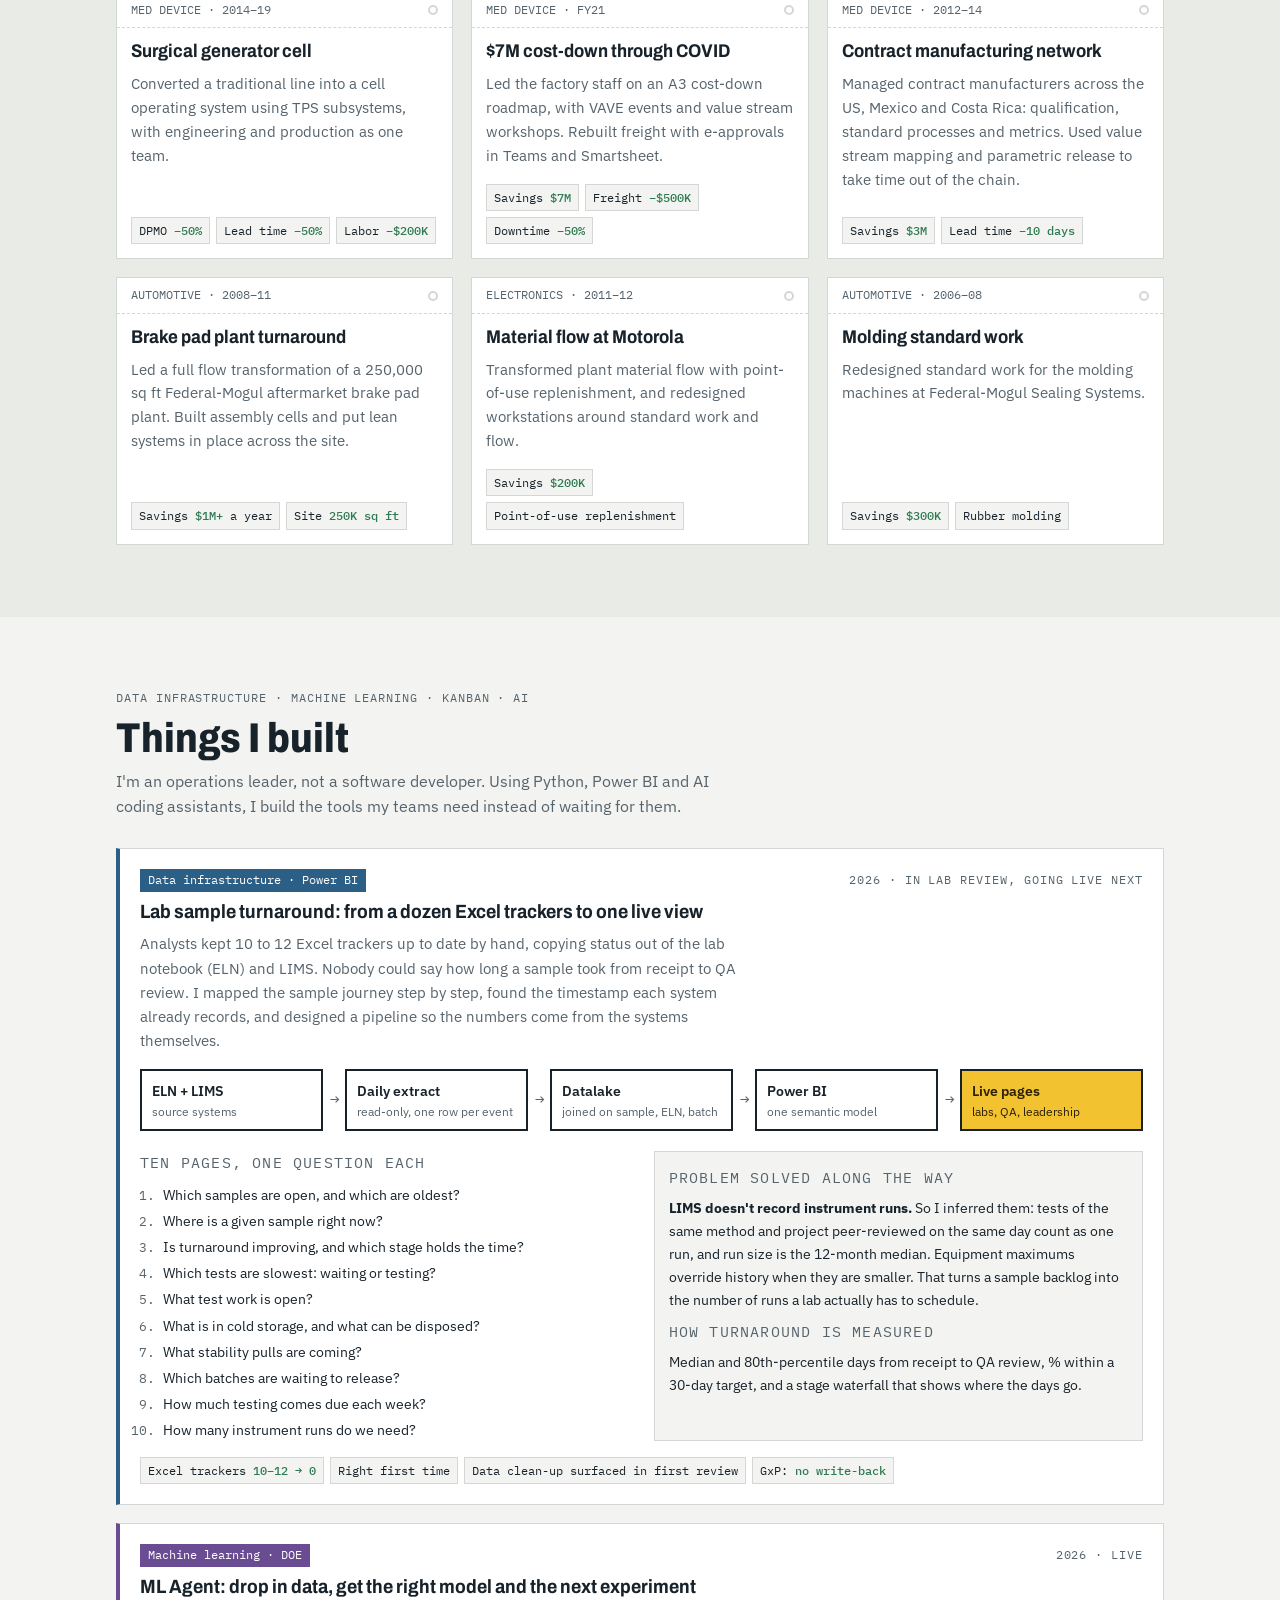
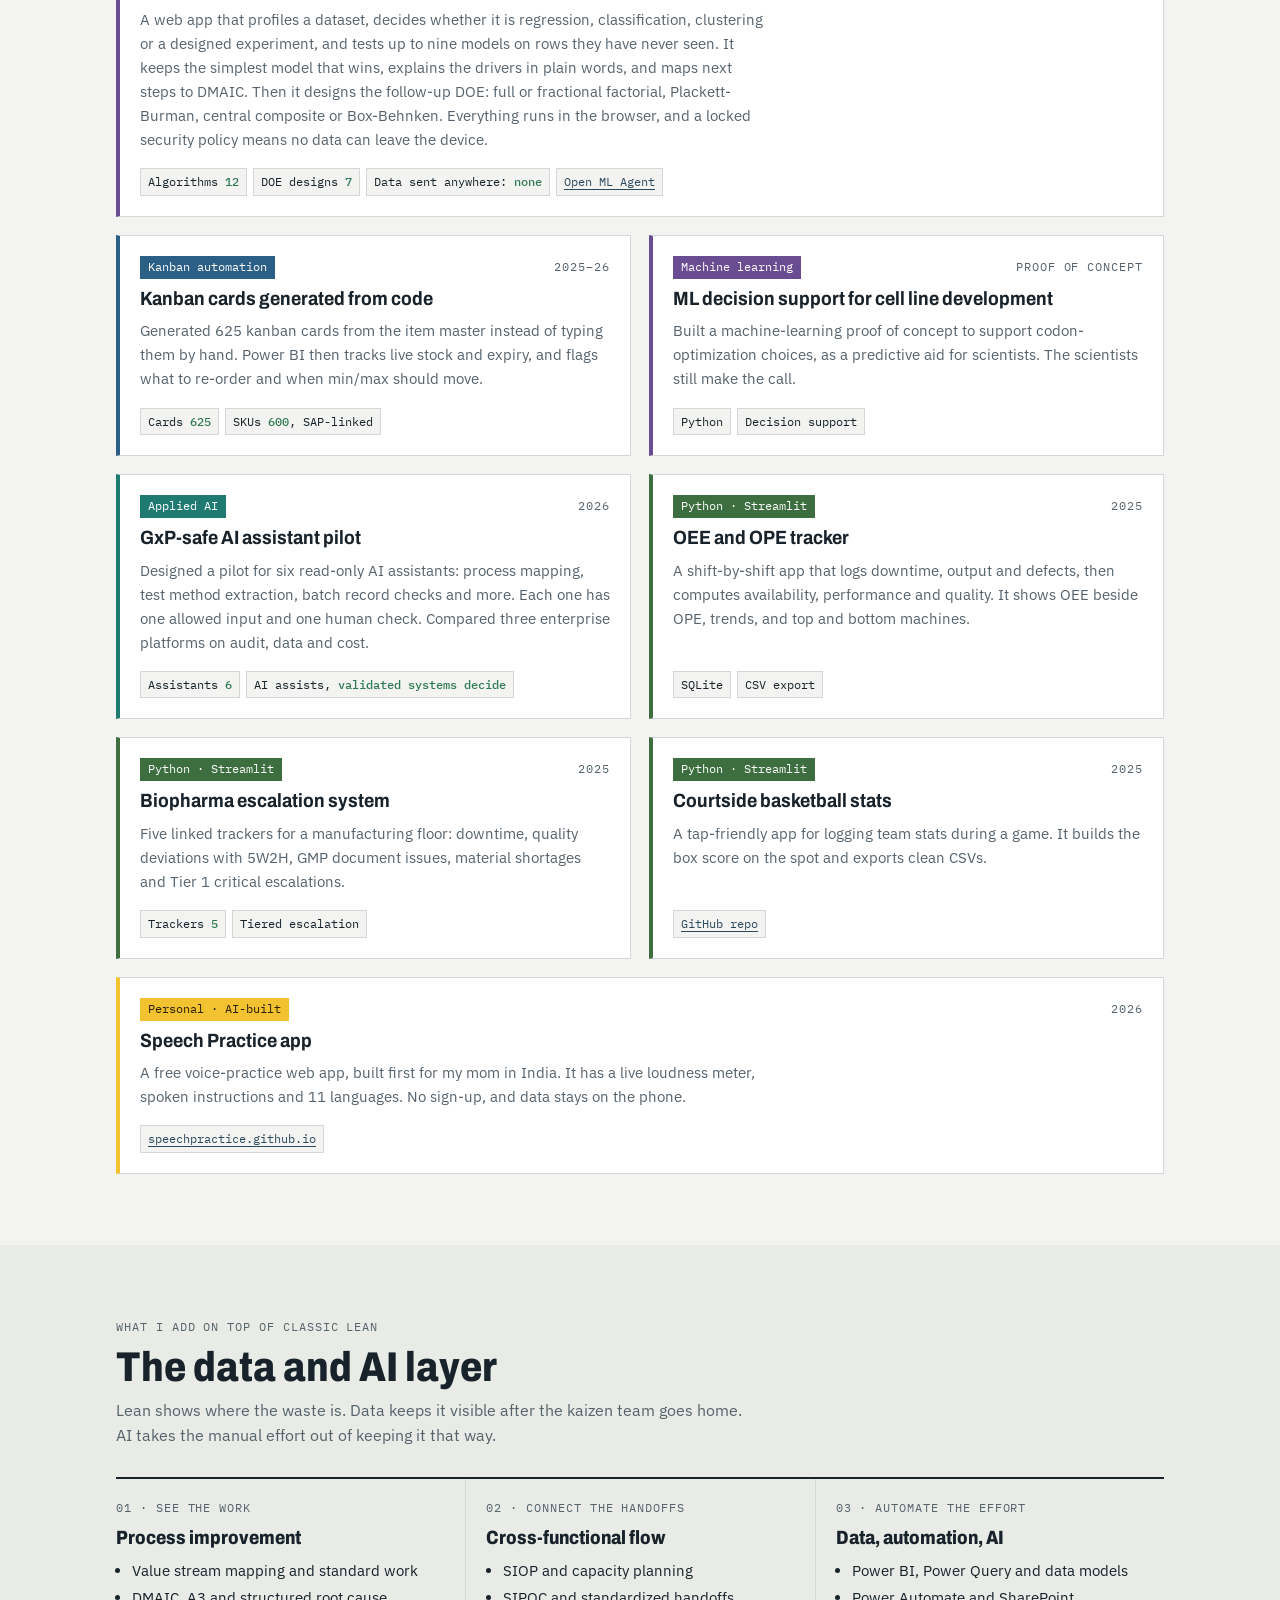
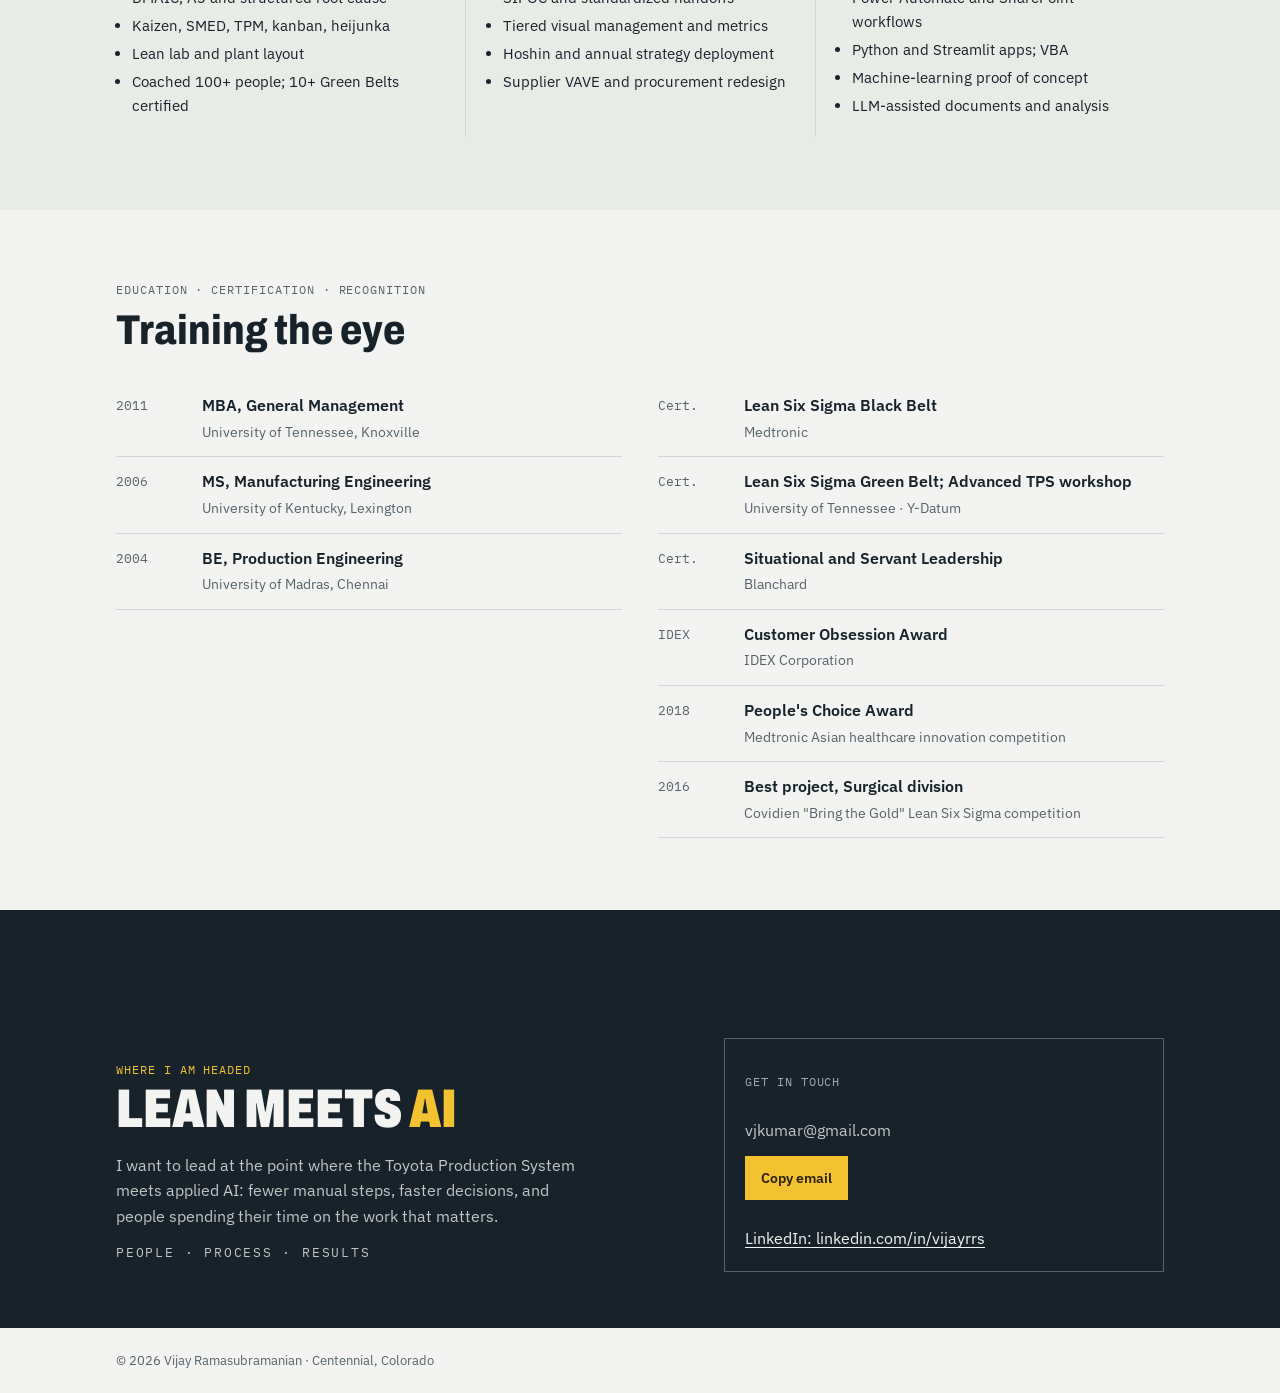
==== commit de069be9: "Add ML Agent: private in-browser ML and DOE tool Drop in a CSV and the agent profiles it, picks regr" ====
--- a/index.html
+++ b/index.html
@@ -572,6 +572,12 @@
         </div>
         <div class="result"><span>Excel trackers <b>10–12 → 0</b></span><span>Right first time</span><span>Data clean-up surfaced in first review</span><span>GxP: <b>no write-back</b></span></div>
       </article>
+      <article class="build k-ml wide">
+        <div class="build-head"><span class="tag">Machine learning · DOE</span><span class="label">2026 · live</span></div>
+        <h3>ML Agent: drop in data, get the right model and the next experiment</h3>
+        <p>A web app that profiles a dataset, decides whether it is regression, classification, clustering or a designed experiment, and tests up to nine models on rows they have never seen. It keeps the simplest model that wins, explains the drivers in plain words, and maps next steps to DMAIC. Then it designs the follow-up DOE: full or fractional factorial, Plackett-Burman, central composite or Box-Behnken. Everything runs in the browser, and a locked security policy means no data can leave the device.</p>
+        <div class="result"><span>Algorithms <b>12</b></span><span>DOE designs <b>7</b></span><span>Data sent anywhere: <b>none</b></span><span><a href="ml-agent/">Open ML Agent</a></span></div>
+      </article>
       <article class="build k-data">
         <div class="build-head"><span class="tag">Kanban automation</span><span class="label">2025–26</span></div>
         <h3>Kanban cards generated from code</h3>
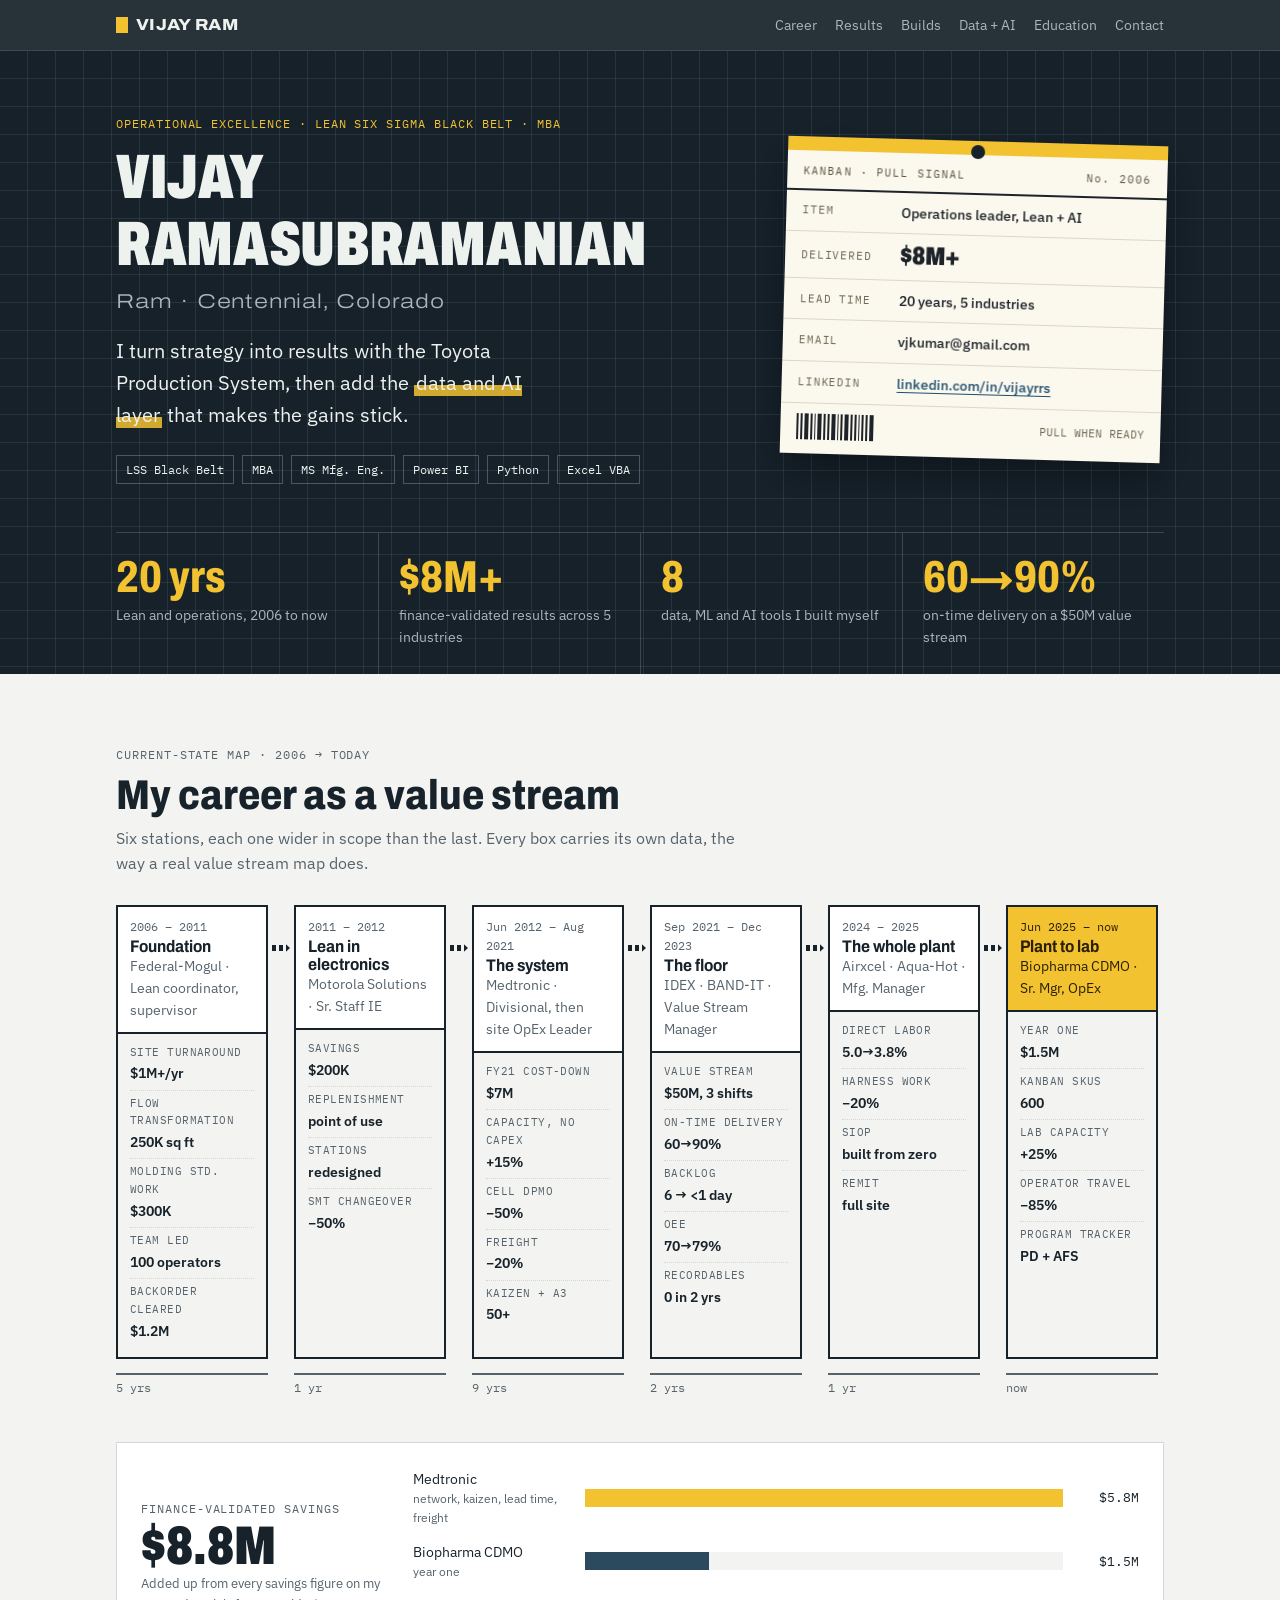
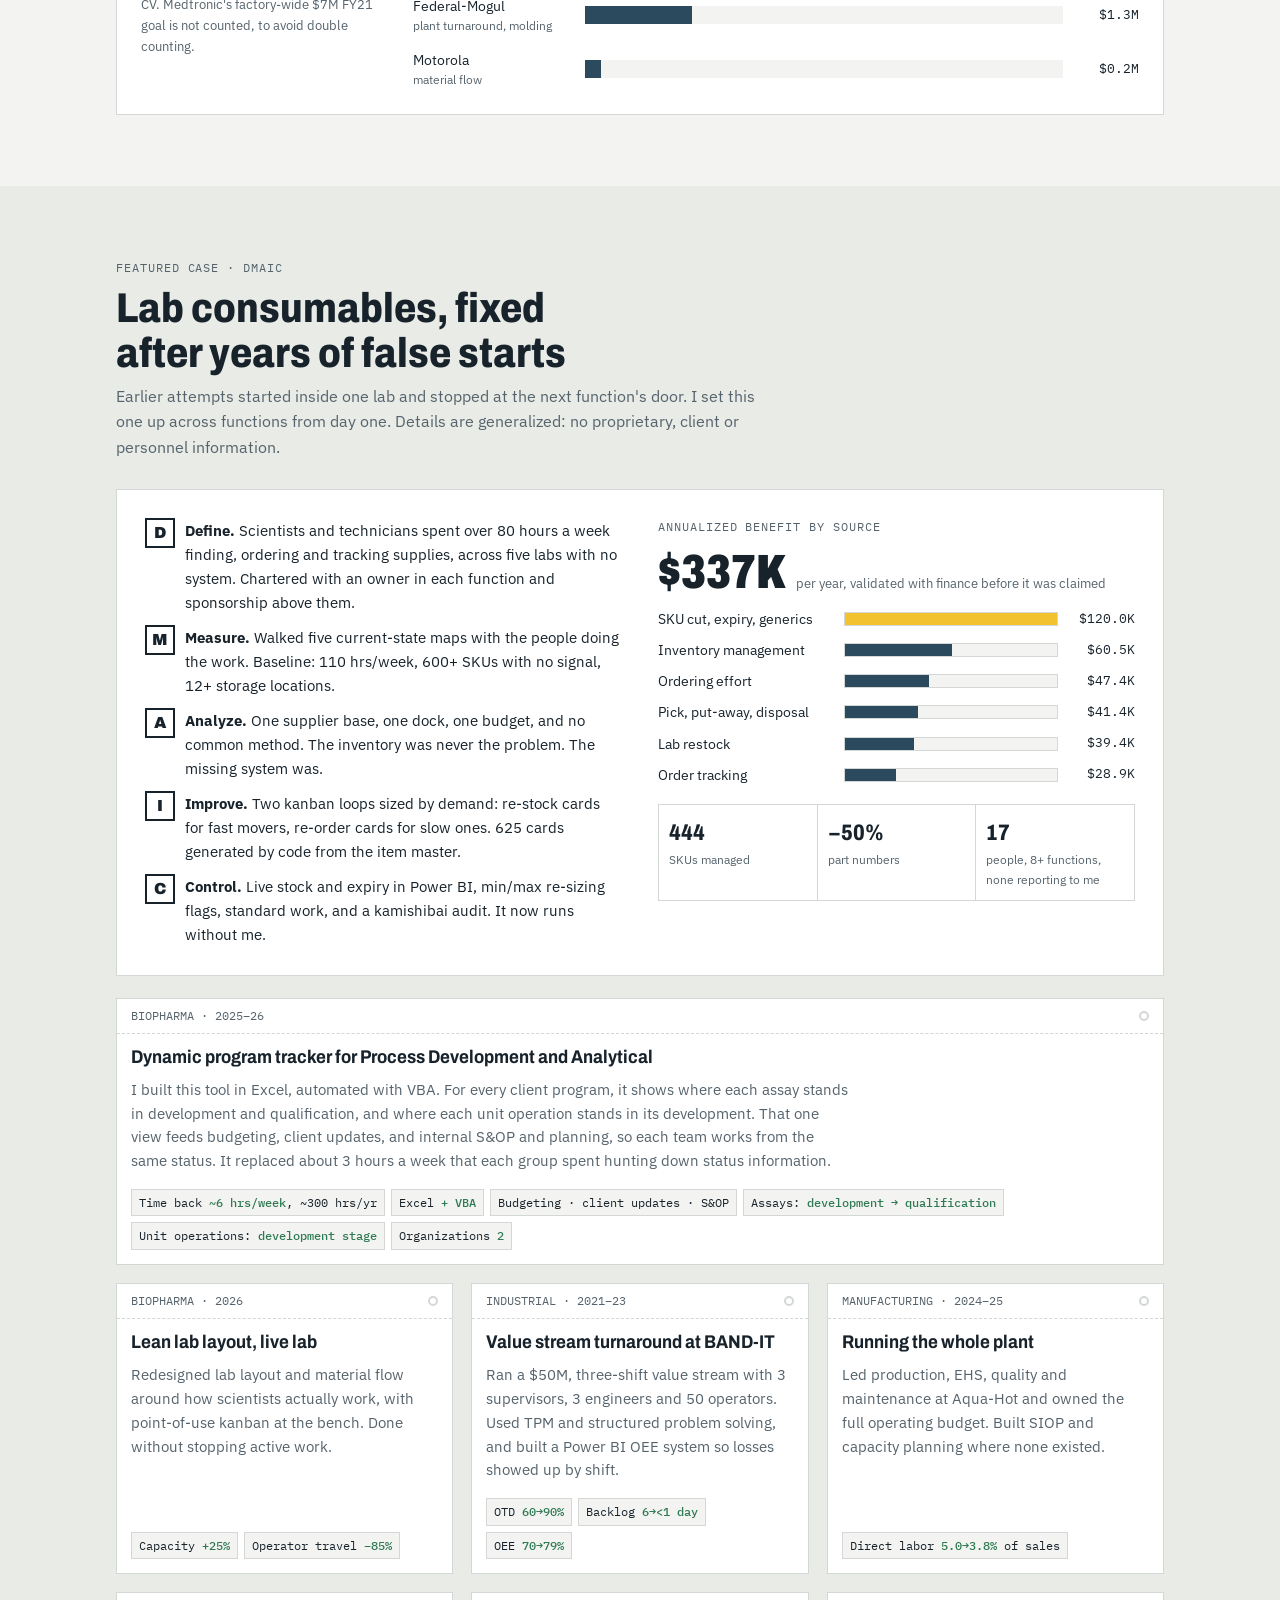
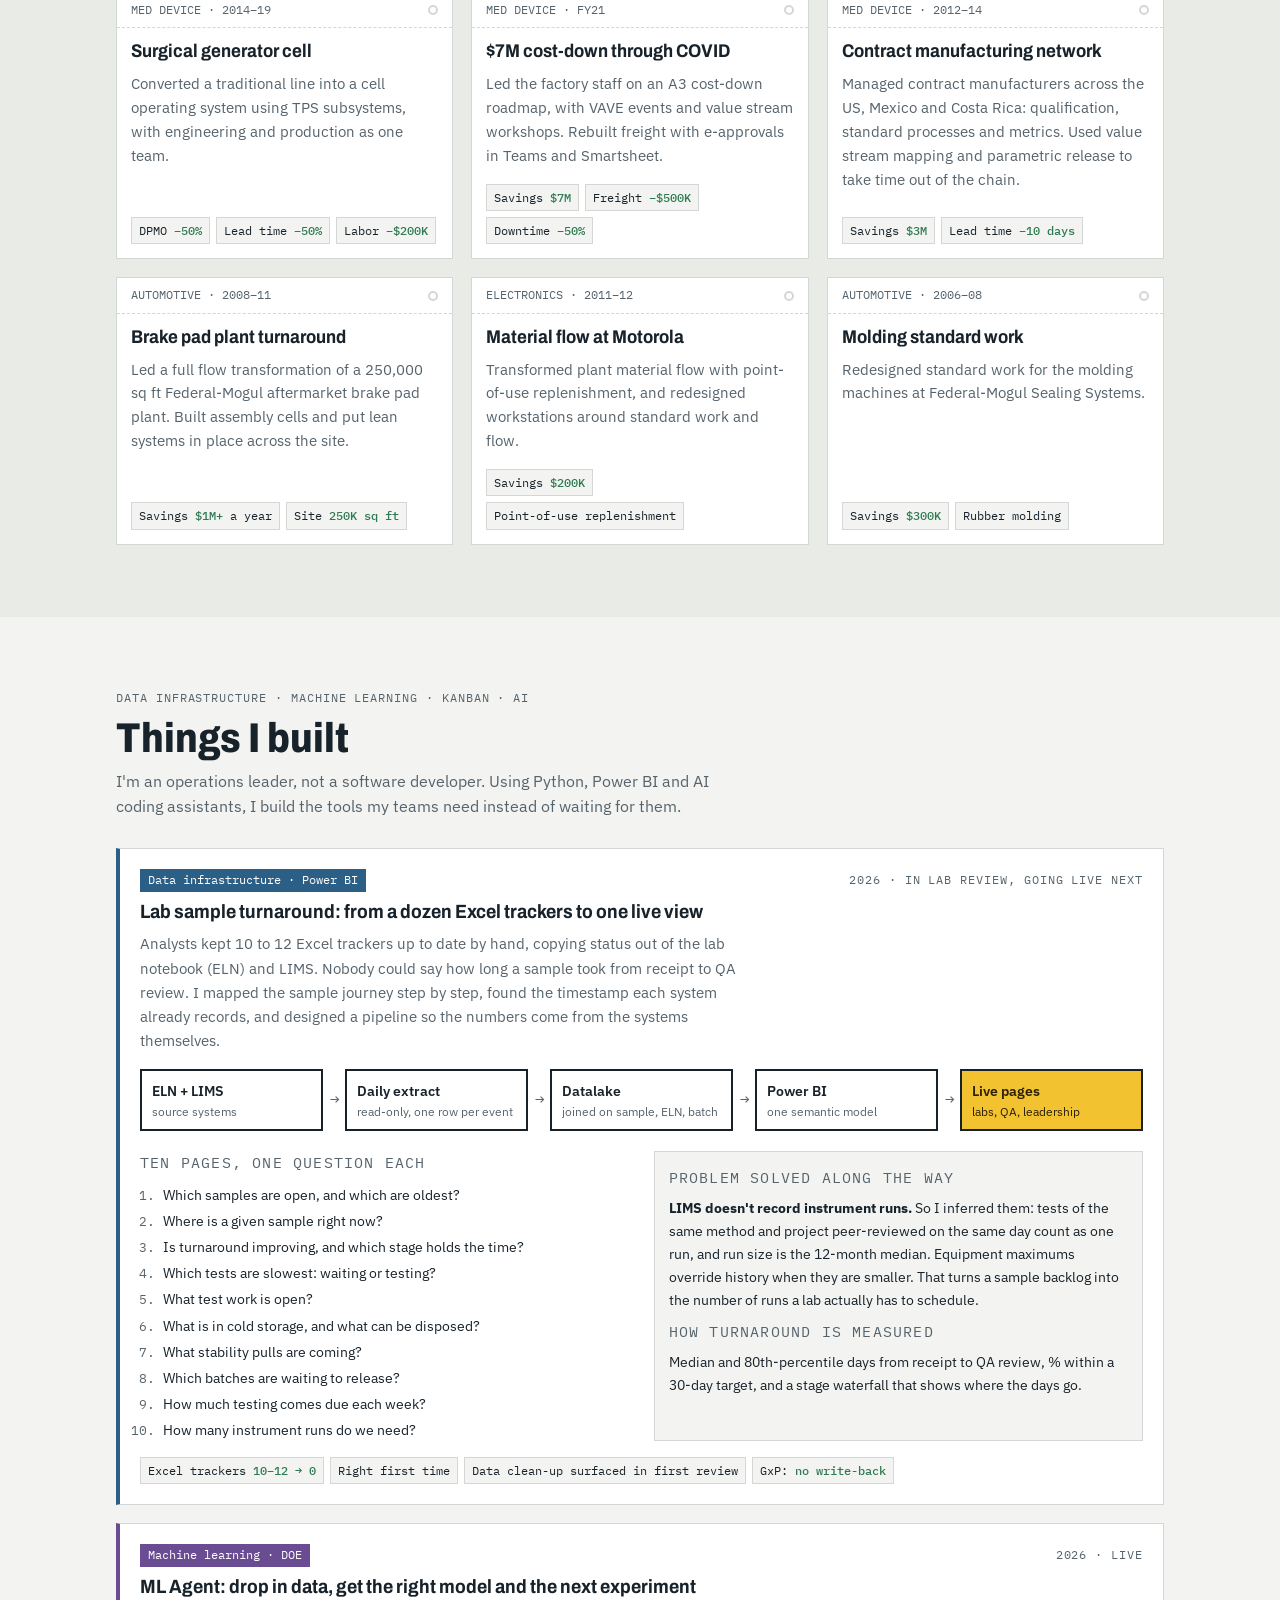
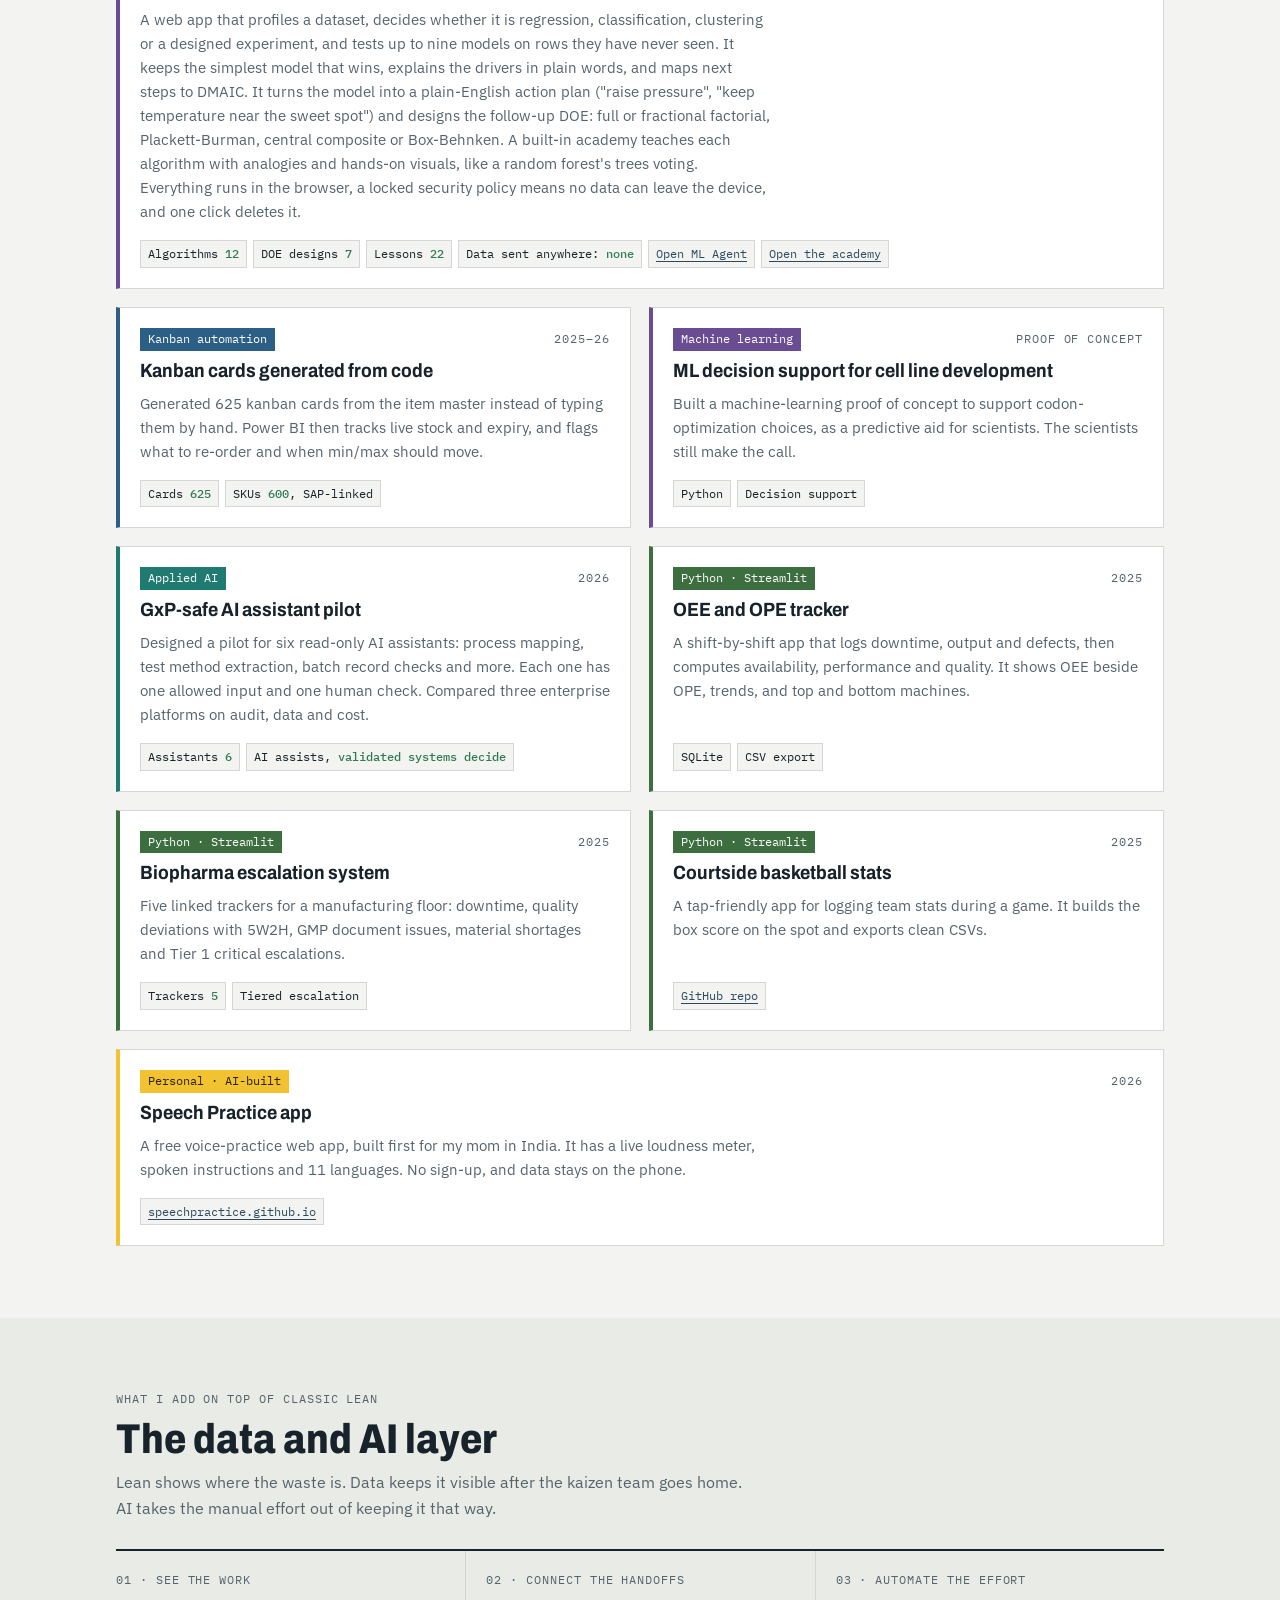
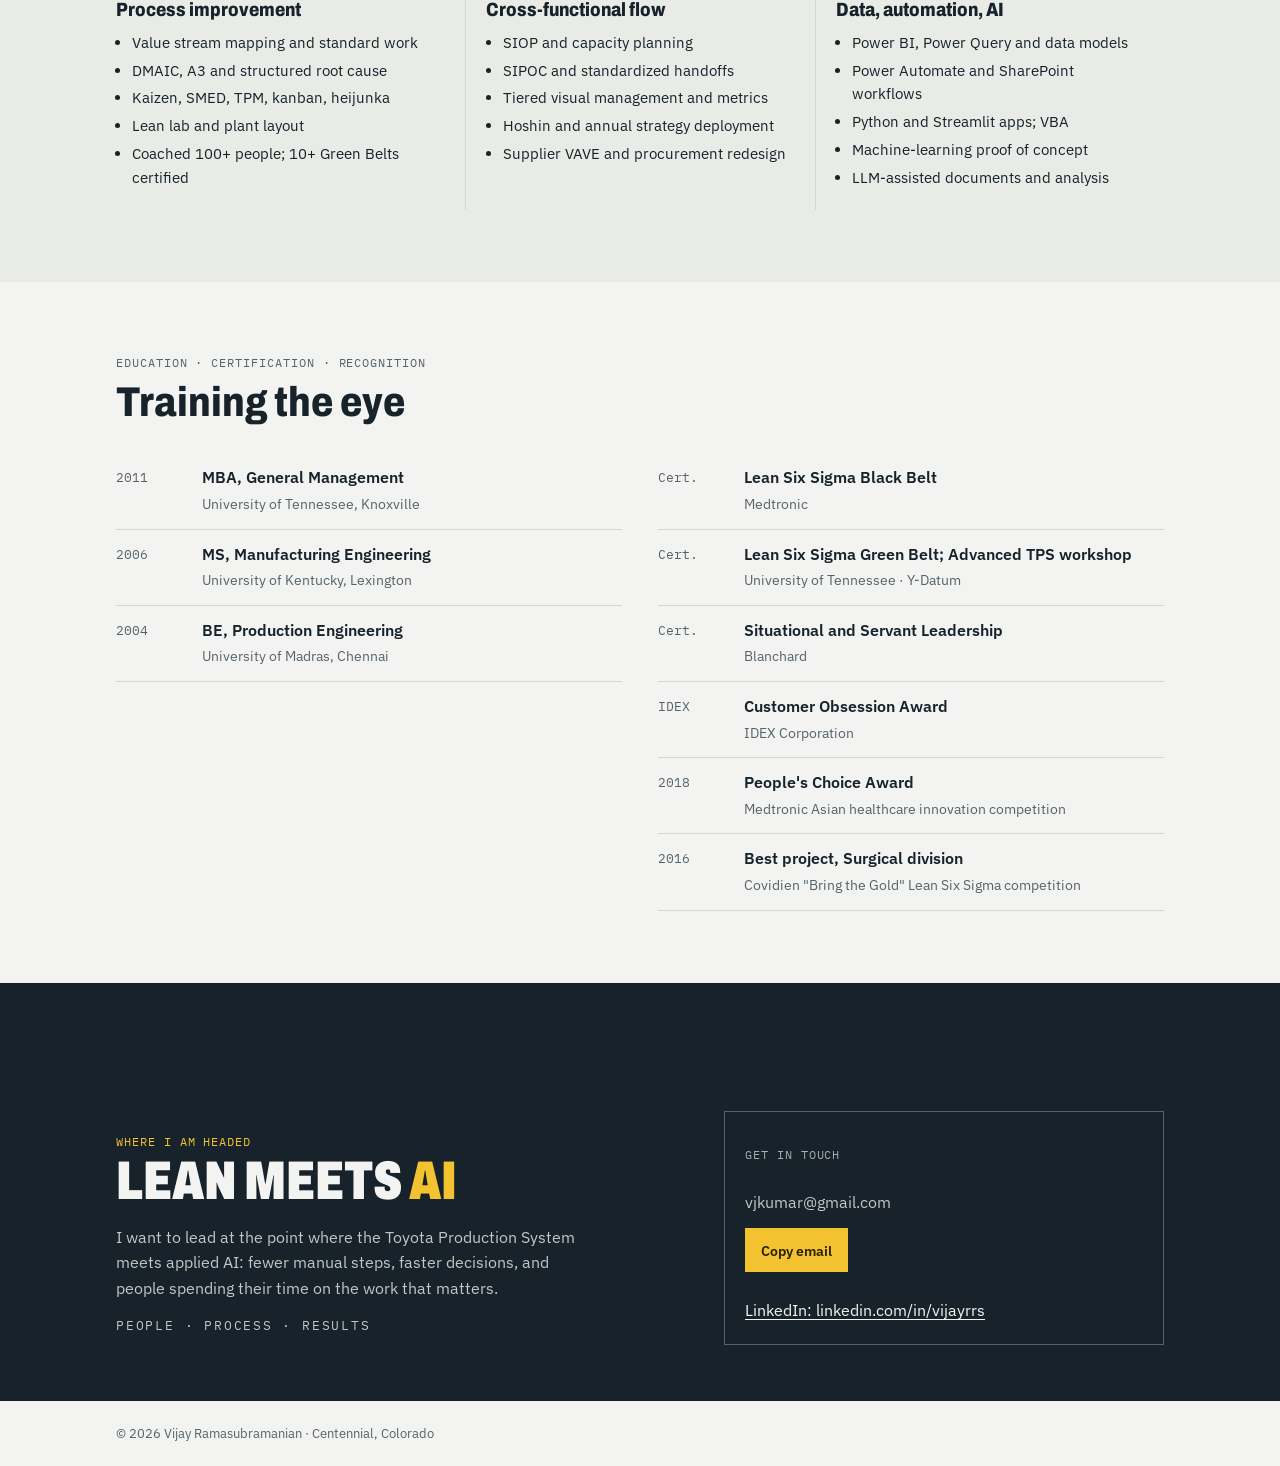
==== commit a794ad44: "Add ML Agent Academy, plain-English action plan and data deletion Training: learn.html has 22 intera" ====
--- a/index.html
+++ b/index.html
@@ -575,8 +575,8 @@
       <article class="build k-ml wide">
         <div class="build-head"><span class="tag">Machine learning · DOE</span><span class="label">2026 · live</span></div>
         <h3>ML Agent: drop in data, get the right model and the next experiment</h3>
-        <p>A web app that profiles a dataset, decides whether it is regression, classification, clustering or a designed experiment, and tests up to nine models on rows they have never seen. It keeps the simplest model that wins, explains the drivers in plain words, and maps next steps to DMAIC. Then it designs the follow-up DOE: full or fractional factorial, Plackett-Burman, central composite or Box-Behnken. Everything runs in the browser, and a locked security policy means no data can leave the device.</p>
-        <div class="result"><span>Algorithms <b>12</b></span><span>DOE designs <b>7</b></span><span>Data sent anywhere: <b>none</b></span><span><a href="ml-agent/">Open ML Agent</a></span></div>
+        <p>A web app that profiles a dataset, decides whether it is regression, classification, clustering or a designed experiment, and tests up to nine models on rows they have never seen. It keeps the simplest model that wins, explains the drivers in plain words, and maps next steps to DMAIC. It turns the model into a plain-English action plan ("raise pressure", "keep temperature near the sweet spot") and designs the follow-up DOE: full or fractional factorial, Plackett-Burman, central composite or Box-Behnken. A built-in academy teaches each algorithm with analogies and hands-on visuals, like a random forest's trees voting. Everything runs in the browser, a locked security policy means no data can leave the device, and one click deletes it.</p>
+        <div class="result"><span>Algorithms <b>12</b></span><span>DOE designs <b>7</b></span><span>Lessons <b>22</b></span><span>Data sent anywhere: <b>none</b></span><span><a href="ml-agent/">Open ML Agent</a></span><span><a href="ml-agent/learn.html">Open the academy</a></span></div>
       </article>
       <article class="build k-data">
         <div class="build-head"><span class="tag">Kanban automation</span><span class="label">2025–26</span></div>
